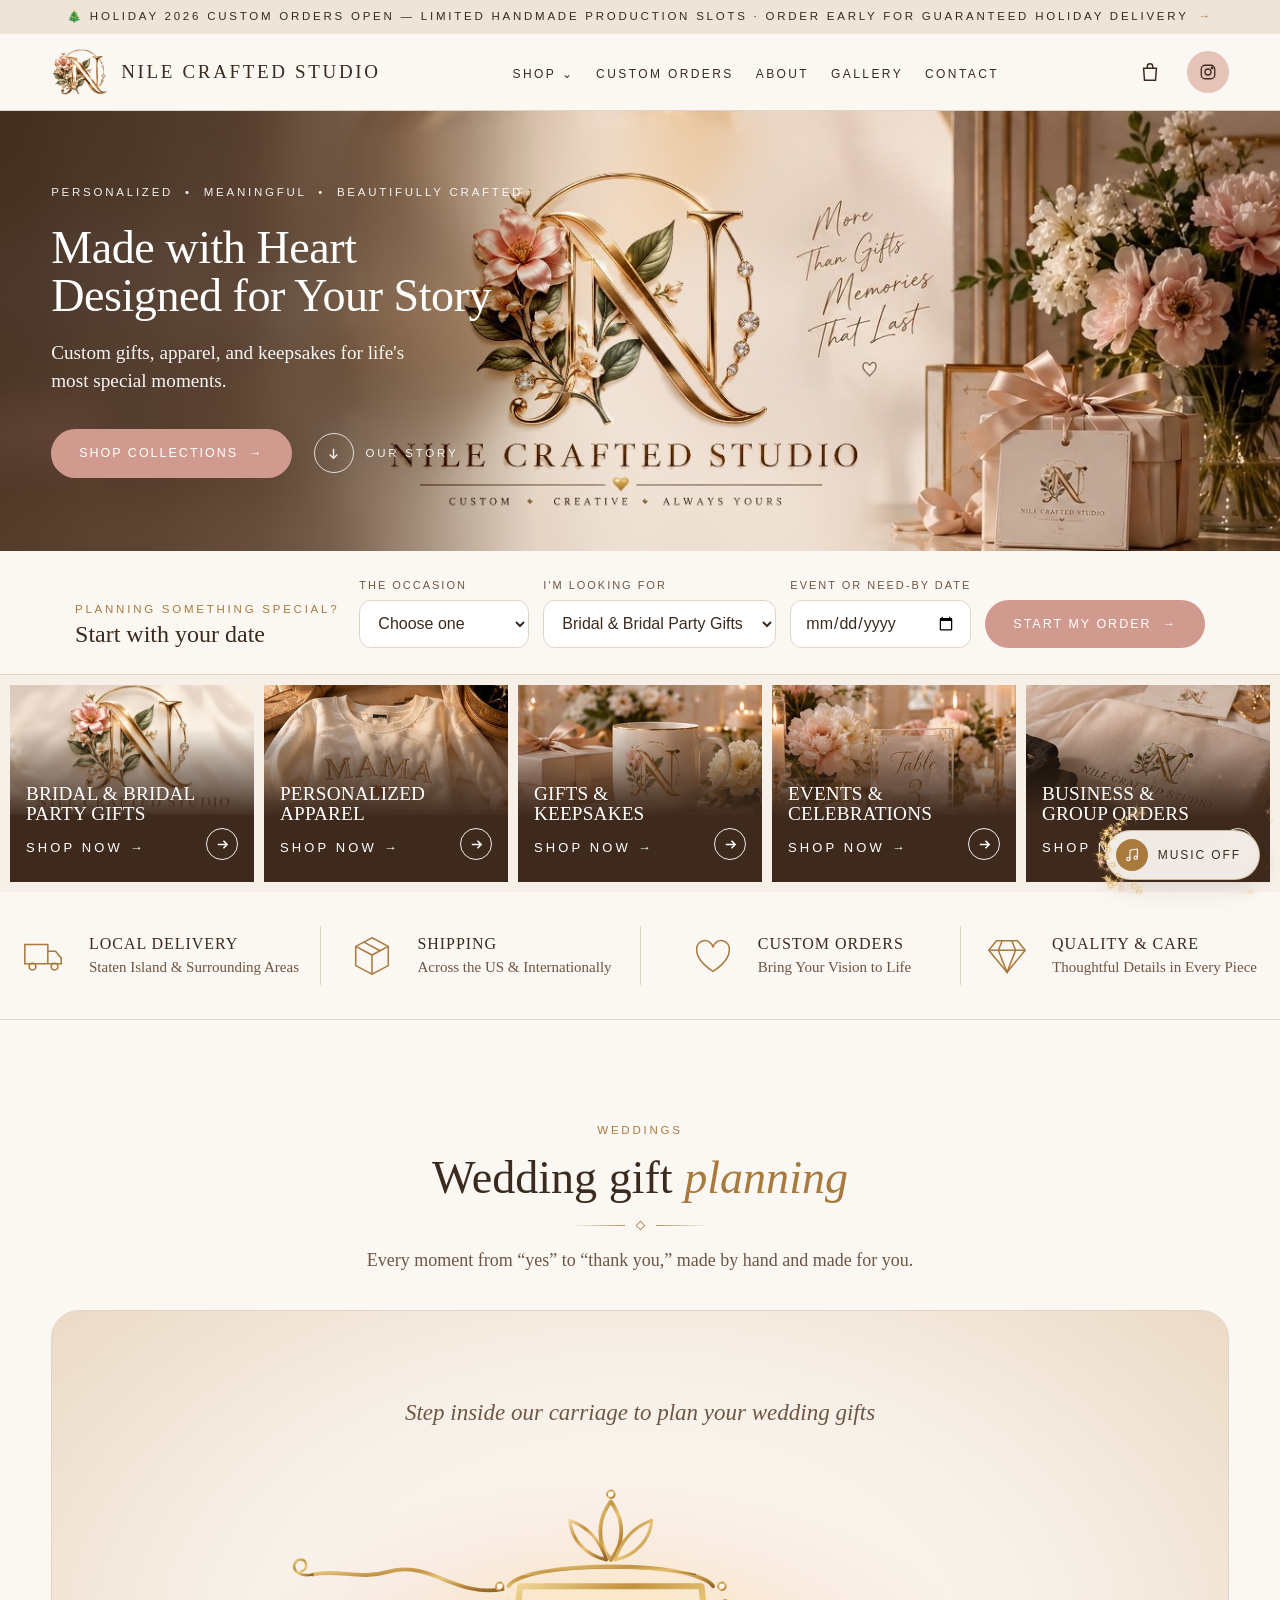
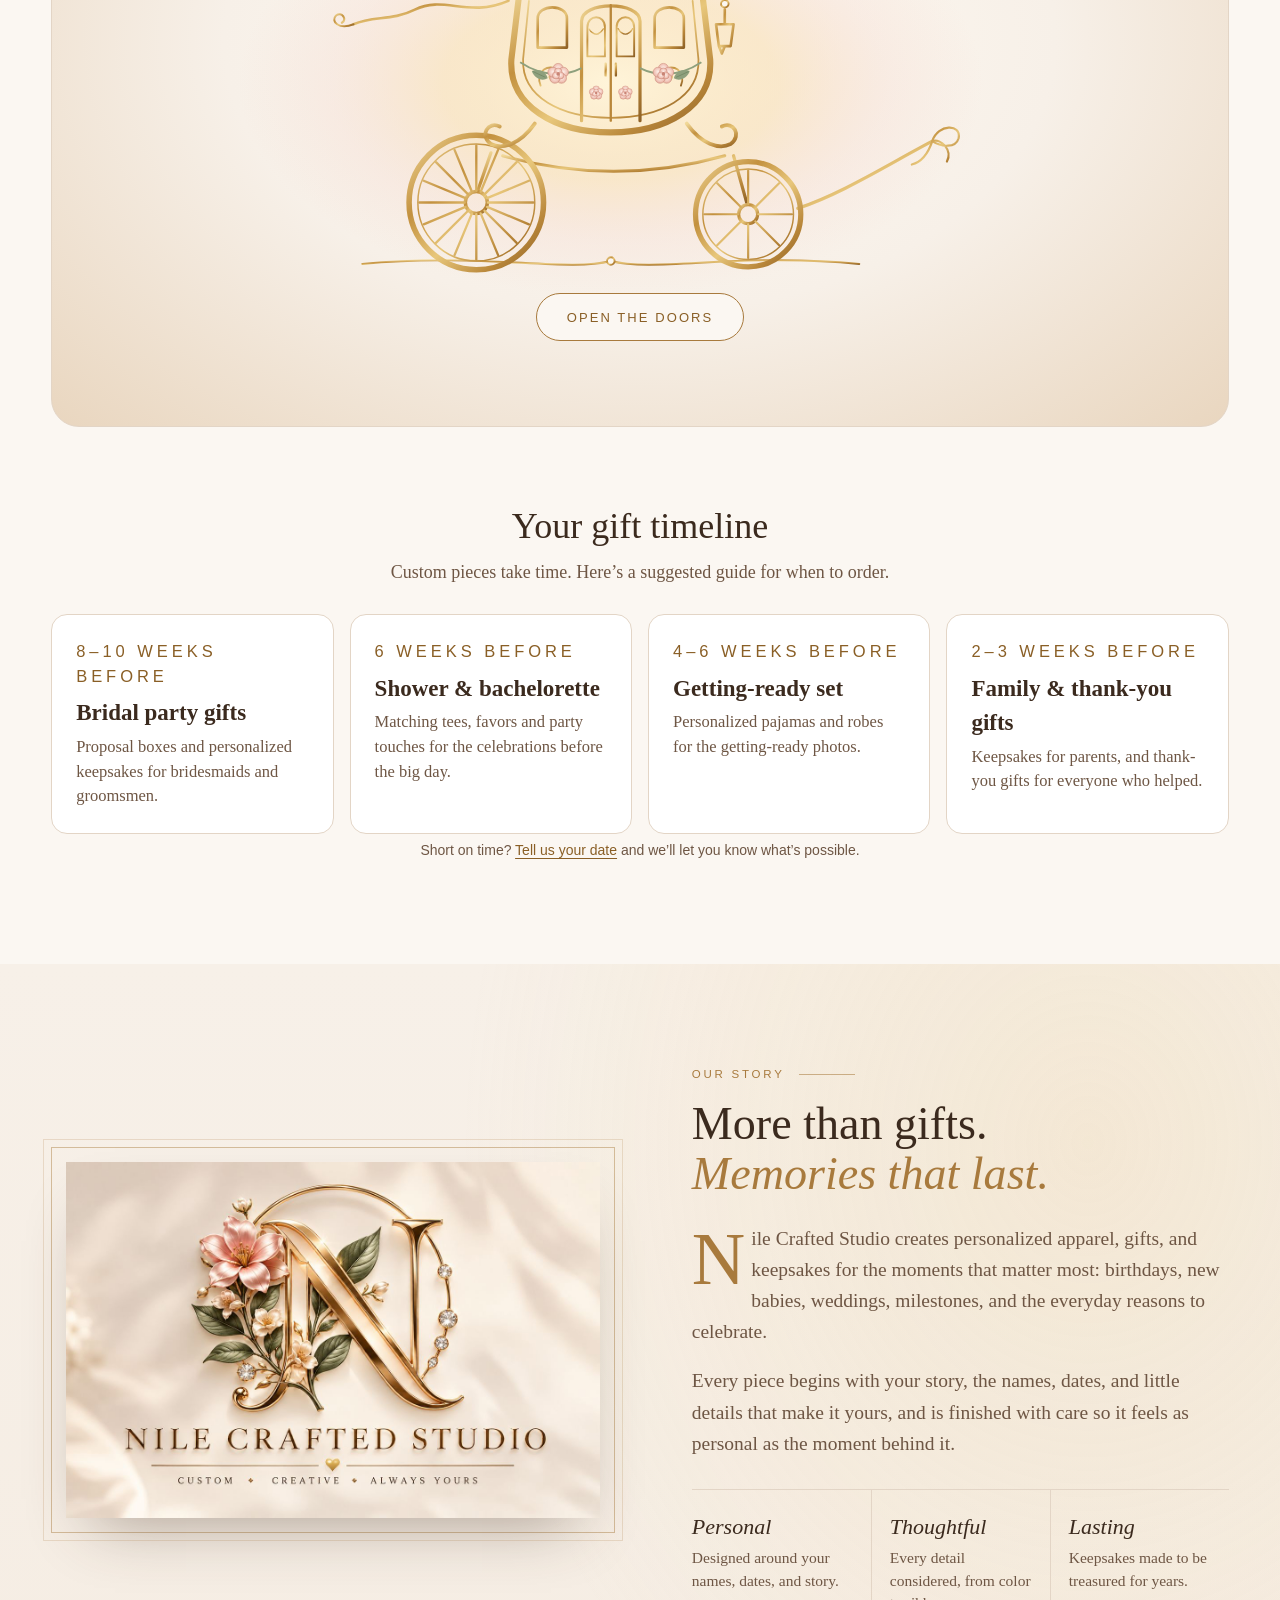
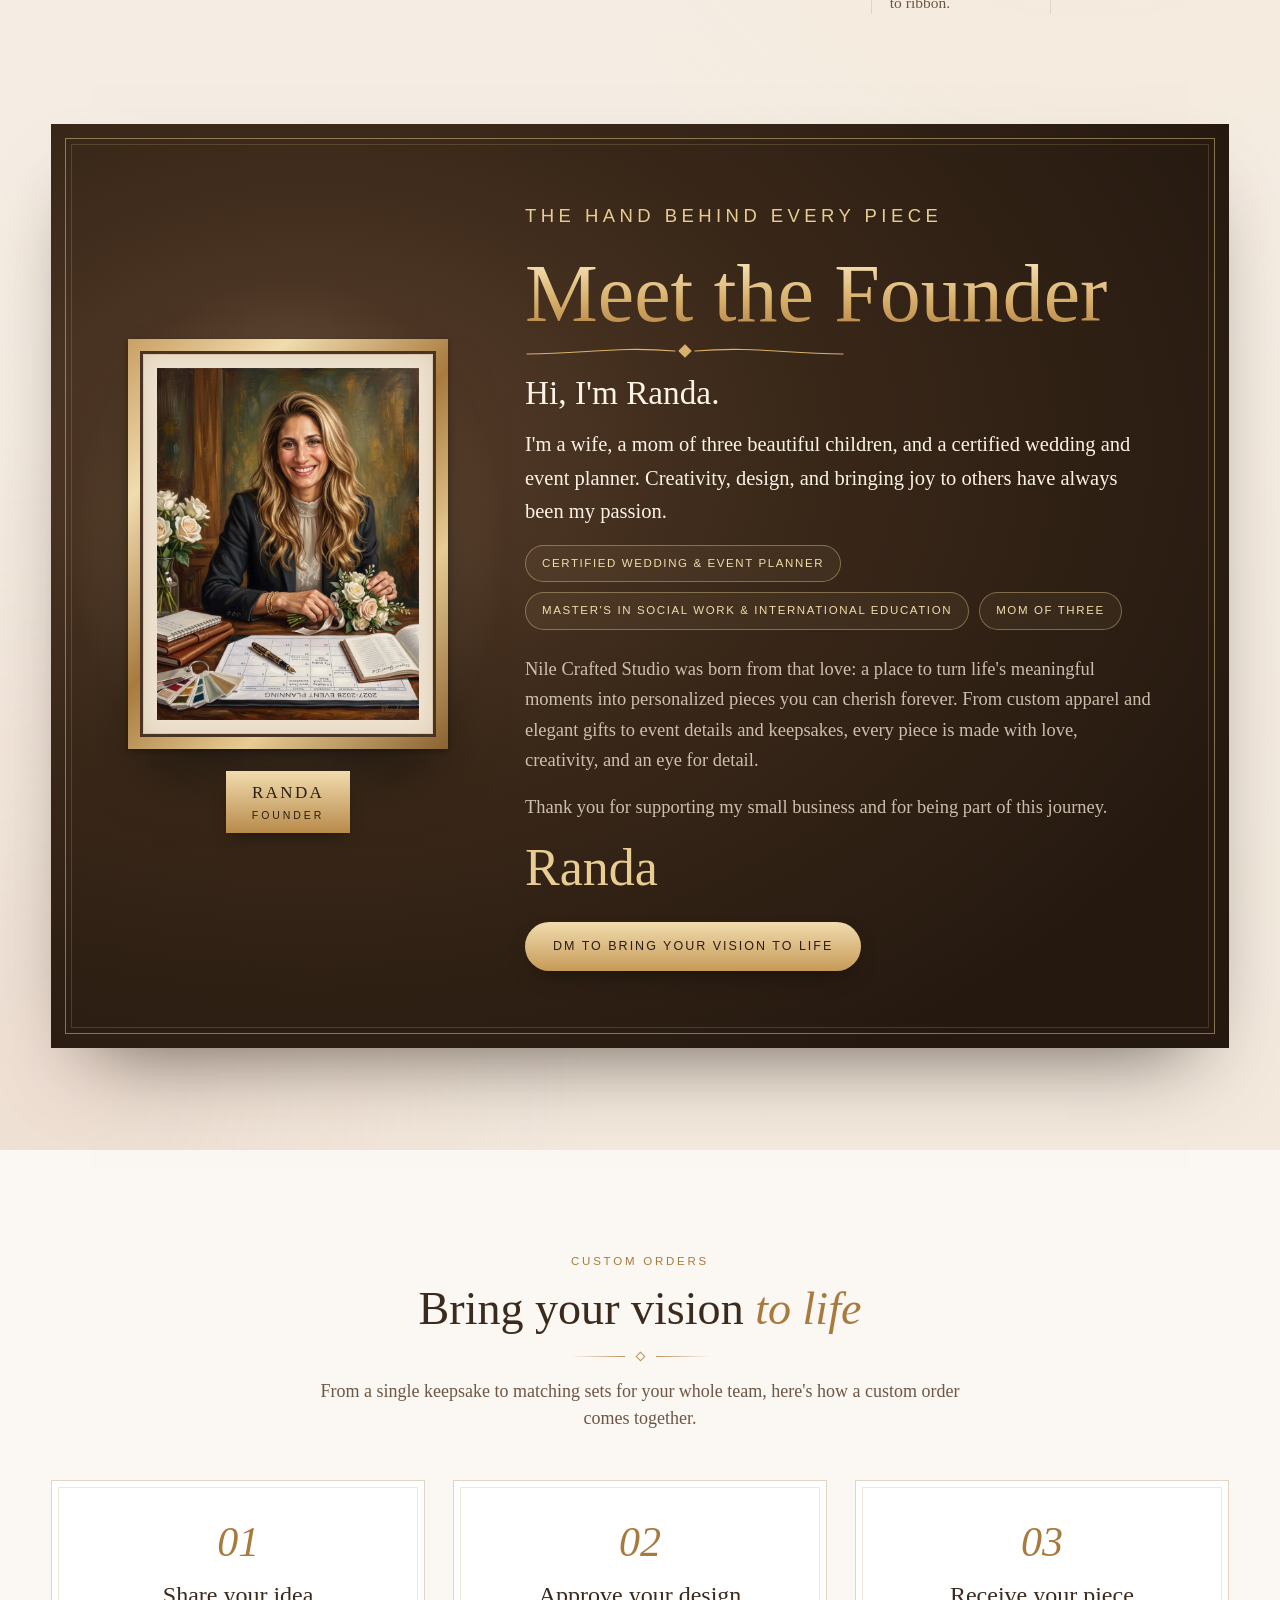
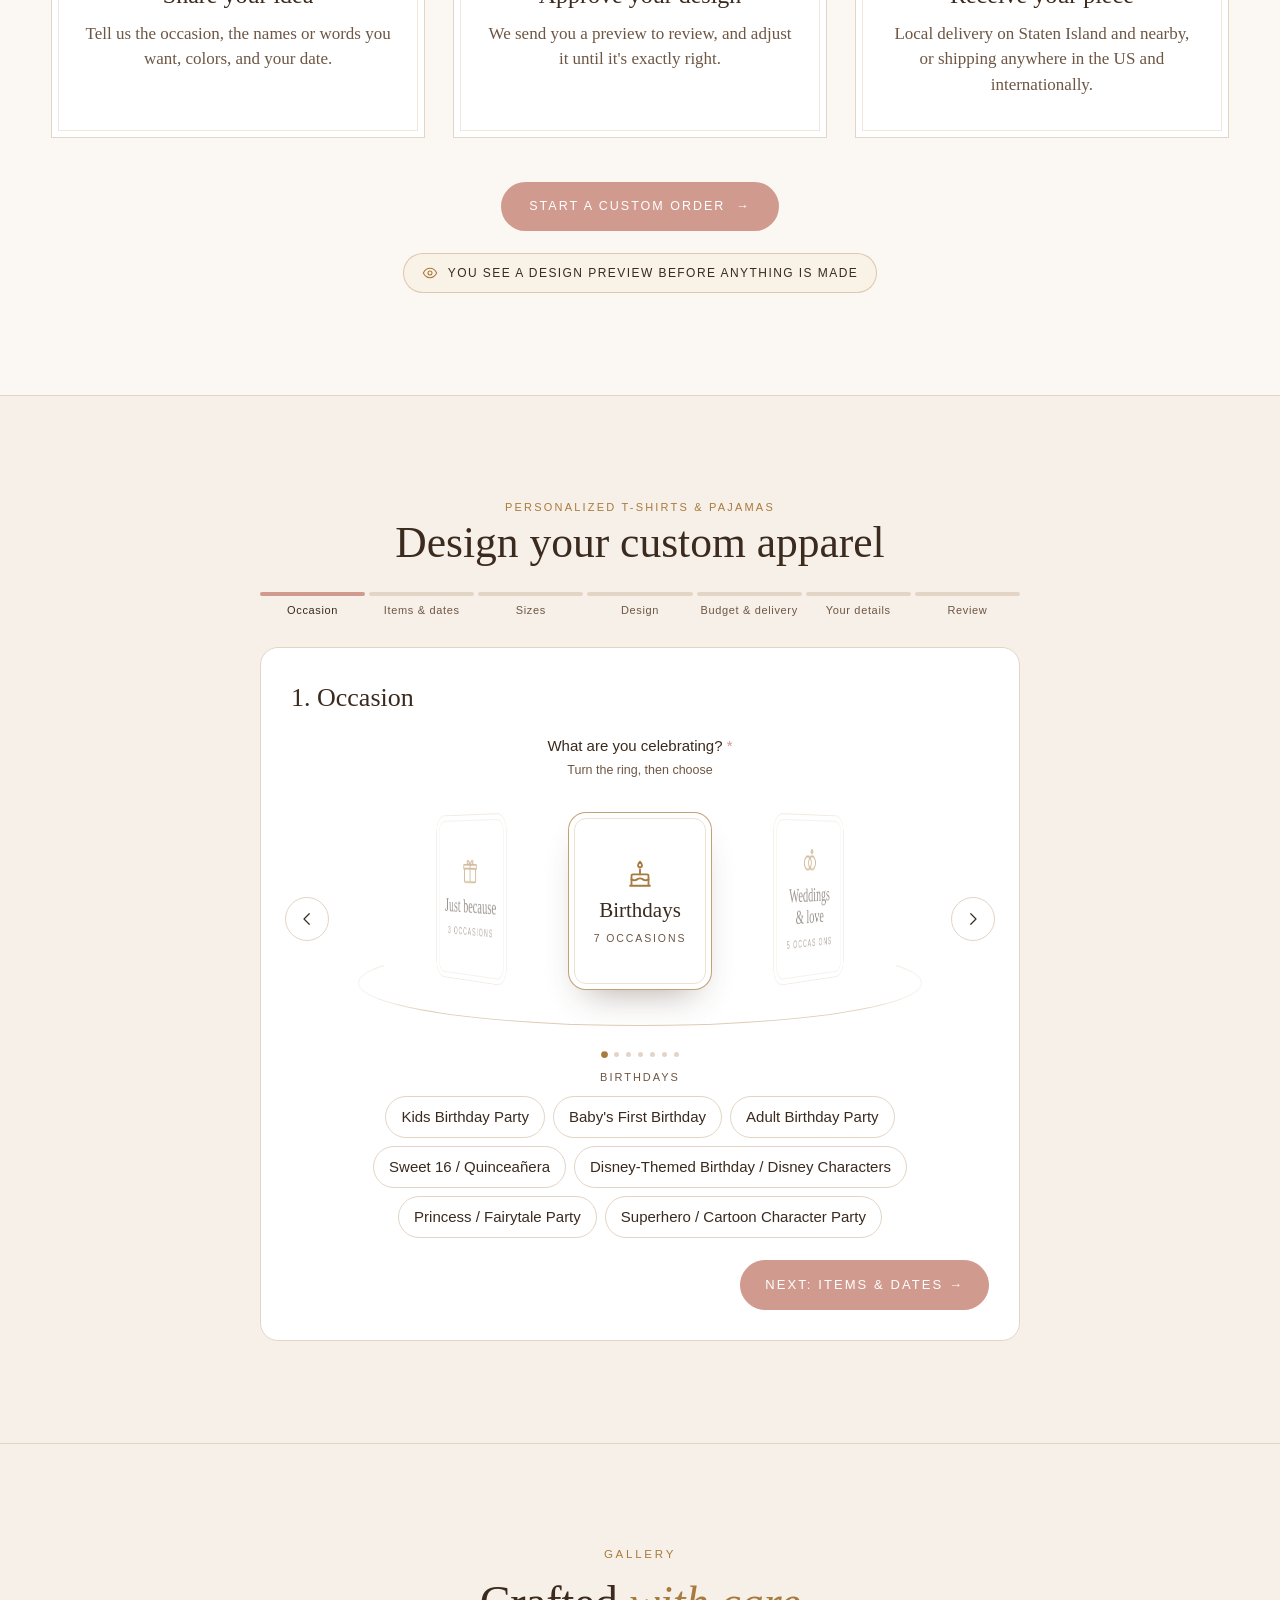
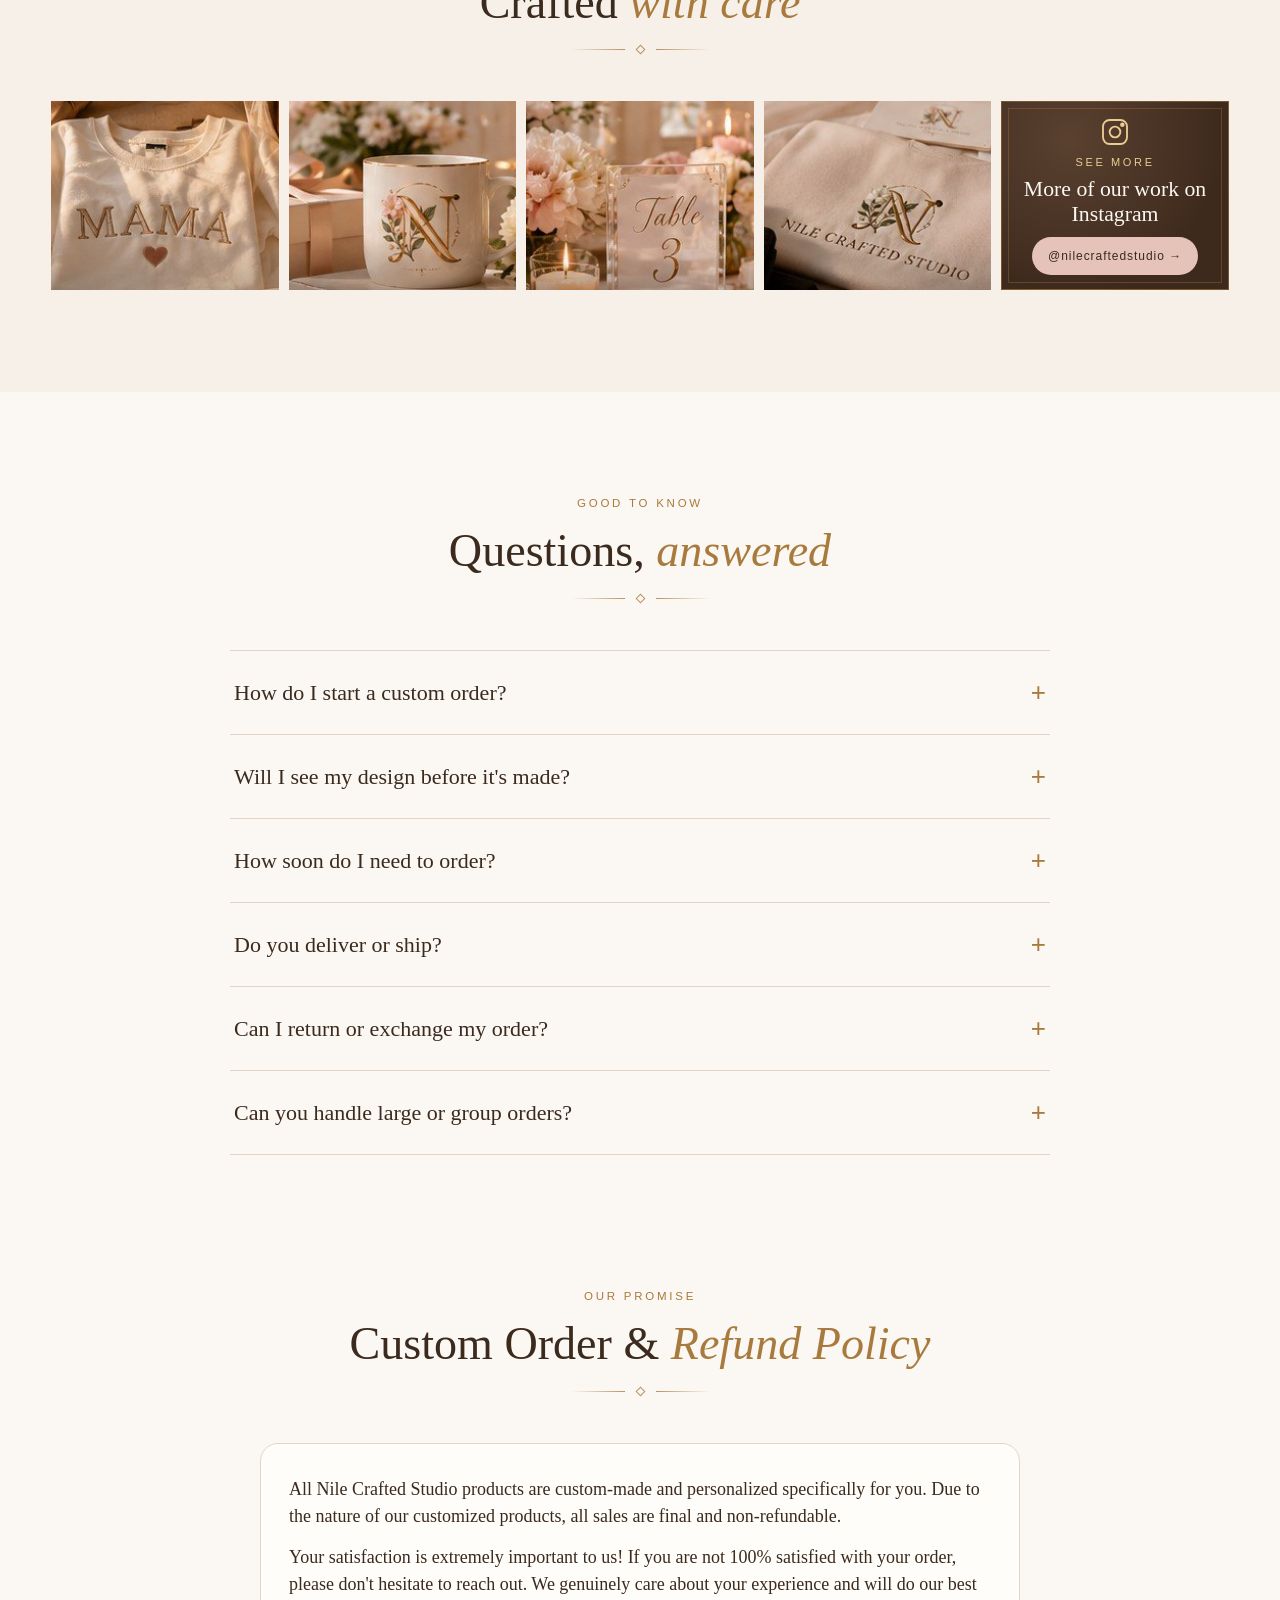
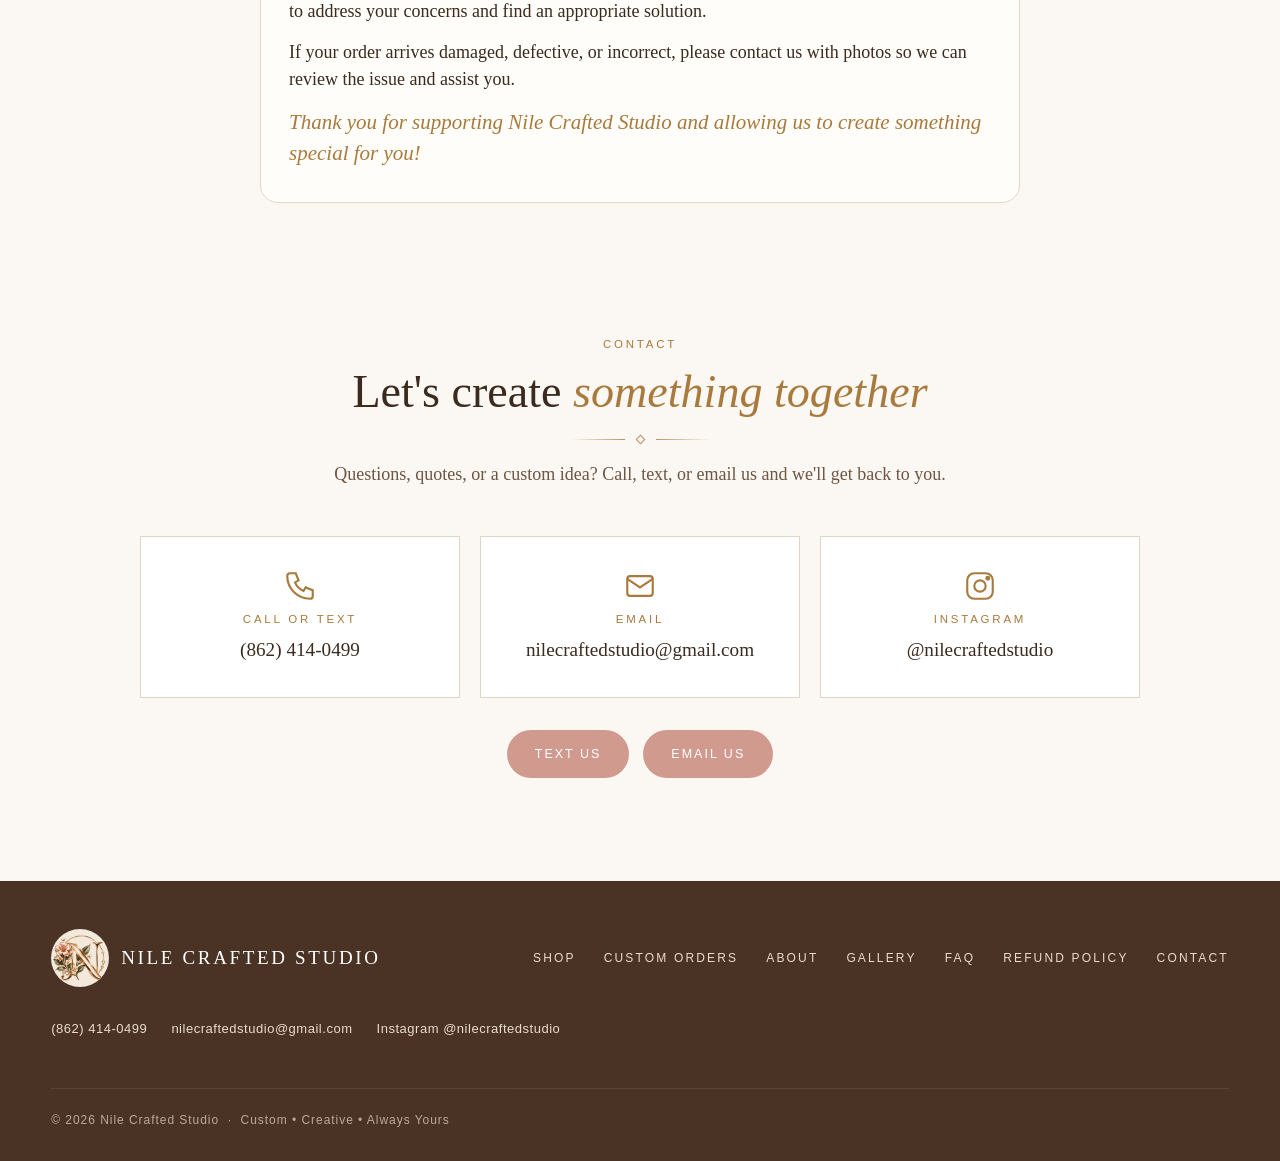
==== index.html @ 2d085817 "Load the updated carriage styles (cache refresh)" ====
<!doctype html>
<html lang="en">
<head>
  <meta charset="utf-8">
  <meta name="viewport" content="width=device-width, initial-scale=1">
  <!-- Security: only this site, Google Fonts and nothing else may load here. If you add Google Analytics later, add https://www.googletagmanager.com to script-src and https://*.google-analytics.com https://*.googletagmanager.com to connect-src and img-src. -->
  <meta http-equiv="Content-Security-Policy" content="default-src 'self'; script-src 'self'; style-src 'self' 'unsafe-inline' https://fonts.googleapis.com; font-src 'self' https://fonts.gstatic.com; img-src 'self' data:; media-src 'self'; connect-src 'self'; object-src 'none'; base-uri 'self'; form-action 'self' mailto:; upgrade-insecure-requests">
  <meta name="referrer" content="strict-origin-when-cross-origin">
  <title>Nile Crafted Studio | Custom Gifts, Apparel &amp; Keepsakes</title>
  <meta name="description" content="Nile Crafted Studio: personalized apparel, gifts, keepsakes, event pieces and business orders. Made with heart, designed for your story. Bridal and bridal party gifts too. Local delivery on Staten Island, shipping across the US and internationally.">
  <meta property="og:title" content="Nile Crafted Studio">
  <meta property="og:description" content="Custom gifts, apparel, bridal party gifts and keepsakes for life's most special moments. Shipping across the US and internationally.">
  <meta property="og:image" content="https://www.nilecraftedstudio.com/logo.jpg">
  <meta property="og:image:width" content="1200">
  <meta property="og:image:height" content="800">
  <meta property="og:image:alt" content="Nile Crafted Studio gold N monogram with pink flowers">
  <meta property="og:url" content="https://www.nilecraftedstudio.com/">
  <meta property="og:type" content="website">
  <meta property="og:site_name" content="Nile Crafted Studio">
  <meta name="twitter:card" content="summary_large_image">
  <link rel="canonical" href="https://www.nilecraftedstudio.com/">
  <script type="application/ld+json">{"@context":"https://schema.org","@type":"LocalBusiness","name":"Nile Crafted Studio","url":"https://www.nilecraftedstudio.com/","logo":"https://www.nilecraftedstudio.com/logo.jpg","image":"https://www.nilecraftedstudio.com/logo.jpg","telephone":"+1-862-414-0499","email":"nilecraftedstudio@gmail.com","founder":{"@type":"Person","name":"Randa"},"areaServed":["Staten Island, NY","United States","Worldwide"],"sameAs":["https://www.instagram.com/nilecraftedstudio/"]}</script>
  <meta name="theme-color" content="#f7f0e8">
  <link rel="icon" type="image/png" href="/favicon.png">
  <link rel="apple-touch-icon" href="/apple-touch-icon.png">
  <link rel="preload" as="image" href="hero.jpg" fetchpriority="high">
  <link rel="preconnect" href="https://fonts.googleapis.com">
  <link rel="preconnect" href="https://fonts.gstatic.com" crossorigin>
  <link href="https://fonts.googleapis.com/css2?family=Cinzel:wght@600;700&family=Cormorant+Garamond:ital,wght@0,400;0,500;0,600;1,400;1,500&family=Jost:wght@300;400;500&family=Pinyon+Script&display=swap" rel="stylesheet">
  <link rel="stylesheet" href="nile-carriage.css?v=20261102">
  <style>
    :root {
      --cream: #f7f0e8;
      --cream-2: #efe4d8;
      --ivory: #fbf7f2;
      --ink: #3b2a1e;
      --ink-soft: #6e5644;
      --brown: #4a3324;
      --rose: #d19a8e;
      --rose-dark: #b97e72;
      --gold: #a87a3d;
      --line: #e3d5c6;
      --serif: "Cormorant Garamond", Georgia, serif;
      --sans: "Jost", "Helvetica Neue", Arial, sans-serif;
    }
    * { box-sizing: border-box; margin: 0; padding: 0; }
    .sr-only { position: absolute !important; width: 1px; height: 1px; overflow: hidden; clip: rect(0 0 0 0); white-space: nowrap; }
    .skip { position: absolute; left: 12px; top: -60px; z-index: 100; background: var(--ink); color: #fff; padding: 10px 16px; border-radius: 6px; font-family: var(--sans); font-size: 14px; }
    .skip:focus { top: 12px; }
    main:focus { outline: none; }
    :focus-visible { outline: 2px solid var(--gold); outline-offset: 3px; }
    html { scroll-behavior: smooth; }
    body { background: var(--ivory); color: var(--ink); font-family: var(--serif); font-size: 18px; line-height: 1.5; -webkit-font-smoothing: antialiased; }
    img { display: block; max-width: 100%; height: auto; }
    a { color: inherit; text-decoration: none; }
    .eyebrow { font-family: var(--sans); font-size: 11.5px; letter-spacing: .24em; text-transform: uppercase; }
    .wrap { max-width: 1440px; margin: 0 auto; padding: 0 clamp(16px, 4vw, 56px); }

    /* Announcement bar */
    .announce { background: var(--cream-2); color: var(--ink); height: 34px; display: flex; align-items: center; justify-content: center; gap: 24px; }
    .announce button { background: none; border: 0; color: var(--ink-soft); cursor: pointer; font-size: 18px; line-height: 1; padding: 4px 10px; }
    .announce p { min-width: 0; text-align: center; transition: opacity .35s; }
    a.announce { text-decoration: none; cursor: pointer; transition: background-color .2s, box-shadow .2s; }
    a.announce:hover, a.announce:focus-visible { box-shadow: inset 0 -1px 0 var(--gold); }
    a.announce:focus-visible { outline: 2px solid var(--gold); outline-offset: -3px; }
    .announce .ann-text { text-underline-offset: 4px; text-decoration-thickness: 1px; }
    a.announce:hover .ann-text, a.announce:focus-visible .ann-text { text-decoration: underline; text-decoration-color: var(--gold); }
    .announce .ann-go { display: inline-block; margin-left: 10px; color: var(--gold); font-weight: 600; transition: transform .2s; }
    a.announce:hover .ann-go, a.announce:focus-visible .ann-go { transform: translateX(4px); }
    .announce .ann-short { display: none; }
    a.announce p { white-space: nowrap; overflow: hidden; text-overflow: ellipsis; padding: 0 12px; }
    @media (max-width: 1080px) { .announce .ann-full { display: none; } .announce .ann-short { display: inline; } }
    #date-widget { scroll-margin-top: 16px; }
    @media (prefers-reduced-motion: reduce) { .announce .ann-go { transition: none; } }

    /* Header */
    header { position: sticky; top: 0; z-index: 50; background: rgba(251, 247, 242, .96); backdrop-filter: blur(8px); border-bottom: 1px solid var(--line); }
    .nav { display: flex; align-items: center; justify-content: space-between; height: 76px; gap: 24px; }
    .brand { display: flex; align-items: center; gap: 12px; flex-shrink: 0; }
    .brand img { width: 58px; height: 58px; }
    .brand span { font-family: var(--serif); font-size: 19px; font-weight: 500; letter-spacing: .14em; text-transform: uppercase; }
    .menu { display: flex; gap: clamp(20px, 3vw, 48px); list-style: none; }
    .menu a { white-space: nowrap; font-family: var(--sans); font-size: 12px; letter-spacing: .2em; text-transform: uppercase; padding: 8px 0; border-bottom: 1px solid transparent; transition: border-color .2s; }
    .menu a:hover { border-color: var(--gold); }
    .menu .has-sub { position: relative; }
    .menu .sub { position: absolute; top: 100%; left: -18px; background: var(--ivory); border: 1px solid var(--line); padding: 10px 0; min-width: 230px; list-style: none; opacity: 0; visibility: hidden; transform: translateY(6px); transition: .2s; box-shadow: 0 12px 30px rgba(74, 51, 36, .08); }
    .menu .has-sub:hover .sub, .menu .has-sub:focus-within .sub { opacity: 1; visibility: visible; transform: none; }
    .menu .sub a { display: block; padding: 9px 18px; border: 0; font-size: 11px; }
    .menu .sub a:hover { background: var(--cream); }
    .actions { display: flex; align-items: center; gap: 18px; }
    .icon-btn { width: 38px; height: 38px; display: grid; place-items: center; position: relative; color: var(--ink); }
    .icon-btn svg { width: 22px; height: 22px; }
    .btn { white-space: nowrap; display: inline-flex; align-items: center; gap: 10px; font-family: var(--sans); font-size: 12.5px; letter-spacing: .16em; text-transform: uppercase; padding: 15px 28px; border-radius: 999px; background: var(--rose); color: #fff; transition: background .2s, transform .2s; border: 0; cursor: pointer; }
    .btn:hover { background: var(--rose-dark); transform: translateY(-1px); }
    .btn-ig { text-transform: none; letter-spacing: .02em; font-size: 14px; padding: 13px 24px; background: #e6c3b8; color: var(--ink); }
    .btn-ig:hover { background: #ddb3a6; }
    .burger { display: none; background: none; border: 0; cursor: pointer; }

    /* Hero */
    .hero { position: relative; width: 100%; aspect-ratio: 1536 / 463; min-height: 440px; background: #6a5240 url("hero.jpg") right center / cover no-repeat; display: flex; align-items: center; overflow: hidden; }
    .hero::before { content: ""; position: absolute; inset: 0; background: linear-gradient(90deg, rgba(60, 40, 28, .72) 0%, rgba(60, 40, 28, .5) 26%, rgba(60, 40, 28, 0) 42%); }
    .hero .wrap { position: relative; width: 100%; }
    .hero-copy { max-width: 600px; color: #fff; }
    .hero h1 br { display: block; }
    .hero-copy .eyebrow { opacity: .92; }
    .hero h1 { font-family: var(--serif); font-weight: 500; font-size: clamp(38px, 3.6vw, 56px); line-height: 1.06; margin: 22px 0 18px; letter-spacing: -.01em; }
    .hero p.lead { font-size: clamp(18px, 1.5vw, 21px); line-height: 1.45; max-width: 380px; opacity: .95; }
    .hero-ctas { display: flex; align-items: center; gap: 22px; margin-top: 34px; flex-wrap: wrap; }
    .play { display: inline-flex; align-items: center; gap: 12px; color: #fff; }
    .play i { width: 40px; height: 40px; border: 1.5px solid rgba(255, 255, 255, .85); border-radius: 50%; display: grid; place-items: center; }
    .play i svg { width: 13px; height: 13px; }

    /* Category tiles */
    .cats { position: relative; display: grid; grid-template-columns: repeat(5, 1fr); gap: 10px; padding: 10px; background: var(--cream); }
    .cat { position: relative; display: block; background: #3e2a1d; overflow: hidden; aspect-ratio: 370 / 300; color: #fff; }
    .cat img { position: absolute; top: 0; left: 0; width: 100%; height: 66%; object-fit: cover; object-position: center top; transition: transform .6s ease; }
    .cat::after { content: ""; position: absolute; inset: 0; background: linear-gradient(180deg, rgba(62, 42, 29, 0) 22%, rgba(62, 42, 29, .55) 46%, rgba(62, 42, 29, .96) 66%, #3e2a1d 100%); }
    .cat:hover img { transform: scale(1.04); }
    .cat-bridal img { object-position: center 30%; }
    .cat-body { position: absolute; left: 24px; right: 24px; bottom: 22px; z-index: 1; display: flex; align-items: flex-end; justify-content: space-between; gap: 12px; }
    .cat h3 { font-family: var(--serif); font-weight: 400; font-size: clamp(22px, 1.9vw, 27px); line-height: 1.05; text-transform: uppercase; letter-spacing: .01em; }
    .cat .eyebrow { display: inline-block; margin-top: 14px; font-size: 13px; }
    .cat .arrow { width: 38px; height: 38px; flex-shrink: 0; border: 1.5px solid rgba(255, 255, 255, .9); border-radius: 50%; display: grid; place-items: center; transition: background .2s; }
    .cat:hover .arrow { background: rgba(255, 255, 255, .15); }
    @media (min-width: 1121px) { .cat-body { left: 16px; right: 16px; gap: 8px; } .cat h3 { font-size: clamp(18px, 1.5vw, 24px); } .cat .arrow { width: 32px; height: 32px; } }
    .arrow svg { width: 15px; height: 15px; }

    /* Features strip */
    .features { background: var(--ivory); border-bottom: 1px solid var(--line); }
    .features ul { list-style: none; display: grid; grid-template-columns: repeat(4, 1fr); padding: 34px 0; }
    .features li { display: flex; align-items: center; justify-content: center; gap: 22px; padding: 6px 18px; }
    .features li + li { border-left: 1px solid var(--line); }
    .features svg { width: 46px; height: 46px; color: var(--gold); flex-shrink: 0; }
    .features h4 { font-family: var(--serif); font-weight: 500; font-size: 16px; letter-spacing: .06em; text-transform: uppercase; }
    .features p { color: var(--ink-soft); font-size: 15px; }

    /* Sections */
    section.block { padding: clamp(64px, 8vw, 110px) 0; }
    .section-head { text-align: center; max-width: 640px; margin: 0 auto 48px; }
    .section-head .eyebrow { color: var(--gold); }
    .section-head h2 { font-weight: 500; font-size: clamp(34px, 3.6vw, 48px); line-height: 1.1; margin: 14px 0 0; }
    .section-head .ornament + p { margin-top: 18px; }
    .section-head p { color: var(--ink-soft); }
    h1 em, h2 em { font-style: italic; font-weight: 400; color: var(--gold); }
    .ornament { display: flex; align-items: center; justify-content: center; gap: 12px; color: var(--gold); margin: 18px auto 0; opacity: .8; }
    .ornament::before, .ornament::after { content: ""; width: 54px; height: 1px; background: linear-gradient(90deg, transparent, currentColor); }
    .ornament::after { transform: scaleX(-1); }
    .ornament i { width: 7px; height: 7px; border: 1px solid currentColor; transform: rotate(45deg); }
    .divider { display: flex; align-items: center; justify-content: center; gap: 12px; color: var(--gold); margin: 6px 0 0; }
    .divider::before, .divider::after { content: ""; width: 60px; height: 1px; background: currentColor; opacity: .5; }

    /* Our Story */
    .about { position: relative; background:
        radial-gradient(70% 60% at 85% 10%, rgba(232, 204, 146, .22), transparent 70%),
        radial-gradient(60% 50% at 5% 95%, rgba(209, 154, 142, .14), transparent 70%),
        linear-gradient(180deg, var(--cream) 0%, #f3e9dd 100%); }
    .about-grid { display: grid; grid-template-columns: 1.05fr 1fr; gap: clamp(36px, 6vw, 96px); align-items: center; }
    .story-art { position: relative; margin: 0; padding: 14px; border: 1px solid rgba(168, 122, 61, .45); }
    .story-art::before { content: ""; position: absolute; inset: -9px; border: 1px solid rgba(168, 122, 61, .2); pointer-events: none; }
    .story-art img { width: 100%; box-shadow: 0 30px 60px -28px rgba(74, 51, 36, .45); }
    .about-grid h2 { font-weight: 500; font-size: clamp(36px, 3.6vw, 52px); line-height: 1.08; margin: 16px 0 24px; }
    .about-grid .eyebrow { color: var(--gold); display: flex; align-items: center; gap: 14px; }
    .about-grid .eyebrow::after { content: ""; width: 56px; height: 1px; background: var(--gold); opacity: .55; }
    .about-grid p.story { color: var(--ink-soft); margin-bottom: 18px; font-size: 19.5px; line-height: 1.6; }
    .about-grid p.dropcap::first-letter { float: left; font-size: 74px; line-height: .82; padding: 6px 6px 0 0; color: var(--gold); font-weight: 500; }
    .pillars { list-style: none; display: grid; grid-template-columns: repeat(3, 1fr); margin-top: 30px; border-top: 1px solid var(--line); }
    .pillars li { padding: 20px 16px 0 0; }
    .pillars li + li { padding-left: 18px; border-left: 1px solid var(--line); }
    .pillars b { display: block; font-family: var(--serif); font-style: italic; font-weight: 500; font-size: 22px; color: var(--ink); margin-bottom: 4px; }
    .pillars span { display: block; font-size: 15.5px; line-height: 1.45; color: var(--ink-soft); }

    /* Meet the Founder: gallery-wall panel */
    .founder { position: relative; isolation: isolate; overflow: hidden; max-width: 1180px; margin: clamp(64px, 9vw, 110px) auto 0; padding: clamp(44px, 6vw, 84px) clamp(26px, 6vw, 80px); color: #f3e6d3;
      background: radial-gradient(90% 80% at 22% 35%, #5a3f2c 0%, #3a2819 45%, #24180f 100%);
      display: flex; flex-wrap: wrap; align-items: center; gap: clamp(44px, 6vw, 84px); box-shadow: 0 40px 80px -40px rgba(36, 24, 15, .7); }
    .founder::before, .founder::after { content: ""; position: absolute; pointer-events: none; z-index: -1; }
    .founder::before { inset: 14px; border: 1px solid rgba(232, 204, 146, .5); }
    .founder::after { inset: 20px; border: 1px solid rgba(232, 204, 146, .18); }
    .founder-portrait { position: relative; flex: 1 1 320px; max-width: 420px; margin: 0 auto; display: flex; flex-direction: column; align-items: center; gap: 22px; }
    .founder-portrait::before { content: ""; position: absolute; z-index: -1; inset: -12% -18% 4%; background: radial-gradient(closest-side, rgba(246, 222, 170, .26), transparent); }
    .founder-frame { width: 100%; padding: 12px; background: linear-gradient(135deg, #c9a063 0%, #f1dcae 22%, #a87a3d 48%, #e8cc92 72%, #8a6230 100%); box-shadow: 0 34px 60px -24px rgba(0, 0, 0, .7), 0 2px 6px rgba(0, 0, 0, .3); }
    .founder-frame > div { padding: 3px; background: #4a3324; }
    .founder-frame > div > div { padding: 14px; background: #efe4d3; box-shadow: inset 0 0 0 1px #d8c4a6, inset 0 0 22px rgba(168, 122, 61, .22); }
    .founder-frame img { display: block; width: 100%; aspect-ratio: 764 / 1024; object-fit: cover; }
    .founder-plaque { display: flex; flex-direction: column; align-items: center; gap: 3px; padding: 9px 26px; background: linear-gradient(180deg, #f1dcae, #b88a4a); color: #2a1d14; box-shadow: 0 8px 18px -8px rgba(0, 0, 0, .6); }
    .founder-plaque b { font-family: var(--serif); font-weight: 500; font-size: 17px; letter-spacing: .14em; text-transform: uppercase; }
    .founder-plaque span { font-family: var(--sans); font-size: 10.5px; letter-spacing: .28em; text-transform: uppercase; }
    .founder-body { flex: 999 1 420px; min-width: 0; }
    .founder .eyebrow { color: #e8cc92; }
    .founder-title { margin: 6px 0 4px; }
    .founder-title h2 { font-family: 'Pinyon Script', cursive; font-weight: 400; font-size: clamp(52px, 6.4vw, 86px); line-height: 1.12; margin: 0; padding-right: .2em; color: #e8cc92;
      background: linear-gradient(180deg, #f8e7bf 10%, #d9b06c 55%, #b58546 90%); -webkit-background-clip: text; background-clip: text; -webkit-text-fill-color: transparent; }
    .flourish { display: block; width: min(320px, 80%); height: 18px; margin: 2px 0 6px; color: #d9b06c; }
    .flourish path { stroke-dasharray: 400; stroke-dashoffset: 0; }
    .founder h3 { font-weight: 500; font-size: clamp(27px, 2.6vw, 35px); line-height: 1.15; margin: 14px 0 16px; color: #fbf3e6; }
    .founder p { color: rgba(243, 230, 211, .8); font-size: 18.5px; line-height: 1.65; margin-bottom: 16px; }
    .founder .founder-lead { font-size: 20.5px; color: #fbf3e6; }
    .creds { list-style: none; display: flex; flex-wrap: wrap; gap: 10px; margin: 6px 0 24px; }
    .creds li { max-width: 100%; font-family: var(--sans); font-size: 11.5px; letter-spacing: .14em; text-transform: uppercase; color: #f1dcae; padding: 9px 16px; border: 1px solid rgba(232, 204, 146, .4); border-radius: 999px; background: rgba(232, 204, 146, .06); }
    .founder .sig { font-family: 'Pinyon Script', cursive; font-size: 52px; line-height: 1; color: #e8cc92; margin: 20px 0 28px; }
    .btn-gold { background: linear-gradient(180deg, #f1dcae, #c69a58); color: #2a1d14; box-shadow: 0 10px 24px -12px rgba(0, 0, 0, .6); }
    .btn-gold:hover { background: linear-gradient(180deg, #f6e5bf, #b88a4a); }
    @keyframes founderInk { from { clip-path: inset(0 100% 0 0); } to { clip-path: inset(0 -10% 0 0); } }
    @keyframes flourishDraw { from { stroke-dashoffset: 400; } to { stroke-dashoffset: 0; } }
    .founder.is-visible .founder-title h2 { animation: founderInk 2.4s cubic-bezier(.45,.1,.3,1) .2s both; }
    .founder.is-visible .flourish path { animation: flourishDraw 1.6s ease-out 1.6s both; }
    .founder.is-visible .sig { animation: founderInk 1.8s ease-out 2.2s both; }
    .founder.will-animate:not(.is-visible) .founder-title h2, .founder.will-animate:not(.is-visible) .sig { clip-path: inset(0 100% 0 0); }
    .founder.will-animate:not(.is-visible) .flourish path { stroke-dashoffset: 400; }
    @media (prefers-reduced-motion: reduce) { .founder.will-animate:not(.is-visible) .founder-title h2, .founder.will-animate:not(.is-visible) .sig { clip-path: none; } .founder.will-animate:not(.is-visible) .flourish path { stroke-dashoffset: 0; } .founder.is-visible .founder-title h2, .founder.is-visible .flourish path, .founder.is-visible .sig { animation: none; } }
    @media (max-width: 1120px) { .story-art { max-width: 640px; margin: 0 auto; } }
    @media (max-width: 600px) {
      .pillars { grid-template-columns: 1fr; }
      .pillars li, .pillars li + li { padding: 16px 0 0; border-left: 0; }
      .pillars li + li { border-top: 1px solid var(--line); margin-top: 16px; }
      .founder::before { inset: 8px; } .founder::after { inset: 12px; }
      .creds li { font-size: 10.5px; letter-spacing: .1em; }
    }

    .steps { display: grid; grid-template-columns: repeat(3, 1fr); gap: 28px; counter-reset: s; }
    .step { background: #fff; border: 1px solid var(--line); outline: 1px solid rgba(168,122,61,.18); outline-offset: -8px; padding: 40px 32px; text-align: center; transition: transform .25s, box-shadow .25s; }
    .step:hover { transform: translateY(-3px); box-shadow: 0 18px 40px -22px rgba(74,51,36,.35); }
    .step::before { counter-increment: s; content: "0" counter(s); display: block; font-family: var(--serif); font-style: italic; font-size: 42px; line-height: 1; color: var(--gold); margin-bottom: 14px; }
    .step h3 { font-weight: 500; font-size: 24px; margin-bottom: 8px; }
    .step p { color: var(--ink-soft); font-size: 17px; }
    .center { text-align: center; margin-top: 44px; }

    .gallery { background: var(--cream); }
    .gallery-grid { display: grid; grid-template-columns: repeat(5, 1fr); gap: 10px; }
    .gallery-grid img { width: 100%; height: 100%; aspect-ratio: 3 / 2; object-fit: cover; }
    .gallery-more { aspect-ratio: 3 / 2; display: flex; flex-direction: column; align-items: center; justify-content: center; gap: 10px; padding: 20px; text-align: center; color: #fbf7f2; background: radial-gradient(circle at 30% 20%, #5a4130 0%, #3e2a1d 70%); border: 1px solid rgba(168, 122, 61, .55); outline: 1px solid rgba(168, 122, 61, .35); outline-offset: -8px; transition: transform .2s; }
    .gallery-more:hover { transform: translateY(-2px); }
    .gallery-more svg { width: 32px; height: 32px; color: #e8cc92; }
    @media (min-width: 1121px) { .gallery-more { gap: 6px; padding: 14px; } .gallery-more strong { font-size: clamp(18px, 1.4vw, 22px); } .gallery-more-btn { padding: 7px 14px; } }
    .gallery-more .eyebrow { color: #e8cc92; font-size: 11px; }
    .gallery-more strong { font-family: var(--serif); font-weight: 500; font-size: clamp(20px, 1.7vw, 25px); line-height: 1.15; }
    .gallery-more-btn { margin-top: 4px; font-family: var(--sans); font-size: 12px; letter-spacing: .08em; padding: 10px 16px; border-radius: 999px; background: #e6c3b8; color: var(--ink); }

    .contact { text-align: center; }
    .contact-cards { display: grid; grid-template-columns: repeat(3, minmax(0, 300px)); justify-content: center; gap: 20px; }
    .contact-card { display: flex; flex-direction: column; align-items: center; gap: 8px; background: #fff; border: 1px solid var(--line); padding: 32px 20px; transition: border-color .2s, transform .2s; }
    .contact-card:hover { border-color: var(--rose); transform: translateY(-2px); }
    .contact-card svg { width: 34px; height: 34px; color: var(--gold); }
    .contact-card .eyebrow { color: var(--gold); }
    .contact-card strong { font-weight: 500; font-size: 22px; overflow-wrap: anywhere; }
    .contact-ctas { display: flex; gap: 14px; justify-content: center; flex-wrap: wrap; margin-top: 32px; }
    .foot-contact { display: flex; gap: 24px; flex-wrap: wrap; font-family: var(--sans); font-size: 13px; letter-spacing: .04em; }
    .foot-contact a:hover { color: #fff; }
    @media (max-width: 960px) { .contact-cards { grid-template-columns: 1fr; } }

    footer { background: var(--brown); color: #eadccd; padding: 48px 0 32px; }
    .foot { display: flex; flex-wrap: wrap; gap: 24px; align-items: center; justify-content: space-between; }
    .foot .brand span { color: #fff; }
    .foot .brand img { background: #f3e8dc; border-radius: 50%; }
    .foot nav { display: flex; gap: 28px; flex-wrap: wrap; }
    .foot nav a { font-family: var(--sans); font-size: 12px; letter-spacing: .18em; text-transform: uppercase; display: inline-block; padding: 8px 0; }
    .foot-contact a { display: inline-block; padding: 8px 0; }
    @media (max-width: 720px) { footer { padding-bottom: 88px; } }
    .foot small { display: block; width: 100%; font-family: var(--sans); font-size: 12px; letter-spacing: .08em; opacity: .7; margin-top: 18px; padding-top: 22px; border-top: 1px solid rgba(255, 255, 255, .12); }

    /* Responsive */
    @media (max-width: 1380px) {
      .btn-ig span { display: none; }
      .btn-ig { padding: 12px; }
      .menu { gap: 22px; }
    }
    @media (max-width: 1120px) {
      .burger { display: grid; place-items: center; width: 40px; height: 40px; }
      .menu { position: absolute; top: 76px; left: 0; right: 0; flex-direction: column; gap: 0; background: var(--ivory); border-bottom: 1px solid var(--line); padding: 8px 20px 18px; display: none; }
      .menu.open { display: flex; }
      .menu a { display: block; padding: 14px 0; border-bottom: 1px solid var(--line); }
      .menu .sub { position: static; opacity: 1; visibility: visible; transform: none; box-shadow: none; border: 0; padding: 0 0 0 14px; background: none; }
      .cats { grid-template-columns: repeat(2, 1fr); }
      .cats .cat-bridal { grid-column: 1 / -1; aspect-ratio: 740 / 300; }
      .cats .cat-bridal img { height: 100%; object-position: center 40%; }
      .features ul { grid-template-columns: repeat(2, 1fr); row-gap: 28px; }
      .features li:nth-child(3) { border-left: 0; }
      .features li { justify-content: flex-start; }
      .about-grid, .steps { grid-template-columns: 1fr; }
      .gallery-grid { grid-template-columns: repeat(2, 1fr); }
      .gallery-more { grid-column: 1 / -1; aspect-ratio: auto; padding: 32px 20px; }
    }
    @media (max-width: 720px) {
      .hero { flex-direction: column; align-items: stretch; min-height: 0; aspect-ratio: auto; background: var(--brown); }
      .hero::before { display: none; }
      .hero .wrap { padding-top: 48px; padding-bottom: 40px; }
      .hero-img { display: block; width: 100%; aspect-ratio: 4 / 3; background: url("hero.jpg") 56% center / cover no-repeat; }
      .announce button { display: none; }
      .announce p { font-size: 10px; letter-spacing: .1em; white-space: nowrap; overflow: hidden; text-overflow: ellipsis; padding: 0 10px; }
      .announce .ann-full { display: none; }
      .announce .ann-short { display: inline; }
      .brand span { font-size: 15px; letter-spacing: .1em; }
      .brand img { width: 46px; height: 46px; }
      .actions { gap: 4px; }
      .actions .hide-sm { display: none; }
      .btn-ig { display: none; }
    }
    @media (min-width: 721px) { .hero-img { display: none; } }
    @media (max-width: 380px) {
      .nav { gap: 10px; }
      .brand { gap: 8px; }
      .brand img { width: 40px; height: 40px; }
      .brand span { font-size: 13px; letter-spacing: .08em; }
      .btn { white-space: normal; text-align: center; justify-content: center; }
    }
    @media (max-width: 520px) {
      .cats { grid-template-columns: 1fr; }
      .cats .cat-bridal { aspect-ratio: 370 / 300; }
      .cats .cat-bridal img { height: 66%; }
      .features ul { grid-template-columns: 1fr; }
      .features li { border-left: 0 !important; }
    }
    /* Reveal on scroll (only when JS is running; off for reduced motion) */
    .js-reveal .reveal { opacity: 0; transform: translateY(18px); transition: opacity .9s ease, transform .9s cubic-bezier(.2,.7,.2,1); }
    .js-reveal .reveal.in { opacity: 1; transform: none; }
    /* Quick start bar */
    .quick { background: var(--ivory); border-bottom: 1px solid var(--line); }
    .quick form { display: flex; align-items: flex-end; justify-content: center; gap: 14px; flex-wrap: wrap; padding-top: 26px; padding-bottom: 26px; }
    .quick .q-intro { margin-right: 6px; }
    .quick .q-intro b { display: block; font-weight: 500; font-size: 24px; line-height: 1.1; }
    .quick .q-intro .eyebrow { color: var(--gold); }
    .quick label { display: flex; flex-direction: column; gap: 6px; font-family: var(--sans); font-size: 11px; letter-spacing: .18em; text-transform: uppercase; color: var(--ink-soft); }
    .quick select, .quick input { min-width: 170px; min-height: 48px; padding: 10px 14px; border: 1px solid var(--line); border-radius: 12px; background: #fff; color: var(--ink); font: 400 16px var(--sans); letter-spacing: 0; text-transform: none; }
    .quick .btn { min-height: 48px; }
    .promise { display: inline-flex; align-items: center; gap: 10px; margin-top: 22px; padding: 10px 18px; border: 1px solid rgba(168,122,61,.35); border-radius: 999px; font-family: var(--sans); font-size: 12px; letter-spacing: .12em; text-transform: uppercase; color: var(--ink); background: rgba(232,204,146,.12); }
    .promise svg { width: 16px; height: 16px; color: var(--gold); }
    @media (max-width: 720px) { .quick .q-intro { width: 100%; text-align: center; margin: 0; } .quick label, .quick select, .quick input, .quick .btn { width: 100%; min-width: 0; } }

    /* FAQ */
    .faq { max-width: 820px; margin: 0 auto; border-top: 1px solid var(--line); }
    .faq details { border-bottom: 1px solid var(--line); }
    .faq summary { list-style: none; cursor: pointer; display: flex; justify-content: space-between; align-items: center; gap: 20px; padding: 22px 4px; font-size: 22px; font-weight: 500; }
    .faq summary::-webkit-details-marker { display: none; }
    .faq summary::after { content: "+"; font-family: var(--sans); font-weight: 300; font-size: 26px; color: var(--gold); transition: transform .25s; }
    .faq details[open] summary::after { transform: rotate(45deg); }
    .faq details p { padding: 0 4px 22px; color: var(--ink-soft); max-width: 680px; }
    .faq details p a { color: var(--ink); border-bottom: 1px solid var(--gold); }
    section.apparel { background: var(--cream); border-top: 1px solid var(--line); border-bottom: 1px solid var(--line); --blush: var(--rose); --paper: #fff; --tint: var(--ivory); }
    section.apparel .nca-head { text-align: center; }
    section.apparel .nca-title { font-size: clamp(32px, 3.4vw, 46px); }
    .policy-card { max-width: 760px; margin: 0 auto; padding: 32px 28px; background: #fffdf9; border: 1px solid var(--line); border-radius: 18px; display: grid; gap: 14px; }
    .policy-card p { margin: 0; color: var(--ink); }
    .policy-sign { font-family: var(--serif); font-style: italic; font-size: 21px; color: var(--gold) !important; }

    /* Phone action bar */
    .mbar { display: none; }
    @media (max-width: 720px) {
      .mbar { display: grid; grid-template-columns: 1fr 1fr 1.3fr; gap: 8px; position: fixed; left: 0; right: 0; bottom: 0; z-index: 55; padding: 10px 12px calc(10px + env(safe-area-inset-bottom)); background: rgba(251,247,242,.97); backdrop-filter: blur(8px); border-top: 1px solid var(--line); }
      .mbar a { display: grid; place-items: center; min-height: 46px; border-radius: 999px; font-family: var(--sans); font-size: 12px; letter-spacing: .14em; text-transform: uppercase; border: 1px solid var(--ink); color: var(--ink); }
      .mbar a.go { background: var(--rose); border-color: var(--rose); color: #fff; }
    }
    /* Music toggle */
    .music-btn { position: fixed; right: 20px; bottom: 20px; z-index: 60; display: inline-flex; align-items: center; gap: 10px; min-height: 48px; padding: 8px 18px 8px 10px; border-radius: 999px; border: 1px solid rgba(169, 120, 47, .45); background: rgba(251, 247, 242, .94); backdrop-filter: blur(8px); color: var(--ink); font-family: var(--sans); font-size: 12px; letter-spacing: .16em; text-transform: uppercase; cursor: pointer; box-shadow: 0 8px 24px rgba(74, 51, 36, .14); transition: background .2s, transform .2s; }
    .music-btn:hover { transform: translateY(-1px); background: #fff; }
    .music-btn:focus-visible { outline: 2px solid var(--gold); outline-offset: 3px; }
    .music-icon { width: 32px; height: 32px; border-radius: 50%; background: var(--gold); color: #fff; display: grid; place-items: center; }
    .music-icon svg { width: 16px; height: 16px; }
    .music-icon .bars { display: none; gap: 2px; align-items: flex-end; height: 14px; }
    .music-icon .bars i { width: 3px; background: #fff; border-radius: 2px; animation: eq 1.1s ease-in-out infinite; }
    .music-icon .bars i:nth-child(2) { animation-delay: .25s; }
    .music-icon .bars i:nth-child(3) { animation-delay: .5s; }
    .music-btn.on .ic-note { display: none; }
    .music-btn.on .bars { display: flex; }
    @keyframes eq { 0%, 100% { height: 4px; } 50% { height: 14px; } }
    @media (max-width: 720px) { .music-label { display: none; } .music-btn { padding: 8px; right: 14px; bottom: calc(80px + env(safe-area-inset-bottom)); } }
    @media (prefers-reduced-motion: reduce) { .music-icon .bars i { animation: none; height: 10px; } }
    /* Lotus Egg music button: the 3D egg floats on the page corner once it has loaded (the gold pill stays as the fallback) */
    .lotus-egg { display: none; }
    .music-btn.egg-ready { width: 128px; height: 166px; padding: 0; border: 0; border-radius: 0; background: transparent; box-shadow: none; backdrop-filter: none; -webkit-backdrop-filter: none; overflow: visible; display: block; right: 14px; bottom: 10px; }
    .music-btn.egg-ready::before { display: none; }
    .music-btn.egg-ready.hint { animation: none; }
    .music-btn.egg-ready .music-icon, .music-btn.egg-ready .music-label { display: none; }
    .music-btn.egg-ready .lotus-egg { display: block; position: absolute; inset: 0; filter: drop-shadow(0 6px 10px rgba(74, 51, 36, .18)); }
    .music-btn.egg-ready .lotus-egg canvas { display: block; width: 100% !important; height: 100% !important; }
    .music-btn.egg-ready:hover { background: transparent; transform: translateY(-3px); }
    .music-btn.egg-ready:focus-visible { outline: 2px solid var(--gold); outline-offset: 2px; border-radius: 18px; }
    .music-btn.egg-ready.egg-shimmer .lotus-egg { animation: egg-shimmer 2.6s ease-in-out; }
    @keyframes egg-shimmer { 50% { filter: drop-shadow(0 6px 10px rgba(74, 51, 36, .18)) drop-shadow(0 0 16px rgba(240, 200, 120, .8)); } }
    .lotus-dust { position: fixed; z-index: 61; pointer-events: none; }
    @media (max-width: 720px) { .music-btn.egg-ready { width: 96px; height: 124px; padding: 0; right: 8px; bottom: calc(74px + env(safe-area-inset-bottom)); } }
    @property --ring { syntax: "<angle>"; inherits: false; initial-value: 0deg; }
    .music-btn::before { content: ""; position: absolute; inset: -5px; border-radius: inherit; padding: 2px; pointer-events: none; opacity: 0; transition: opacity .8s ease;
      background: conic-gradient(from var(--ring), rgba(232, 204, 146, 0) 0deg, rgba(232, 204, 146, 0) 200deg, #e8cc92 290deg, var(--gold) 345deg, rgba(232, 204, 146, 0) 360deg);
      -webkit-mask: linear-gradient(#000 0 0) content-box, linear-gradient(#000 0 0); -webkit-mask-composite: xor; mask: linear-gradient(#000 0 0) content-box exclude, linear-gradient(#000 0 0); }
    .music-btn.hint::before { opacity: 1; animation: music-ring 1.6s linear infinite; }
    .music-btn.hint { animation: music-glow 2.4s ease-in-out 3; }
    @keyframes music-ring { to { --ring: 360deg; } }
    @keyframes music-glow { 0%, 100% { box-shadow: 0 8px 24px rgba(74, 51, 36, .14), 0 0 0 0 rgba(212, 170, 92, 0); } 50% { box-shadow: 0 8px 24px rgba(74, 51, 36, .14), 0 0 22px 4px rgba(212, 170, 92, .45); } }
    @media (prefers-reduced-motion: reduce) { .music-btn.hint::before { animation: none; background: linear-gradient(#e8cc92, var(--gold)); } .music-btn.hint { animation: none; box-shadow: 0 8px 24px rgba(74, 51, 36, .14), 0 0 18px 3px rgba(212, 170, 92, .4); } }
    @media (prefers-reduced-motion: reduce) { * { transition: none !important; scroll-behavior: auto !important; } }

    /* ===== Symmetry & UX pass (Oct 29, 2026): desktop / tablet / phone ===== */
    /* Desktop: equal gallery tiles; no doubled gaps between same-colour sections; tidy email wrap */
    .gallery-grid { grid-template-columns: repeat(5, minmax(0, 1fr)); }
    #policy, #contact { padding-top: clamp(16px, 2.4vw, 32px); }
    @media (min-width: 961px) { .contact-cards { grid-template-columns: repeat(3, minmax(0, 320px)); } }
    .contact-card { padding: 32px 18px; }
    .contact-card strong { font-size: clamp(18px, 1.5vw, 22px); overflow-wrap: break-word; }
    section.apparel .nca-progress button { min-height: 40px; align-content: center; }

    /* Tablet (721-1120px): hero copy no longer sits on the logo; centred, balanced blocks */
    @media (min-width: 721px) and (max-width: 1120px) {
      .hero { flex-direction: column; align-items: stretch; min-height: 0; aspect-ratio: auto; background: var(--brown); }
      .hero::before { display: none; }
      .hero .wrap { padding-top: 56px; padding-bottom: 48px; }
      .hero-img { display: block; width: 100%; aspect-ratio: 16 / 7; background: url("hero.jpg") 60% center / cover no-repeat; }
      .quick form { display: grid; grid-template-columns: repeat(3, minmax(0, 1fr)); gap: 16px; max-width: 860px; }
      .quick .q-intro { grid-column: 1 / -1; text-align: center; margin: 0; }
      .quick label, .quick select, .quick input { width: 100%; min-width: 0; }
      .quick .btn { grid-column: 1 / -1; justify-self: center; min-width: 280px; justify-content: center; }
      .features li { justify-content: center; }
    }
    @media (max-width: 1120px) {
      .hero-copy { max-width: 640px; margin: 0 auto; text-align: center; }
      .hero p.lead { margin: 0 auto; }
      .hero-ctas { justify-content: center; }
    }
    @media (min-width: 861px) and (max-width: 1120px) { .steps { grid-template-columns: repeat(3, 1fr); gap: 18px; } .step { padding: 36px 20px; } }
    @media (max-width: 860px) { .steps { max-width: 560px; margin: 0 auto; } }

    /* Phone (up to 720px) */
    @media (max-width: 720px) {
      .hero-copy .eyebrow { white-space: nowrap; font-size: clamp(9px, 2.6vw, 11.5px); letter-spacing: .12em; }
      .founder { text-align: center; }
      .founder-body p:not(.eyebrow):not(.sig) { text-align: left; }
      .founder .flourish { margin-left: auto; margin-right: auto; }
      .founder-title h2 { padding-right: 0; }
      .creds { justify-content: center; }
      .founder .btn { white-space: normal; max-width: 100%; justify-content: center; text-align: center; line-height: 1.5; padding: 14px 22px; }
      .contact-cards { max-width: 440px; margin: 0 auto; gap: 12px; }
      .contact-card { display: grid; grid-template-columns: 40px 1fr; grid-template-rows: auto auto; column-gap: 16px; row-gap: 2px; align-items: center; text-align: left; padding: 18px 20px; }
      .contact-card svg { grid-row: 1 / 3; width: 30px; height: 30px; justify-self: center; }
      .contact-card strong { font-size: 19px; }
      .foot { flex-direction: column; justify-content: center; text-align: center; gap: 18px; }
      .foot nav { justify-content: center; gap: 0 22px; max-width: 360px; }
      .foot-contact { flex-direction: column; align-items: center; gap: 0; }
      .foot small { text-align: center; }
    }
    /* Small phones: two-up tiles instead of one long column */
    @media (max-width: 520px) {
      .cats { grid-template-columns: repeat(2, minmax(0, 1fr)); gap: 8px; padding: 8px; }
      .cats .cat { aspect-ratio: 1 / 1.12; }
      .cats .cat-bridal { grid-column: 1 / -1; aspect-ratio: 16 / 10; }
      .cats .cat-bridal img { height: 100%; object-position: center 40%; }
      .cats .cat:not(.cat-bridal) .cat-body { left: 14px; right: 14px; bottom: 14px; }
      .cats .cat:not(.cat-bridal) h3 { font-size: clamp(15px, 4.4vw, 19px); }
      .cats .cat:not(.cat-bridal) .eyebrow { margin-top: 8px; font-size: 11px; }
      .cats .cat:not(.cat-bridal) .arrow { display: none; }
      .features ul { grid-template-columns: repeat(2, minmax(0, 1fr)); row-gap: 26px; padding: 28px 0; }
      .features li { flex-direction: column; text-align: center; gap: 10px; padding: 0 8px; }
      .features li:nth-child(even) { border-left: 1px solid var(--line) !important; }
      .features svg { width: 36px; height: 36px; }
      .features h4 { font-size: 14px; }
      .features p { font-size: 14px; line-height: 1.4; }
    }
  </style>
</head>
<body>
  <a class="skip" href="#main">Skip to content</a>

  <!-- Holiday 2026 notice: opens the custom order form with "Holiday" picked (falls back to the date widget without JS) -->
  <a class="announce" href="#date-widget" data-quote data-category="Gifts &amp; Keepsakes" data-occasion="Holiday">
    <p class="eyebrow"><span class="ann-text"><span class="ann-full">&#127876; Holiday 2026 Custom Orders Open &mdash; Limited handmade production slots &middot; Order early for guaranteed holiday delivery</span><span class="ann-short">&#127876; Holiday 2026 Orders Open &middot; Order Early</span></span><span class="ann-go" aria-hidden="true">&rarr;</span></p>
  </a>

  <header id="top">
    <div class="wrap nav">
      <a class="brand" href="#top" aria-label="Nile Crafted Studio home">
        <img src="mark.png" alt="" width="58" height="58">
        <span>Nile Crafted Studio</span>
      </a>

      <ul class="menu" id="menu">
        <li class="has-sub"><a href="#shop">Shop &#8964;</a>
          <ul class="sub">
            <li><a href="#custom-orders" data-quote data-category="Bridal &amp; Bridal Party Gifts" data-occasion="Wedding">Bridal &amp; Bridal Party Gifts</a></li>
            <li><a href="#weddings">Wedding Gift Planning</a></li>
            <li><a href="#apparel">Personalized Apparel</a></li>
            <li><a href="#custom-orders" data-quote data-category="Gifts &amp; Keepsakes">Gifts &amp; Keepsakes</a></li>
            <li><a href="#custom-orders" data-quote data-category="Events &amp; Celebrations">Events &amp; Celebrations</a></li>
            <li><a href="#custom-orders" data-quote data-category="Business &amp; Group Orders">Business &amp; Group Orders</a></li>
          </ul>
        </li>
        <li><a href="#custom-orders">Custom Orders</a></li>
        <li><a href="#about">About</a></li>
        <li><a href="#gallery">Gallery</a></li>
        <li><a href="#contact">Contact</a></li>
      </ul>

      <div class="actions">
        <a class="icon-btn" href="#custom-orders" data-quote aria-label="Start a custom order">
          <svg viewBox="0 0 24 24" fill="none" stroke="currentColor" stroke-width="1.6"><path d="M5 8h14l-1 13H6L5 8Z"/><path d="M9 8V6a3 3 0 0 1 6 0v2"/></svg>
        </a>
        <a class="btn btn-ig" href="https://www.instagram.com/nilecraftedstudio/" target="_blank" rel="noopener noreferrer">
          <svg width="18" height="18" viewBox="0 0 24 24" fill="none" stroke="currentColor" stroke-width="1.7"><rect x="3" y="3" width="18" height="18" rx="5"/><circle cx="12" cy="12" r="4"/><circle cx="17.5" cy="6.5" r="1" fill="currentColor"/></svg>
          <span>Follow on Instagram</span>
        </a>
        <button class="burger" id="burger" aria-label="Open menu" aria-expanded="false" aria-controls="menu">
          <svg width="24" height="24" viewBox="0 0 24 24" fill="none" stroke="currentColor" stroke-width="1.6"><path d="M4 7h16M4 12h16M4 17h16"/></svg>
        </button>
      </div>
    </div>
  </header>

  <main id="main" tabindex="-1">
    <section class="hero" aria-label="Welcome">
      <div class="wrap">
        <div class="hero-copy">
          <p class="eyebrow">Personalized &nbsp;&bull;&nbsp; Meaningful &nbsp;&bull;&nbsp; Beautifully Crafted</p>
          <h1>Made with Heart<br>Designed for Your Story</h1>
          <p class="lead">Custom gifts, apparel, and keepsakes for life's most special moments.</p>
          <div class="hero-ctas">
            <a class="btn" href="#shop">Shop Collections &nbsp;&rarr;</a>
            <a class="play eyebrow" href="#about"><i><svg viewBox="0 0 12 12" fill="none" stroke="currentColor" stroke-width="1.3"><path d="M6 1.5v9M2.5 7 6 10.5 9.5 7"/></svg></i>Our Story</a>
          </div>
        </div>
      </div>
      <div class="hero-img" role="img" aria-label="Nile Crafted Studio monogram with flowers and a wrapped gift"></div>
    </section>


    <section class="quick" id="date-widget" aria-label="Start a custom order">
      <form class="wrap" data-quickstart>
        <div class="q-intro"><span class="eyebrow">Planning something special?</span><b>Start with your date</b></div>
        <label>The occasion
          <select name="qs-occasion">
            <option value="">Choose one</option><option>Wedding</option><option>Engagement</option><option>Bridal Shower</option><option>Baby Shower</option><option>Birthday</option><option>Anniversary</option><option>Graduation</option><option>Holiday</option><option>Corporate Event</option><option>Just Because</option><option>Other</option>
          </select>
        </label>
        <label>I'm looking for
          <select name="qs-cat">
            <option>Bridal &amp; Bridal Party Gifts</option><option>Personalized Apparel</option><option>Gifts &amp; Keepsakes</option><option>Events &amp; Celebrations</option><option>Business &amp; Group Orders</option><option>Something else</option>
          </select>
        </label>
        <label>Event or need-by date<input type="date" name="qs-date"></label>
        <button class="btn" type="submit">Start my order &nbsp;&rarr;</button>
      </form>
    </section>

    <section class="cats" id="shop" aria-labelledby="shop-heading">
      <h2 class="sr-only" id="shop-heading">Shop collections</h2>
      <a class="cat cat-bridal" href="#custom-orders" data-quote data-category="Bridal &amp; Bridal Party Gifts" data-occasion="Wedding">
        <img src="logo.jpg" alt="Nile Crafted Studio gold monogram with blush flowers" loading="lazy">
        <div class="cat-body"><div><h3>Bridal &amp; Bridal<br>Party Gifts</h3><span class="eyebrow">Shop Now &rarr;</span></div>
          <span class="arrow"><svg viewBox="0 0 16 16" fill="none" stroke="currentColor" stroke-width="1.6"><path d="M3 8h10M9 4l4 4-4 4"/></svg></span></div>
      </a>
      <a class="cat" href="#apparel">
        <img src="cat-apparel.jpg" alt="Cream sweatshirt embroidered with MAMA and a heart" loading="lazy">
        <div class="cat-body"><div><h3>Personalized<br>Apparel</h3><span class="eyebrow">Shop Now &rarr;</span></div>
          <span class="arrow"><svg viewBox="0 0 16 16" fill="none" stroke="currentColor" stroke-width="1.6"><path d="M3 8h10M9 4l4 4-4 4"/></svg></span></div>
      </a>
      <a class="cat" href="#custom-orders" data-quote data-category="Gifts &amp; Keepsakes">
        <img src="cat-gifts.jpg" alt="Monogrammed mug beside a ribbon-tied gift box" loading="lazy">
        <div class="cat-body"><div><h3>Gifts &amp;<br>Keepsakes</h3><span class="eyebrow">Shop Now &rarr;</span></div>
          <span class="arrow"><svg viewBox="0 0 16 16" fill="none" stroke="currentColor" stroke-width="1.6"><path d="M3 8h10M9 4l4 4-4 4"/></svg></span></div>
      </a>
      <a class="cat" href="#custom-orders" data-quote data-category="Events &amp; Celebrations">
        <img src="cat-events.jpg" alt="Acrylic table number sign among candles and peonies" loading="lazy">
        <div class="cat-body"><div><h3>Events &amp;<br>Celebrations</h3><span class="eyebrow">Shop Now &rarr;</span></div>
          <span class="arrow"><svg viewBox="0 0 16 16" fill="none" stroke="currentColor" stroke-width="1.6"><path d="M3 8h10M9 4l4 4-4 4"/></svg></span></div>
      </a>
      <a class="cat" href="#custom-orders" data-quote data-category="Business &amp; Group Orders">
        <img src="cat-business.jpg" alt="Folded apparel embroidered with the Nile Crafted Studio logo" loading="lazy">
        <div class="cat-body"><div><h3>Business &amp;<br>Group Orders</h3><span class="eyebrow">Shop Now &rarr;</span></div>
          <span class="arrow"><svg viewBox="0 0 16 16" fill="none" stroke="currentColor" stroke-width="1.6"><path d="M3 8h10M9 4l4 4-4 4"/></svg></span></div>
      </a>
    </section>

    <section class="features" aria-label="Why shop with us">
      <ul class="wrap">
        <li>
          <svg viewBox="0 0 48 48" fill="none" stroke="currentColor" stroke-width="1.6"><path d="M4 12h24v20H4zM28 19h8l6 7v6H28z"/><circle cx="12" cy="35" r="3.5"/><circle cx="35" cy="35" r="3.5"/></svg>
          <div><h4>Local Delivery</h4><p>Staten Island &amp; Surrounding Areas</p></div>
        </li>
        <li>
          <svg viewBox="0 0 48 48" fill="none" stroke="currentColor" stroke-width="1.6"><path d="M24 5 41 14v20L24 43 7 34V14z"/><path d="M7 14l17 9 17-9M24 23v20M15.5 9.5l17 9"/></svg>
          <div><h4>Shipping</h4><p>Across the US &amp; Internationally</p></div>
        </li>
        <li>
          <svg viewBox="0 0 48 48" fill="none" stroke="currentColor" stroke-width="1.6"><path d="M24 40S7 30 7 18a8.5 8.5 0 0 1 17-3 8.5 8.5 0 0 1 17 3c0 12-17 22-17 22Z"/></svg>
          <div><h4>Custom Orders</h4><p>Bring Your Vision to Life</p></div>
        </li>
        <li>
          <svg viewBox="0 0 48 48" fill="none" stroke="currentColor" stroke-width="1.6"><path d="M13 8h22l8 10-19 23L5 18z"/><path d="M5 18h38M19 8l-4 10 9 23 9-23-4-10"/></svg>
          <div><h4>Quality &amp; Care</h4><p>Thoughtful Details in Every Piece</p></div>
        </li>
      </ul>
    </section>

    <section class="block weddings" id="weddings" aria-labelledby="weddings-heading">
      <div class="wrap">
        <div class="section-head reveal">
          <p class="eyebrow">Weddings</p>
          <h2 id="weddings-heading">Wedding gift <em>planning</em></h2>
          <div class="ornament" aria-hidden="true"><i></i></div>
          <p>Every moment from &ldquo;yes&rdquo; to &ldquo;thank you,&rdquo; made by hand and made for you.</p>
        </div>

        <div class="wc-stage" id="wcStage">
          <div class="wc-s1">
            <p class="wc-lead wc-fade">Step inside our carriage to plan your wedding gifts</p>
            <button type="button" class="wc-cbtn" data-wc-open aria-label="Open the carriage doors to plan your wedding gifts"><svg class="wc-cimg" viewBox="80 0 520 300" aria-hidden="true"><defs>
<linearGradient id="ncg" x1="0" y1="0" x2="1" y2="1"><stop offset="0" stop-color="#f1d898"></stop><stop offset=".3" stop-color="#c3913f"></stop><stop offset=".55" stop-color="#e8c77b"></stop><stop offset=".8" stop-color="#b9873a"></stop><stop offset="1" stop-color="#8f6227"></stop></linearGradient>
<radialGradient id="ncpk" cx=".5" cy=".45" r=".6"><stop offset="0" stop-color="#fdeee8"></stop><stop offset=".7" stop-color="#efbfb2"></stop><stop offset="1" stop-color="#d0907f"></stop></radialGradient>
<radialGradient id="ncglow" cx=".5" cy=".5" r=".5"><stop offset="0" stop-color="#fff4d8" stop-opacity=".95"></stop><stop offset=".45" stop-color="#f7dcae" stop-opacity=".55"></stop><stop offset=".75" stop-color="#f3cfc4" stop-opacity=".22"></stop><stop offset="1" stop-color="#f3cfc4" stop-opacity="0"></stop></radialGradient>
<g id="ncpeony"><g fill="url(#ncpk)" stroke="#cf8f80" stroke-width=".5"><circle cx="0" cy="-5" r="4.6"></circle><circle cx="4.8" cy="-1.5" r="4.6"></circle><circle cx="3" cy="4" r="4.6"></circle><circle cx="-3" cy="4" r="4.6"></circle><circle cx="-4.8" cy="-1.5" r="4.6"></circle><circle cx="0" cy="-2" r="3.4"></circle><circle cx="2" cy="1.4" r="3.2"></circle><circle cx="-2" cy="1.4" r="3.2"></circle></g><circle r="1.6" fill="#c98576"></circle></g>
<g id="ncleaf"><path d="M0,0 C4,-4.5 11,-4.5 14,0 C11,4.5 4,4.5 0,0Z" fill="#8ea07d"></path><path d="M1,0 H12" stroke="#6f8360" stroke-width=".5"></path></g>
<g id="ncbead"><circle r="2.6" fill="#fbf7f2" stroke="url(#ncg)" stroke-width="1.3"></circle></g>
<path id="ncstar" d="M0,-11 C1.4,-2.2 2.2,-1.4 11,0 C2.2,1.4 1.4,2.2 0,11 C-1.4,2.2 -2.2,1.4 -11,0 C-2.2,-1.4 -1.4,-2.2 0,-11Z"></path>
</defs><ellipse class="aura" cx="320" cy="165" rx="255" ry="145" fill="url(#ncglow)"></ellipse><g fill="none" stroke="url(#ncg)" stroke-linecap="round" stroke-linejoin="round">
<path d="M150,288 C230,280 290,294 320,286 C350,294 410,280 490,288" stroke-width="1.4"></path>
<path d="M246,214 C296,228 348,228 398,214" stroke-width="2"></path><path d="M238,212 L229,238 M404,214 L413,246" stroke-width="2.2"></path>
<path d="M448,250 C478,240 506,222 540,204" stroke-width="2.2"></path>
<path d="M540,204 c4,-12 20,-12 18,-2 c-2,7 -12,6 -18,2 c6,-2 14,6 10,14 m-10,-14 c-2,6 -6,14 -14,16" stroke-width="1.5"></path>
<g transform="translate(228,246)"><circle r="46" stroke-width="3.8"></circle><circle r="40" stroke-width="1"></circle>
<g class="spin spin-r"><circle r="7.5" stroke-width="2.4"></circle><path stroke-width="1.6" d="M0,-39V-8M0,8V39M-39,0H-8M8,0H39M-27.6,-27.6L-5.6,-5.6M5.6,5.6L27.6,27.6M27.6,-27.6L5.6,-5.6M-5.6,5.6L-27.6,27.6M-14.9,-36L-3,-7.4M3,7.4L14.9,36M14.9,-36L3,-7.4M-3,7.4L-14.9,36M-36,-14.9L-7.4,-3M7.4,3L36,14.9M36,-14.9L7.4,-3M-7.4,3L-36,14.9"></path></g></g>
<g transform="translate(414,254)"><circle r="36" stroke-width="3.6"></circle><circle r="31" stroke-width="1"></circle>
<g class="spin spin-f"><circle r="6.5" stroke-width="2.2"></circle><path stroke-width="1.5" d="M0,-30V-7M0,7V30M-30,0H-7M7,0H30M-21.2,-21.2L-5,-5M5,5L21.2,21.2M21.2,-21.2L5,-5M-5,5L-21.2,21.2"></path></g></g>
</g>
<use href="#ncbead" x="320" y="286"></use><g class="bob">
<g fill="none" stroke="url(#ncg)" stroke-linecap="round" stroke-linejoin="round">
<g class="rib rib1"><path d="M246,100 C214,106 196,80 168,88 C148,94 134,86 116,90" stroke-width="2.6"></path><path d="M116,90 C104,92 100,84 106,80 C112,78 114,86 108,88" stroke-width="1.8"></path></g>
<g class="rib rib2"><path d="M250,108 C222,120 206,104 186,114 C170,122 158,118 144,124" stroke-width="1.8"></path><path d="M144,124 C134,128 128,122 132,118 C136,115 140,121 136,123" stroke-width="1.4"></path></g>
<path d="M268,192 C258,206 246,210 238,206 C230,200 236,190 244,194" stroke-width="2.6"></path>
<path d="M372,192 C382,206 394,210 402,206 C410,200 404,190 396,194" stroke-width="2.6"></path>
<path d="M258,98 L252,148 C250,180 282,198 320,198 C358,198 390,180 388,148 L382,98Z" stroke-width="4.2"></path>
<path d="M264,108 L260,148 C259,174 286,188 320,188 C354,188 381,174 380,148 L376,108" stroke-width="1.2"></path>
<path d="M244,98 H396" stroke-width="3.4"></path>
<path d="M250,98 C262,80 378,80 390,98" stroke-width="2.6"></path>
<path d="M262,90 C290,84 350,84 378,90" stroke-width="1"></path>
<path d="M320,80 C310,68 311,52 320,40 C329,52 330,68 320,80Z" stroke-width="2.6"></path>
<path d="M317,80 C303,77 293,66 292,53 C304,57 313,67 317,80Z" stroke-width="2.2"></path>
<path d="M323,80 C337,77 347,66 348,53 C336,57 327,67 323,80Z" stroke-width="2.2"></path>
<path d="M300,190 V122 C300,108 340,108 340,122 V190" stroke-width="2.2"></path>
<path d="M320,111 V190" stroke="#b9873a" stroke-width="1.6"></path>
<path d="M304,146 V126 C304,117 316,117 316,126 V146Z M324,146 V126 C324,117 336,117 336,126 V146Z" stroke-width="1.3"></path>
<path d="M305,127 C308,132 312,132 315,127 M325,127 C328,132 332,132 335,127" stroke-width=".9"></path>
<path d="M316.5,151 V159 M323.5,151 V159" stroke-width="1.6"></path>
<path d="M270,140 V120 C270,110 290,110 290,120 V140Z" stroke-width="1.8"></path>
<path d="M350,140 V120 C350,110 370,110 370,120 V140Z" stroke-width="1.8"></path>
<path d="M272,166 C268,156 278,150 284,156 C288,162 280,166 278,160" stroke-width="1.3"></path>
<path d="M368,166 C372,156 362,150 356,156 C352,162 360,166 362,160" stroke-width="1.3"></path>
<path d="M398,124 v-10 m-6,10 h12 l-2,15 h-8z m2,15 l2,5 l2,-5" stroke-width="1.8"></path>
</g>
<use href="#ncbead" x="320" y="35"></use><use href="#ncbead" x="244" y="98"></use><use href="#ncbead" x="396" y="98"></use><use href="#ncbead" x="398" y="110"></use>
<path d="M258,150 C276,162 292,158 300,154 M340,154 C348,158 364,162 382,150" fill="none" stroke="#8ea07d" stroke-width="1.3"></path>
<use href="#ncleaf" transform="translate(266,156) rotate(25) scale(.85)"></use>
<use href="#ncleaf" transform="translate(374,156) rotate(155) scale(.85)"></use>
<use href="#ncpeony" transform="translate(284,158) scale(.75)"></use>
<use href="#ncpeony" transform="translate(356,158) scale(.75)"></use>
<use href="#ncpeony" transform="translate(310,171) scale(.5)"></use>
<use href="#ncpeony" transform="translate(330,171) scale(.5)"></use>
</g><path class="heart h1" d="M124,96 c-2.5,-3.5 -8,0 -4.5,4.5 l4.5,3.5 l4.5,-3.5 c3.5,-4.5 -2,-8 -4.5,-4.5z" fill="#e3ad9f"></path><path class="heart h2" d="M150,122 c-2.5,-3.5 -8,0 -4.5,4.5 l4.5,3.5 l4.5,-3.5 c3.5,-4.5 -2,-8 -4.5,-4.5z" fill="#e8bcb0"></path><path class="heart h3" d="M112,82 c-2.5,-3.5 -8,0 -4.5,4.5 l4.5,3.5 l4.5,-3.5 c3.5,-4.5 -2,-8 -4.5,-4.5z" fill="#e3ad9f"></path><g transform="translate(272,48) scale(1)"><use class="spark k0" href="#ncstar" fill="#f6dfa0" stroke="#d9b56a" stroke-width=".6"></use></g><g transform="translate(374,44) scale(0.8)"><use class="spark k1" href="#ncstar" fill="#f6dfa0" stroke="#d9b56a" stroke-width=".6"></use></g><g transform="translate(436,118) scale(0.9)"><use class="spark k2" href="#ncstar" fill="#f6dfa0" stroke="#d9b56a" stroke-width=".6"></use></g><g transform="translate(214,142) scale(0.7)"><use class="spark k3" href="#ncstar" fill="#f6dfa0" stroke="#d9b56a" stroke-width=".6"></use></g><g transform="translate(478,196) scale(0.8)"><use class="spark k4" href="#ncstar" fill="#f6dfa0" stroke="#d9b56a" stroke-width=".6"></use></g><g transform="translate(176,62) scale(0.7)"><use class="spark k0" href="#ncstar" fill="#f6dfa0" stroke="#d9b56a" stroke-width=".6"></use></g><g transform="translate(150,152) scale(0.6)"><use class="spark k1" href="#ncstar" fill="#f6dfa0" stroke="#d9b56a" stroke-width=".6"></use></g><g transform="translate(508,140) scale(0.9)"><use class="spark k2" href="#ncstar" fill="#f6dfa0" stroke="#d9b56a" stroke-width=".6"></use></g><g transform="translate(300,22) scale(0.6)"><use class="spark k3" href="#ncstar" fill="#f6dfa0" stroke="#d9b56a" stroke-width=".6"></use></g><g transform="translate(560,180) scale(0.6)"><use class="spark k4" href="#ncstar" fill="#f6dfa0" stroke="#d9b56a" stroke-width=".6"></use></g><g transform="translate(110,120) scale(0.6)"><use class="spark k0" href="#ncstar" fill="#f6dfa0" stroke="#d9b56a" stroke-width=".6"></use></g><g transform="translate(452,70) scale(0.7)"><use class="spark k1" href="#ncstar" fill="#f6dfa0" stroke="#d9b56a" stroke-width=".6"></use></g></svg></button>
            <div class="wc-fade"><button type="button" class="wc-hint" data-wc-open>Open the doors</button></div>
          </div>

          <div class="wc-s2">
            <div class="wc-interior">
              <div class="wc-frame">
                <div class="wc-card" role="group" aria-labelledby="wcInsideTitle">
                  <button type="button" class="wc-close" data-wc-close aria-label="Close the carriage doors"><svg aria-hidden="true" width="18" height="18" viewBox="0 0 24 24" fill="none" stroke="currentColor" stroke-width="1.8" stroke-linecap="round"><path d="M6 6l12 12M18 6L6 18"/></svg></button>
                  <div class="wc-head">
                    <svg aria-hidden="true" width="46" height="34" viewBox="286 34 68 50" fill="none" stroke="#b8893f" stroke-width="2.4" stroke-linejoin="round"><path d="M320,80 C310,68 311,52 320,40 C329,52 330,68 320,80Z"/><path d="M317,80 C303,77 293,66 292,53 C304,57 313,67 317,80Z"/><path d="M323,80 C337,77 347,66 348,53 C336,57 327,67 323,80Z"/></svg>
                    <p class="eyebrow">Step inside</p>
                    <h3 id="wcInsideTitle" tabindex="-1">Plan your wedding gifts</h3>
                    <p>Choose where you&rsquo;d like to begin.</p>
                  </div>
                  <div class="wc-opts">
                    <a class="wc-opt" href="#wedding-timeline" data-wc-leave><span class="wc-ic"><svg aria-hidden="true" viewBox="0 0 24 24" fill="none" stroke="#a87a3d" stroke-width="1.5" stroke-linecap="round" stroke-linejoin="round"><rect x="4" y="5" width="16" height="15" rx="2"/><path d="M4 10h16M9 3v4M15 3v4"/></svg></span><span class="wc-ot"><b>Gift Timeline</b><span>What to order, and when</span></span></a>
                    <a class="wc-opt" href="#custom-orders" data-quote data-category="Bridal &amp; Bridal Party Gifts" data-occasion="Wedding"><span class="wc-ic"><svg aria-hidden="true" viewBox="0 0 24 24" fill="none" stroke="#a87a3d" stroke-width="1.5" stroke-linecap="round" stroke-linejoin="round"><rect x="4" y="9" width="16" height="11" rx="1"/><path d="M12 9v11M4 13h16M12 9c-2-4-6-3-5 0M12 9c2-4 6-3 5 0"/></svg></span><span class="wc-ot"><b>Bridal Party</b><span>Proposal boxes &amp; keepsakes</span></span></a>
                    <a class="wc-opt" href="#custom-orders" data-quote data-category="Events &amp; Celebrations" data-occasion="Bridal Shower"><span class="wc-ic"><svg aria-hidden="true" viewBox="0 0 24 24" fill="none" stroke="#a87a3d" stroke-width="1.5" stroke-linecap="round" stroke-linejoin="round"><path d="M7 3h10l-5 8zM12 11v8M8 21h8"/></svg></span><span class="wc-ot"><b>Shower &amp; Bachelorette</b><span>Tees, favors &amp; party touches</span></span></a>
                    <a class="wc-opt" href="#custom-orders" data-quote data-category="Personalized Apparel" data-occasion="Wedding"><span class="wc-ic"><svg aria-hidden="true" viewBox="0 0 24 24" fill="none" stroke="#a87a3d" stroke-width="1.5" stroke-linecap="round" stroke-linejoin="round"><path d="M8 3h8l3 4-3 2v12H8V9L5 7z"/></svg></span><span class="wc-ot"><b>Getting Ready</b><span>Pajamas &amp; robes for photos</span></span></a>
                    <a class="wc-opt" href="#custom-orders" data-quote data-category="Gifts &amp; Keepsakes" data-occasion="Wedding"><span class="wc-ic"><svg aria-hidden="true" viewBox="0 0 24 24" fill="none" stroke="#a87a3d" stroke-width="1.5" stroke-linecap="round" stroke-linejoin="round"><path d="M12 20s-7-4.5-7-10a4 4 0 0 1 7-2 4 4 0 0 1 7 2c0 5.5-7 10-7 10z"/></svg></span><span class="wc-ot"><b>Big Day &amp; Thank-Yous</b><span>Gifts for family &amp; helpers</span></span></a>
                    <a class="wc-opt main" href="#custom-orders" data-quote data-category="Bridal &amp; Bridal Party Gifts" data-occasion="Wedding"><span class="wc-ic"><svg aria-hidden="true" viewBox="0 0 24 24" fill="none" stroke="#f3dc9e" stroke-width="1.5" stroke-linecap="round" stroke-linejoin="round"><path d="M4 20l4-1 11-11-3-3L5 16z"/><path d="M14 6l3 3"/></svg></span><span class="wc-ot"><b>Plan My Order</b><span>Tell Randa about your day</span></span></a>
                  </div>
                </div>
              </div>
            </div>
            <div class="wc-wall" aria-hidden="true">
              <div class="wc-wallzoom">
                <div class="wc-doorway">
                  <div class="wc-light"></div>
                  <svg class="wc-crown" aria-hidden="true" viewBox="0 0 300 110">
<g fill="none" stroke="#b8893f" stroke-linejoin="round" stroke-linecap="round">
<path d="M150,62 C138,48 139,28 150,12 C161,28 162,48 150,62Z" stroke-width="2.6"></path>
<path d="M147,62 C131,59 119,46 118,31 C132,35 143,47 147,62Z" stroke-width="2.2"></path>
<path d="M153,62 C169,59 181,46 182,31 C168,35 157,47 153,62Z" stroke-width="2.2"></path>
<path d="M150,68 C120,66 92,72 70,84 M150,68 C180,66 208,72 230,84" stroke-width="1.6"></path>
</g>
<circle cx="150" cy="7" r="3.4" fill="#fffaf3" stroke="#b8893f" stroke-width="1.4"></circle>
<path d="M30,96 C70,120 110,82 150,92 C190,82 230,120 270,96" fill="none" stroke="#8ea07d" stroke-width="2"></path>
<g fill="#8ea07d"><path d="M58,104 c6,-7 15,-7 19,0 c-5,6 -13,6 -19,0z"></path><path d="M222,104 c6,-7 15,-7 19,0 c-5,6 -13,6 -19,0z"></path><path d="M120,92 c6,-7 15,-7 19,0 c-5,6 -13,6 -19,0z"></path><path d="M162,92 c6,-7 15,-7 19,0 c-5,6 -13,6 -19,0z"></path></g>
<g fill="#efbfb2" stroke="#cf8f80" stroke-width=".7"><circle cx="90" cy="103" r="9"></circle><circle cx="150" cy="93" r="11"></circle><circle cx="210" cy="103" r="9"></circle><circle cx="40" cy="98" r="7"></circle><circle cx="260" cy="98" r="7"></circle></g>
<g fill="#f8dcd3"><circle cx="90" cy="102" r="5"></circle><circle cx="150" cy="92" r="6.2"></circle><circle cx="210" cy="102" r="5"></circle><circle cx="40" cy="97" r="3.8"></circle><circle cx="260" cy="97" r="3.8"></circle></g>
<g fill="#c98576"><circle cx="90" cy="102" r="1.8"></circle><circle cx="150" cy="92" r="2.2"></circle><circle cx="210" cy="102" r="1.8"></circle></g>
</svg>
                  <svg class="wc-lamp l" viewBox="0 0 32 70" fill="none" stroke="#b8893f" stroke-width="2" stroke-linejoin="round"><path d="M16,2 v10 M6,12 h20 l-3,32 h-14z M12,44 l4,10 l4,-10"/><ellipse cx="16" cy="28" rx="5" ry="8" fill="#fbe7b8" stroke="none" opacity=".9"/></svg>
                  <svg class="wc-lamp r" viewBox="0 0 32 70" fill="none" stroke="#b8893f" stroke-width="2" stroke-linejoin="round"><path d="M16,2 v10 M6,12 h20 l-3,32 h-14z M12,44 l4,10 l4,-10"/><ellipse cx="16" cy="28" rx="5" ry="8" fill="#fbe7b8" stroke="none" opacity=".9"/></svg>
                  <div class="wc-door l"><div class="wc-pane"></div><div class="wc-panel"><svg aria-hidden="true" width="34" height="34" viewBox="-12 -12 24 24"><g fill="#efbfb2" stroke="#cf8f80" stroke-width=".5"><circle cx="0" cy="-5" r="4.6"></circle><circle cx="4.8" cy="-1.5" r="4.6"></circle><circle cx="3" cy="4" r="4.6"></circle><circle cx="-3" cy="4" r="4.6"></circle><circle cx="-4.8" cy="-1.5" r="4.6"></circle><circle cx="0" cy="0" r="3.2" fill="#f6d6cc"></circle></g><circle r="1.6" fill="#c98576"></circle></svg></div><div class="wc-handle"></div></div>
                  <div class="wc-door r"><div class="wc-pane"></div><div class="wc-panel"><svg aria-hidden="true" width="34" height="34" viewBox="-12 -12 24 24"><g fill="#efbfb2" stroke="#cf8f80" stroke-width=".5"><circle cx="0" cy="-5" r="4.6"></circle><circle cx="4.8" cy="-1.5" r="4.6"></circle><circle cx="3" cy="4" r="4.6"></circle><circle cx="-3" cy="4" r="4.6"></circle><circle cx="-4.8" cy="-1.5" r="4.6"></circle><circle cx="0" cy="0" r="3.2" fill="#f6d6cc"></circle></g><circle r="1.6" fill="#c98576"></circle></svg></div><div class="wc-handle"></div></div>
                  <div class="wc-step"></div>
                </div>
              </div>
            </div>
          </div>
        </div>

        <div class="wc-timeline reveal" id="wedding-timeline">
          <h3>Your gift timeline</h3>
          <p>Custom pieces take time. Here&rsquo;s a suggested guide for when to order.</p>
          <ol class="wc-tl">
            <li><p class="eyebrow">8&ndash;10 weeks before</p><h4>Bridal party gifts</h4><p>Proposal boxes and personalized keepsakes for bridesmaids and groomsmen.</p></li>
            <li><p class="eyebrow">6 weeks before</p><h4>Shower &amp; bachelorette</h4><p>Matching tees, favors and party touches for the celebrations before the big day.</p></li>
            <li><p class="eyebrow">4&ndash;6 weeks before</p><h4>Getting-ready set</h4><p>Personalized pajamas and robes for the getting-ready photos.</p></li>
            <li><p class="eyebrow">2&ndash;3 weeks before</p><h4>Family &amp; thank-you gifts</h4><p>Keepsakes for parents, and thank-you gifts for everyone who helped.</p></li>
          </ol>
          <p class="wc-note">Short on time? <a href="#custom-orders" data-quote data-category="Bridal &amp; Bridal Party Gifts" data-occasion="Wedding">Tell us your date</a> and we&rsquo;ll let you know what&rsquo;s possible.</p>
        </div>
      </div>
    </section>

    <section class="block about" id="about">
      <div class="wrap about-grid">
        <figure class="story-art reveal">
          <img src="logo.jpg" alt="Nile Crafted Studio logo: a gold N monogram with pink flowers" width="1200" height="800" loading="lazy">
        </figure>
        <div>
          <p class="eyebrow">Our Story</p>
          <h2>More than gifts.<br><em>Memories that last.</em></h2>
          <p class="story dropcap">Nile Crafted Studio creates personalized apparel, gifts, and keepsakes for the moments that matter most: birthdays, new babies, weddings, milestones, and the everyday reasons to celebrate.</p>
          <p class="story">Every piece begins with your story, the names, dates, and little details that make it yours, and is finished with care so it feels as personal as the moment behind it.</p>
          <ul class="pillars">
            <li><b>Personal</b><span>Designed around your names, dates, and story.</span></li>
            <li><b>Thoughtful</b><span>Every detail considered, from color to ribbon.</span></li>
            <li><b>Lasting</b><span>Keepsakes made to be treasured for years.</span></li>
          </ul>
        </div>
      </div>
      <div class="wrap">
        <article class="founder" id="founder" aria-labelledby="founder-heading">
          <figure class="founder-portrait">
            <div class="founder-frame"><div><div><img src="randa-portrait.jpg" alt="Oil portrait of Randa, founder of Nile Crafted Studio, at her planning desk with white roses and a fountain pen" loading="lazy" width="764" height="1024"></div></div></div>
            <figcaption class="founder-plaque"><b>Randa</b><span>Founder</span></figcaption>
          </figure>
          <div class="founder-body">
            <p class="eyebrow">The hand behind every piece</p>
            <div class="founder-title">
              <h2 id="founder-heading">Meet the Founder</h2>
              <svg class="flourish" viewBox="0 0 320 18" aria-hidden="true" fill="none" stroke="currentColor" stroke-width="1.1" stroke-linecap="round"><path d="M2 12 C 60 12, 90 4, 150 9"/><path d="M318 12 C 260 12, 230 4, 170 9"/><path d="M160 3 L166 9 L160 15 L154 9 Z" fill="currentColor"/></svg>
            </div>
            <h3>Hi, I'm Randa.</h3>
            <p class="founder-lead">I'm a wife, a mom of three beautiful children, and a certified wedding and event planner. Creativity, design, and bringing joy to others have always been my passion.</p>
            <ul class="creds" aria-label="About Randa">
              <li>Certified Wedding &amp; Event Planner</li>
              <li>Master's in Social Work &amp; International Education</li>
              <li>Mom of Three</li>
            </ul>
            <p>Nile Crafted Studio was born from that love: a place to turn life's meaningful moments into personalized pieces you can cherish forever. From custom apparel and elegant gifts to event details and keepsakes, every piece is made with love, creativity, and an eye for detail.</p>
            <p>Thank you for supporting my small business and for being part of this journey.</p>
            <p class="sig">Randa</p>
            <a class="btn btn-gold" href="https://www.instagram.com/nilecraftedstudio/" target="_blank" rel="noopener noreferrer">DM to bring your vision to life</a>
          </div>
        </article>
      </div>
    </section>

    <section class="block" id="custom-orders">
      <div class="wrap">
        <div class="section-head reveal">
          <p class="eyebrow">Custom Orders</p>
          <h2>Bring your vision <em>to life</em></h2>
          <div class="ornament" aria-hidden="true"><i></i></div>
          <p>From a single keepsake to matching sets for your whole team, here's how a custom order comes together.</p>
        </div>
        <div class="steps reveal">
          <div class="step"><h3>Share your idea</h3><p>Tell us the occasion, the names or words you want, colors, and your date.</p></div>
          <div class="step"><h3>Approve your design</h3><p>We send you a preview to review, and adjust it until it's exactly right.</p></div>
          <div class="step"><h3>Receive your piece</h3><p>Local delivery on Staten Island and nearby, or shipping anywhere in the US and internationally.</p></div>
        </div>
        <div class="center"><a class="btn" href="#contact" data-quote>Start a Custom Order &nbsp;&rarr;</a><br>
          <span class="promise"><svg viewBox="0 0 24 24" fill="none" stroke="currentColor" stroke-width="1.6" aria-hidden="true"><path d="M2 12s3.5-7 10-7 10 7 10 7-3.5 7-10 7S2 12 2 12Z"/><circle cx="12" cy="12" r="3"/></svg>You see a design preview before anything is made</span></div>
      </div>
    </section>

    <section class="block apparel" id="apparel" aria-label="Custom apparel order">
      <div class="wrap">
        <div data-apparel-order></div>
      </div>
    </section>

    <section class="block gallery" id="gallery">
      <div class="wrap">
        <div class="section-head reveal">
          <p class="eyebrow">Gallery</p>
          <h2>Crafted <em>with care</em></h2>
          <div class="ornament" aria-hidden="true"><i></i></div>
        </div>
        <div class="gallery-grid reveal">
          <img src="cat-apparel.jpg" alt="Personalized MAMA sweatshirt" loading="lazy">
          <img src="cat-gifts.jpg" alt="Monogrammed mug and gift box" loading="lazy">
          <img src="cat-events.jpg" alt="Table number sign for an event" loading="lazy">
          <img src="cat-business.jpg" alt="Embroidered business apparel" loading="lazy">
          <a class="gallery-more" href="https://www.instagram.com/nilecraftedstudio/" target="_blank" rel="noopener noreferrer">
            <svg viewBox="0 0 24 24" fill="none" stroke="currentColor" stroke-width="1.4" aria-hidden="true"><rect x="3" y="3" width="18" height="18" rx="5"/><circle cx="12" cy="12" r="4"/><circle cx="17.5" cy="6.5" r="1" fill="currentColor"/></svg>
            <span class="eyebrow">See more</span>
            <strong>More of our work on Instagram</strong>
            <span class="gallery-more-btn">@nilecraftedstudio &rarr;</span>
          </a>
        </div>
      </div>
    </section>

    <section class="block" id="faq">
      <div class="wrap">
        <div class="section-head reveal">
          <p class="eyebrow">Good to know</p>
          <h2>Questions, <em>answered</em></h2>
          <div class="ornament" aria-hidden="true"><i></i></div>
        </div>
        <div class="faq reveal">
          <details><summary>How do I start a custom order?</summary><p>Tap <a href="#quote" data-quote>Start a Custom Order</a> and tell us the occasion, the names or words you'd like, your colors and your date. It opens your email or messages app with everything filled in, so you just press send. You can also call, text or DM us on Instagram.</p></details>
          <details><summary>Will I see my design before it's made?</summary><p>Yes. We send you a design preview first and adjust it until it's exactly right. Nothing is made until you approve it.</p></details>
          <details><summary>How soon do I need to order?</summary><p>It depends on the piece and the quantity, so share your date as early as you can and we'll tell you what's possible for your timeline.</p></details>
          <details><summary>Do you deliver or ship?</summary><p>We offer local delivery on Staten Island and surrounding areas, and we ship anywhere in the United States. We also ship internationally. Tell us where your order is headed and we'll confirm shipping cost and timing with your design preview.</p></details>
          <details><summary>Can I return or exchange my order?</summary><p>Every piece is made just for you, so all sales are final. If your order arrives damaged, defective or incorrect, send us photos and we'll make it right. <a href="#policy">Read our full policy</a>.</p></details>
          <details><summary>Can you handle large or group orders?</summary><p>Yes. From matching sets for a bridal party to branded apparel for your team, choose Business &amp; Group Orders and tell us how many pieces you need.</p></details>
        </div>
      </div>
    </section>

    <section class="block policy" id="policy">
      <div class="wrap">
        <div class="section-head reveal">
          <p class="eyebrow">Our promise</p>
          <h2>Custom Order &amp; <em>Refund Policy</em></h2>
          <div class="ornament" aria-hidden="true"><i></i></div>
        </div>
        <div class="policy-card reveal">
          <p>All Nile Crafted Studio products are custom-made and personalized specifically for you. Due to the nature of our customized products, all sales are final and non-refundable.</p>
          <p>Your satisfaction is extremely important to us! If you are not 100% satisfied with your order, please don't hesitate to reach out. We genuinely care about your experience and will do our best to address your concerns and find an appropriate solution.</p>
          <p>If your order arrives damaged, defective, or incorrect, please contact us with photos so we can review the issue and assist you.</p>
          <p class="policy-sign">Thank you for supporting Nile Crafted Studio and allowing us to create something special for you!</p>
        </div>
      </div>
    </section>

    <section class="block contact" id="contact">
      <div class="wrap">
        <div class="section-head reveal">
          <p class="eyebrow">Contact</p>
          <h2>Let's create <em>something together</em></h2>
          <div class="ornament" aria-hidden="true"><i></i></div>
          <p>Questions, quotes, or a custom idea? Call, text, or email us and we'll get back to you.</p>
        </div>
        <div class="contact-cards reveal">
          <a class="contact-card" href="tel:+18624140499">
            <svg viewBox="0 0 24 24" fill="none" stroke="currentColor" stroke-width="1.5"><path d="M5 3h4l2 5-2.5 1.5a11 11 0 0 0 6 6L16 13l5 2v4a2 2 0 0 1-2 2A16 16 0 0 1 3 5a2 2 0 0 1 2-2Z"/></svg>
            <span class="eyebrow">Call or Text</span>
            <strong>(862) 414-0499</strong>
          </a>
          <a class="contact-card" href="mailto:nilecraftedstudio@gmail.com">
            <svg viewBox="0 0 24 24" fill="none" stroke="currentColor" stroke-width="1.5"><rect x="3" y="5" width="18" height="14" rx="2"/><path d="m3 7 9 6 9-6"/></svg>
            <span class="eyebrow">Email</span>
            <strong>nilecraftedstudio<wbr>@gmail.com</strong>
          </a>
          <a class="contact-card" href="https://www.instagram.com/nilecraftedstudio/" target="_blank" rel="noopener noreferrer">
            <svg viewBox="0 0 24 24" fill="none" stroke="currentColor" stroke-width="1.5"><rect x="3" y="3" width="18" height="18" rx="5"/><circle cx="12" cy="12" r="4"/><circle cx="17.5" cy="6.5" r="1" fill="currentColor"/></svg>
            <span class="eyebrow">Instagram</span>
            <strong>@nilecraftedstudio</strong>
          </a>
        </div>
        <div class="contact-ctas">
          <a class="btn" href="sms:+18624140499">Text Us</a>
          <a class="btn" href="mailto:nilecraftedstudio@gmail.com?subject=Custom%20Order%20Inquiry">Email Us</a>
        </div>
      </div>
    </section>
  </main>

  <footer>
    <div class="wrap foot">
      <a class="brand" href="#top"><img src="mark.png" alt="" width="46" height="46"><span>Nile Crafted Studio</span></a>
      <nav aria-label="Footer">
        <a href="#shop">Shop</a><a href="#custom-orders">Custom Orders</a><a href="#about">About</a><a href="#gallery">Gallery</a><a href="#faq">FAQ</a><a href="#policy">Refund Policy</a><a href="#contact">Contact</a>
      </nav>
      <div class="foot-contact"><a href="tel:+18624140499">(862) 414-0499</a><a href="mailto:nilecraftedstudio@gmail.com">nilecraftedstudio@gmail.com</a><a href="https://www.instagram.com/nilecraftedstudio/" target="_blank" rel="noopener noreferrer">Instagram @nilecraftedstudio</a></div>
      <small>&copy; <span id="yr">2026</span> Nile Crafted Studio &nbsp;&middot;&nbsp; Custom &bull; Creative &bull; Always Yours</small>
    </div>
  </footer>

  <nav class="mbar" aria-label="Quick contact">
    <a href="sms:+18624140499">Text</a>
    <a href="mailto:nilecraftedstudio@gmail.com?subject=Custom%20Order%20Inquiry">Email</a>
    <a class="go" href="#quote" data-quote>Start order</a>
  </nav>

  <!-- Background music: Pachelbel Canon in D (public domain) as a music box, played live by nile-musicbox.js; visitor can turn it on/off.
       Once loaded, the button becomes the Lotus Egg (nile-lotus-egg.js): it opens while the music plays and closes when it stops. -->
  <button type="button" class="music-btn" id="musicBtn" aria-pressed="false" aria-label="Play background music">
    <span class="music-icon" aria-hidden="true">
      <svg class="ic-note" viewBox="0 0 24 24" fill="none" stroke="currentColor" stroke-width="1.6" stroke-linecap="round" stroke-linejoin="round"><path d="M9 18V5l11-2v13"/><circle cx="6.5" cy="18" r="2.5"/><circle cx="17.5" cy="16" r="2.5"/></svg>
      <span class="bars"><i></i><i></i><i></i></span>
    </span>
    <span class="music-label" id="musicLabel">Music off</span>
    <span class="lotus-egg" id="lotusEggStage" aria-hidden="true"></span>
  </button>

  <script src="site.js?v=20261024b" defer></script>
  <script src="nile-quote.js?v=20261024b" defer></script>
  <script src="nile-apparel.js?v=20261024b" defer></script>
  <script src="nile-musicbox.js?v=20261102b" defer></script>
  <script src="nile-carriage.js?v=20261031" defer></script>
  <script src="nile-lotus-egg.js?v=20261102b" defer></script>
</body>
</html>
---- nile-carriage.css ----
/* Nile Crafted Studio - Weddings section: the golden carriage whose doors open onto wedding gift planning. */
.weddings .section-head { margin-bottom: 36px; }
.wc-stage { position: relative; height: clamp(580px, 56vw, 780px); border-radius: 28px; overflow: hidden; border: 1px solid var(--line); background: radial-gradient(ellipse at 50% 46%, #fffaf2 0%, #f7f0e8 50%, #e9d6bf 100%); font-family: var(--sans); color: var(--ink); isolation: isolate; }
.wc-s1 { position: absolute; inset: 0; display: flex; flex-direction: column; align-items: center; justify-content: center; gap: 12px; padding: 24px; text-align: center; transition: opacity .5s ease 1.9s; }
.wc-open .wc-s1 { opacity: 0; pointer-events: none; transition: opacity .4s ease .65s; }
.wc-fade { transition: opacity .3s ease 2.2s; }
.wc-open .wc-fade { opacity: 0; transition: opacity .25s ease 0s; }
.wc-lead { font-family: var(--serif); font-style: italic; font-size: clamp(19px, 2vw, 23px); color: var(--ink-soft); }
.wc-cbtn { background: none; border: 0; padding: 0; margin: 0; cursor: pointer; width: min(760px, 100%); border-radius: 24px; }
.wc-cimg { width: 100%; height: auto; display: block; overflow: visible; transform-origin: 46.15% 50.5%; transition: transform 1s cubic-bezier(.5, 0, .25, 1) 1.85s; }
.wc-open .wc-cimg { transform: scale(7); transition: transform 1.1s cubic-bezier(.6, 0, .35, 1) 0s; }
.wc-cimg .spin { transform-box: fill-box; transform-origin: center; animation: wc-spin 7s linear infinite; }
.wc-cimg .spin-f { animation-duration: 5.5s; }
@keyframes wc-spin { to { transform: rotate(360deg); } }
.wc-cimg .bob { animation: wc-bob 2.2s ease-in-out infinite; }
@keyframes wc-bob { 0%, 100% { transform: translateY(0); } 50% { transform: translateY(-1.8px); } }
.wc-cimg .rib { transform-box: fill-box; animation: wc-sway 3.6s ease-in-out infinite; }
.wc-cimg .rib1 { transform-origin: 100% 75%; }
.wc-cimg .rib2 { transform-origin: 100% 20%; animation-duration: 3.1s; animation-delay: -1.2s; }
@keyframes wc-sway { 0%, 100% { transform: rotate(-2.5deg) scaleY(1.25); } 50% { transform: rotate(3deg) scaleY(.8); } }
.wc-cimg .heart { transform-box: fill-box; transform-origin: center; opacity: 0; animation: wc-drift 5.4s ease-out infinite; }
.wc-cimg .h2 { animation-delay: -1.8s; }
.wc-cimg .h3 { animation-delay: -3.6s; }
@keyframes wc-drift { 0% { opacity: 0; transform: translate(0, 0) scale(.6); } 15% { opacity: 1; } 100% { opacity: 0; transform: translate(-18px, -34px) scale(1.1); } }
.wc-cimg .aura { transform-box: fill-box; transform-origin: center; animation: wc-aura 4.2s ease-in-out infinite; }
@keyframes wc-aura { 0%, 100% { opacity: .55; transform: scale(.96); } 50% { opacity: 1; transform: scale(1.04); } }
.wc-cimg .spark { transform-box: fill-box; transform-origin: center; opacity: 0; animation: wc-twinkle 3.2s ease-in-out infinite; }
.wc-cimg .k1 { animation-delay: -.65s; } .wc-cimg .k2 { animation-delay: -1.3s; } .wc-cimg .k3 { animation-delay: -1.95s; } .wc-cimg .k4 { animation-delay: -2.6s; }
@keyframes wc-twinkle { 0%, 100% { opacity: 0; transform: scale(.2) rotate(0deg); } 50% { opacity: 1; transform: scale(1) rotate(45deg); } }
.wc-cbtn:hover .aura { animation-duration: 2s; }
.wc-hint { font: 500 13px/1 var(--sans); letter-spacing: .16em; text-transform: uppercase; padding: 16px 30px; min-height: 48px; border-radius: 999px; border: 1.5px solid var(--gold); background: var(--ivory); color: #8a5f26; cursor: pointer; animation: wc-glow 2.6s ease-in-out infinite; }
.wc-hint:hover { background: #fff; }
@keyframes wc-glow { 0%, 100% { box-shadow: 0 0 0 0 rgba(201, 164, 99, .45); } 50% { box-shadow: 0 0 0 10px rgba(201, 164, 99, 0); } }
.wc-paused, .wc-paused * { animation-play-state: paused !important; }

.wc-s2 { position: absolute; inset: 0; opacity: 0; pointer-events: none; transition: opacity .35s ease 1.85s; }
.wc-open .wc-s2 { opacity: 1; pointer-events: auto; transition: opacity .35s ease .5s; }
.wc-interior { position: absolute; inset: 0; overflow-y: auto; display: flex; padding: 28px 16px; background-color: #c98f82; background-image: radial-gradient(ellipse at 50% 45%, rgba(255, 236, 226, .25) 0%, rgba(90, 35, 25, .32) 100%), url(velvet.svg); background-size: 100% 100%, 56px 56px; transform: scale(1.12); transition: transform .9s ease .2s; }
.wc-open .wc-interior { transform: scale(1); transition: transform 1s cubic-bezier(.3, 0, .2, 1) 2s; }
.wc-wall { position: absolute; inset: 0; transform-origin: 50% 56%; transition: transform .7s ease .25s, opacity .45s ease .25s; pointer-events: none; }
.wc-open .wc-wall { transform: scale(2.8); opacity: 0; transition: transform 1s cubic-bezier(.5, 0, .3, 1) 2s, opacity .6s ease 2.35s; }
.wc-wallzoom { position: absolute; inset: 0; display: flex; align-items: flex-end; justify-content: center; transform: scale(.45); transform-origin: 50% 56%; transition: transform .35s ease 1.7s; }
.wc-open .wc-wallzoom { transform: scale(1); transition: transform .8s cubic-bezier(.2, .7, .3, 1) .45s; }
.wc-doorway { position: relative; width: clamp(160px, 36%, 320px); height: 72%; margin-bottom: 5%; display: flex; perspective: 1500px; border: 7px solid #b8893f; border-bottom: 0; border-radius: 50% 50% 0 0 / 22% 22% 0 0; box-shadow: 0 0 0 3000px #f2e5d2, inset 0 0 0 2px #ecd49c; }
.wc-doorway::before { content: ""; position: absolute; inset: -22px -22px 0 -22px; border: 2px solid #c9a463; border-bottom: 0; border-radius: 50% 50% 0 0 / 22% 22% 0 0; }
.wc-doorway::after { content: ""; position: absolute; inset: -32px -32px 0 -32px; border: 5px dotted #fffaf3; border-bottom: 0; border-radius: 50% 50% 0 0 / 22% 22% 0 0; filter: drop-shadow(0 1px 1px rgba(150, 110, 60, .45)); }
.wc-light { position: absolute; inset: 0; border-radius: 50% 50% 0 0 / 22% 22% 0 0; background: radial-gradient(ellipse at 50% 55%, rgba(255, 247, 225, .95) 0%, rgba(255, 232, 190, .55) 40%, rgba(255, 232, 190, 0) 75%); opacity: 0; transition: opacity .4s ease 0s; }
.wc-open .wc-light { opacity: 1; transition: opacity .9s ease 1.35s; }
.wc-crown { position: absolute; left: 50%; bottom: 100%; width: 150%; transform: translate(-50%, 6%); }
.wc-lamp { position: absolute; bottom: 42%; width: 32px; }
.wc-lamp.l { right: calc(100% + 46px); }
.wc-lamp.r { left: calc(100% + 46px); }
.wc-step { position: absolute; left: -18%; right: -18%; bottom: -16px; height: 16px; border-radius: 4px; background: linear-gradient(#e2c486, #a87a3d); }
.wc-door { flex: 1; height: 100%; position: relative; z-index: 1; display: flex; flex-direction: column; align-items: center; gap: 7%; padding-top: 24%; background: linear-gradient(180deg, #fdfaf4 0%, #f3e9da 100%); border: 2px solid #c9a463; transition: transform .8s cubic-bezier(.5, 0, .3, 1) .95s; }
.wc-door.l { transform-origin: 0 50%; border-radius: 100% 0 0 0 / 22% 0 0 0; }
.wc-door.r { transform-origin: 100% 50%; border-radius: 0 100% 0 0 / 0 22% 0 0; }
.wc-open .wc-door.l { transform: rotateY(-112deg); transition: transform 1.1s cubic-bezier(.45, 0, .25, 1) 1.25s; }
.wc-open .wc-door.r { transform: rotateY(112deg); transition: transform 1.1s cubic-bezier(.45, 0, .25, 1) 1.25s; }
.wc-pane { width: 62%; height: 30%; border: 2.5px solid #b8893f; border-radius: 999px 999px 6px 6px; background: radial-gradient(ellipse at 50% 0%, #f6d8cf 0 38%, rgba(0, 0, 0, 0) 39%) 0 -14px / 100% 60% no-repeat, repeating-linear-gradient(90deg, rgba(255, 255, 255, .18) 0 6px, rgba(0, 0, 0, 0) 6px 13px), linear-gradient(180deg, #f2cdc2, #dc9f91); }
.wc-panel { width: 62%; height: 28%; border: 1.5px solid #c9a463; border-radius: 8px; box-shadow: inset 0 0 0 5px #fbf7f2, inset 0 0 0 6px #e3cd9a; display: flex; align-items: center; justify-content: center; }
.wc-handle { position: absolute; top: 54%; width: 7px; height: 34px; border-radius: 4px; background: linear-gradient(90deg, #f1d898, #a87a3d); }
.wc-door.l .wc-handle { right: 9px; }
.wc-door.r .wc-handle { left: 9px; }

.wc-frame { margin: auto; width: 100%; max-width: 900px; position: relative; z-index: 1; padding: 12px; border-radius: clamp(90px, 16vw, 170px) clamp(90px, 16vw, 170px) 22px 22px; background: linear-gradient(135deg, #f1d898, #b8893f 35%, #e8c77b 60%, #9c6d2e); box-shadow: 0 22px 60px rgba(60, 25, 15, .35); opacity: 0; transform: translateY(18px) scale(.97); transition: opacity .3s ease 0s, transform .3s ease 0s; }
.wc-frame::before { content: ""; position: absolute; inset: 4px; border: 4px dotted #fffaf3; border-radius: inherit; pointer-events: none; opacity: .9; }
.wc-open .wc-frame { opacity: 1; transform: none; transition: opacity .7s ease 2.6s, transform .7s cubic-bezier(.2, .7, .3, 1) 2.6s; }
.wc-card { position: relative; background: var(--ivory); border-radius: clamp(80px, 15vw, 160px) clamp(80px, 15vw, 160px) 14px 14px; box-shadow: inset 0 0 0 10px var(--ivory), inset 0 0 0 11px #d9b877; padding: clamp(36px, 6vw, 64px) clamp(18px, 4vw, 44px) clamp(22px, 4vw, 40px); display: flex; flex-direction: column; gap: 22px; }
.wc-close { position: absolute; top: clamp(56px, 7vw, 72px); right: clamp(18px, 3vw, 30px); width: 44px; height: 44px; border-radius: 50%; border: 1px solid var(--line); background: #fff; color: var(--ink-soft); cursor: pointer; display: flex; align-items: center; justify-content: center; padding: 0; }
.wc-head { text-align: center; display: flex; flex-direction: column; align-items: center; gap: 6px; padding: 0 44px; }
.wc-head .eyebrow { color: #8a5f26; }
.wc-head h3 { font-family: var(--serif); font-weight: 500; font-size: clamp(30px, 3.6vw, 42px); line-height: 1.1; }
.wc-head h3:focus { outline: none; }
.wc-head p { font-family: var(--serif); font-style: italic; font-size: 19px; color: var(--ink-soft); }
.wc-head p.eyebrow { font-family: var(--sans); font-style: normal; font-size: 11.5px; color: #8a5f26; }
.wc-opts { display: grid; grid-template-columns: repeat(auto-fit, minmax(min(100%, 230px), 1fr)); gap: 12px; }
.wc-opt { display: flex; align-items: center; gap: 14px; padding: 14px 16px; min-height: 44px; border: 1px solid #e6d7c4; border-radius: 14px; background: #fff; color: var(--ink); text-align: left; transition: border-color .2s, transform .2s, box-shadow .2s; }
.wc-opt:hover { border-color: var(--gold); transform: translateY(-2px); box-shadow: 0 8px 20px rgba(138, 95, 38, .14); }
.wc-ic { flex: 0 0 auto; width: 44px; height: 44px; border-radius: 50%; border: 1px solid #d9b877; background: #fbf3e6; display: flex; align-items: center; justify-content: center; }
.wc-ic svg { width: 22px; height: 22px; }
.wc-opt.main { background: #8a5f26; border-color: #8a5f26; color: var(--ivory); }
.wc-opt.main:hover { background: #76511f; }
.wc-opt.main .wc-ic { background: #9d6d2d; }
.wc-ot { display: flex; flex-direction: column; gap: 2px; }
.wc-ot b { font-family: var(--serif); font-weight: 600; font-size: 21px; line-height: 1.15; }
.wc-ot span { font-family: var(--sans); font-size: 14px; line-height: 1.35; color: var(--ink-soft); }
.wc-opt.main .wc-ot span { color: #f3e6d3; }

/* Gift timeline under the carriage */
.wc-timeline { margin-top: clamp(48px, 6vw, 72px); scroll-margin-top: 24px; }
.wc-timeline > h3 { text-align: center; font-family: var(--serif); font-weight: 500; font-size: clamp(28px, 3vw, 36px); }
.wc-timeline > p { text-align: center; color: var(--ink-soft); margin-top: 6px; }
.wc-tl { list-style: none; display: grid; grid-template-columns: repeat(auto-fit, minmax(min(100%, 220px), 1fr)); gap: 16px; margin-top: 28px; }
.wc-tl li { background: #fff; border: 1px solid var(--line); border-radius: 16px; padding: 24px; }
.wc-tl .eyebrow { color: #8a5f26; }
.wc-tl h4 { font-family: var(--serif); font-weight: 600; font-size: 23px; margin: 8px 0 4px; }
.wc-tl p { font-size: 16.5px; color: var(--ink-soft); }
.wc-note { text-align: center; font-family: var(--sans); font-size: 14px; color: var(--ink-soft); margin-top: 18px; }
.wc-note a { color: #8a5f26; text-decoration: underline; text-underline-offset: 3px; }

/* ---------------------------------------------------------------------------------------------
   Door opening, choreographed (Nov 2026). One continuous move:
   0.0s zoom into the carriage -> 0.35s a warm glow hides the hand-off to the doorway ->
   0.75s the handles turn, a line of gold light shows at the seam -> 0.95s the doors unlatch with a
   small nudge, then swing wide with shading and a soft settle while light rays and golden dust spill
   out -> 1.95s we step through the doorway as the room comes into focus -> 2.6s the menu floats in.
   --------------------------------------------------------------------------------------------- */
.wc-stage::after { content: ""; position: absolute; inset: 0; z-index: 5; pointer-events: none; opacity: 0;
  background: radial-gradient(ellipse at 50% 50%, rgba(255, 251, 240, .95) 0%, rgba(255, 238, 205, .7) 45%, rgba(250, 226, 190, 0) 80%); }
.wc-stage.wc-open::after { animation: wc-bloom 1s ease-in-out .3s both; }
@keyframes wc-bloom { 0% { opacity: 0; } 40% { opacity: .85; } 100% { opacity: 0; } }

.wc-door { backface-visibility: visible; transform-style: preserve-3d; }
.wc-door::after { content: ""; position: absolute; inset: -2px; border-radius: inherit; pointer-events: none; opacity: 0; }
.wc-door.l::after { background: linear-gradient(90deg, rgba(70, 40, 18, .55) 0%, rgba(70, 40, 18, .15) 100%); }
.wc-door.r::after { background: linear-gradient(270deg, rgba(70, 40, 18, .55) 0%, rgba(70, 40, 18, .15) 100%); }
.wc-open .wc-door.l { transition: none; animation: wc-door-l 1.35s cubic-bezier(.45, 0, .2, 1) .95s both; }
.wc-open .wc-door.r { transition: none; animation: wc-door-r 1.35s cubic-bezier(.45, 0, .2, 1) .95s both; }
@keyframes wc-door-l { 0% { transform: rotateY(0); } 10% { transform: rotateY(-7deg); } 18% { transform: rotateY(-4deg); } 80% { transform: rotateY(-118deg); } 90% { transform: rotateY(-109deg); } 100% { transform: rotateY(-112deg); } }
@keyframes wc-door-r { 0% { transform: rotateY(0); } 10% { transform: rotateY(7deg); } 18% { transform: rotateY(4deg); } 80% { transform: rotateY(118deg); } 90% { transform: rotateY(109deg); } 100% { transform: rotateY(112deg); } }
.wc-open .wc-door::after { animation: wc-door-shade 1.35s ease-in-out .95s both; }
@keyframes wc-door-shade { 0%, 15% { opacity: 0; } 55% { opacity: .9; } 100% { opacity: .45; } }

.wc-open .wc-handle { animation: wc-handle .45s ease-in-out .7s both; }
@keyframes wc-handle { 0% { transform: none; } 45% { transform: translateY(5px) scaleY(.72); } 100% { transform: none; } }

/* a thread of gold light at the seam just before the doors part */
.wc-door.r::before { content: ""; position: absolute; left: -3px; top: 6%; bottom: 0; width: 6px; z-index: 2; pointer-events: none; opacity: 0;
  background: linear-gradient(180deg, rgba(255, 245, 215, 0), rgba(255, 238, 190, 1) 25%, rgba(255, 246, 220, 1) 75%, rgba(255, 238, 190, 0));
  box-shadow: 0 0 14px 5px rgba(255, 220, 150, .85); }
.wc-open .wc-door.r::before { animation: wc-seam 1s ease-in-out .7s both; }
@keyframes wc-seam { 0% { opacity: 0; } 30%, 45% { opacity: 1; } 100% { opacity: 0; } }

/* light pours out from the seam and fills the doorway */
.wc-light { transform-origin: 50% 60%; }
.wc-open .wc-light { transition: none; animation: wc-pour 1.4s cubic-bezier(.3, 0, .2, 1) .95s both; }
@keyframes wc-pour { 0% { opacity: 0; transform: scaleX(.04); } 25% { opacity: 1; transform: scaleX(.22); } 100% { opacity: 1; transform: none; } }
.wc-light::before { content: ""; position: absolute; left: 50%; top: 58%; width: 300%; aspect-ratio: 1; transform: translate(-50%, -50%); pointer-events: none; opacity: 0;
  background: repeating-conic-gradient(from 0deg, rgba(255, 238, 196, .55) 0deg 3.5deg, rgba(255, 238, 196, 0) 3.5deg 15deg);
  -webkit-mask: radial-gradient(circle, #000 0 14%, rgba(0, 0, 0, .55) 30%, transparent 58%); mask: radial-gradient(circle, #000 0 14%, rgba(0, 0, 0, .55) 30%, transparent 58%); }
.wc-open .wc-light::before { animation: wc-rays 2.2s ease-out 1.1s both; }
@keyframes wc-rays { 0% { opacity: 0; transform: translate(-50%, -50%) rotate(-12deg) scale(.6); } 30% { opacity: 1; } 100% { opacity: .7; transform: translate(-50%, -50%) rotate(10deg) scale(1.05); } }
/* golden dust drifting out through the doorway */
.wc-light::after { content: ""; position: absolute; inset: -30% -60% 10%; pointer-events: none; opacity: 0;
  background:
    radial-gradient(circle, rgba(255, 246, 215, 1) 0 1.6px, rgba(240, 196, 110, .8) 2.4px, transparent 4px) 10% 80% / 60px 70px,
    radial-gradient(circle, rgba(255, 250, 230, 1) 0 1.2px, rgba(232, 184, 96, .75) 2px, transparent 3.4px) 40% 30% / 46px 54px,
    radial-gradient(circle, rgba(255, 244, 210, .95) 0 2px, rgba(214, 160, 70, .6) 3px, transparent 5px) 70% 60% / 88px 96px; }
.wc-open .wc-light::after { animation: wc-dust 2.4s ease-out 1.15s both; }
@keyframes wc-dust { 0% { opacity: 0; background-position: 10% 100%, 40% 70%, 70% 100%; } 25% { opacity: 1; } 100% { opacity: 0; background-position: 14% -10%, 36% -40%, 74% -20%; } }

/* step through the doorway: the room comes into focus as the wall rushes past */
.wc-open .wc-wall { transition: transform 1.05s cubic-bezier(.55, 0, .25, 1) 1.95s, opacity .55s ease 2.4s; }
.wc-open .wc-interior { animation: wc-focus 1.1s cubic-bezier(.25, 0, .2, 1) 1.95s both; }
@keyframes wc-focus { 0% { filter: blur(8px) brightness(1.35); } 100% { filter: none; } }

/* the menu floats in: frame, heading, then each option */
.wc-open .wc-frame { transition: opacity .7s ease 2.55s, transform .8s cubic-bezier(.2, .8, .25, 1) 2.55s; }
.wc-open .wc-head > *, .wc-open .wc-opt { animation: wc-rise .55s cubic-bezier(.2, .8, .25, 1) both; }
.wc-open .wc-head > * { animation-delay: 2.75s; }
.wc-open .wc-opt:nth-child(1) { animation-delay: 2.9s; }
.wc-open .wc-opt:nth-child(2) { animation-delay: 2.97s; }
.wc-open .wc-opt:nth-child(3) { animation-delay: 3.04s; }
.wc-open .wc-opt:nth-child(4) { animation-delay: 3.11s; }
.wc-open .wc-opt:nth-child(5) { animation-delay: 3.18s; }
.wc-open .wc-opt:nth-child(6) { animation-delay: 3.25s; }
@keyframes wc-rise { 0% { opacity: 0; transform: translateY(14px); } 100% { opacity: 1; transform: none; } }

@media (max-width: 560px) {
  .wc-stage { border-radius: 20px; margin: 0 -4px; }
  .wc-lamp { display: none; }
  .wc-cbtn { width: 126%; margin: 0 -13%; }
}
@media (prefers-reduced-motion: reduce) {
  .wc-stage *, .wc-stage *::before, .wc-stage *::after { transition-delay: 0s !important; transition-duration: .25s !important; animation: none !important; }
  .wc-open .wc-cimg, .wc-open .wc-wall { transform: none; }
  .wc-cimg .spark, .wc-cimg .heart { opacity: .8; }
}
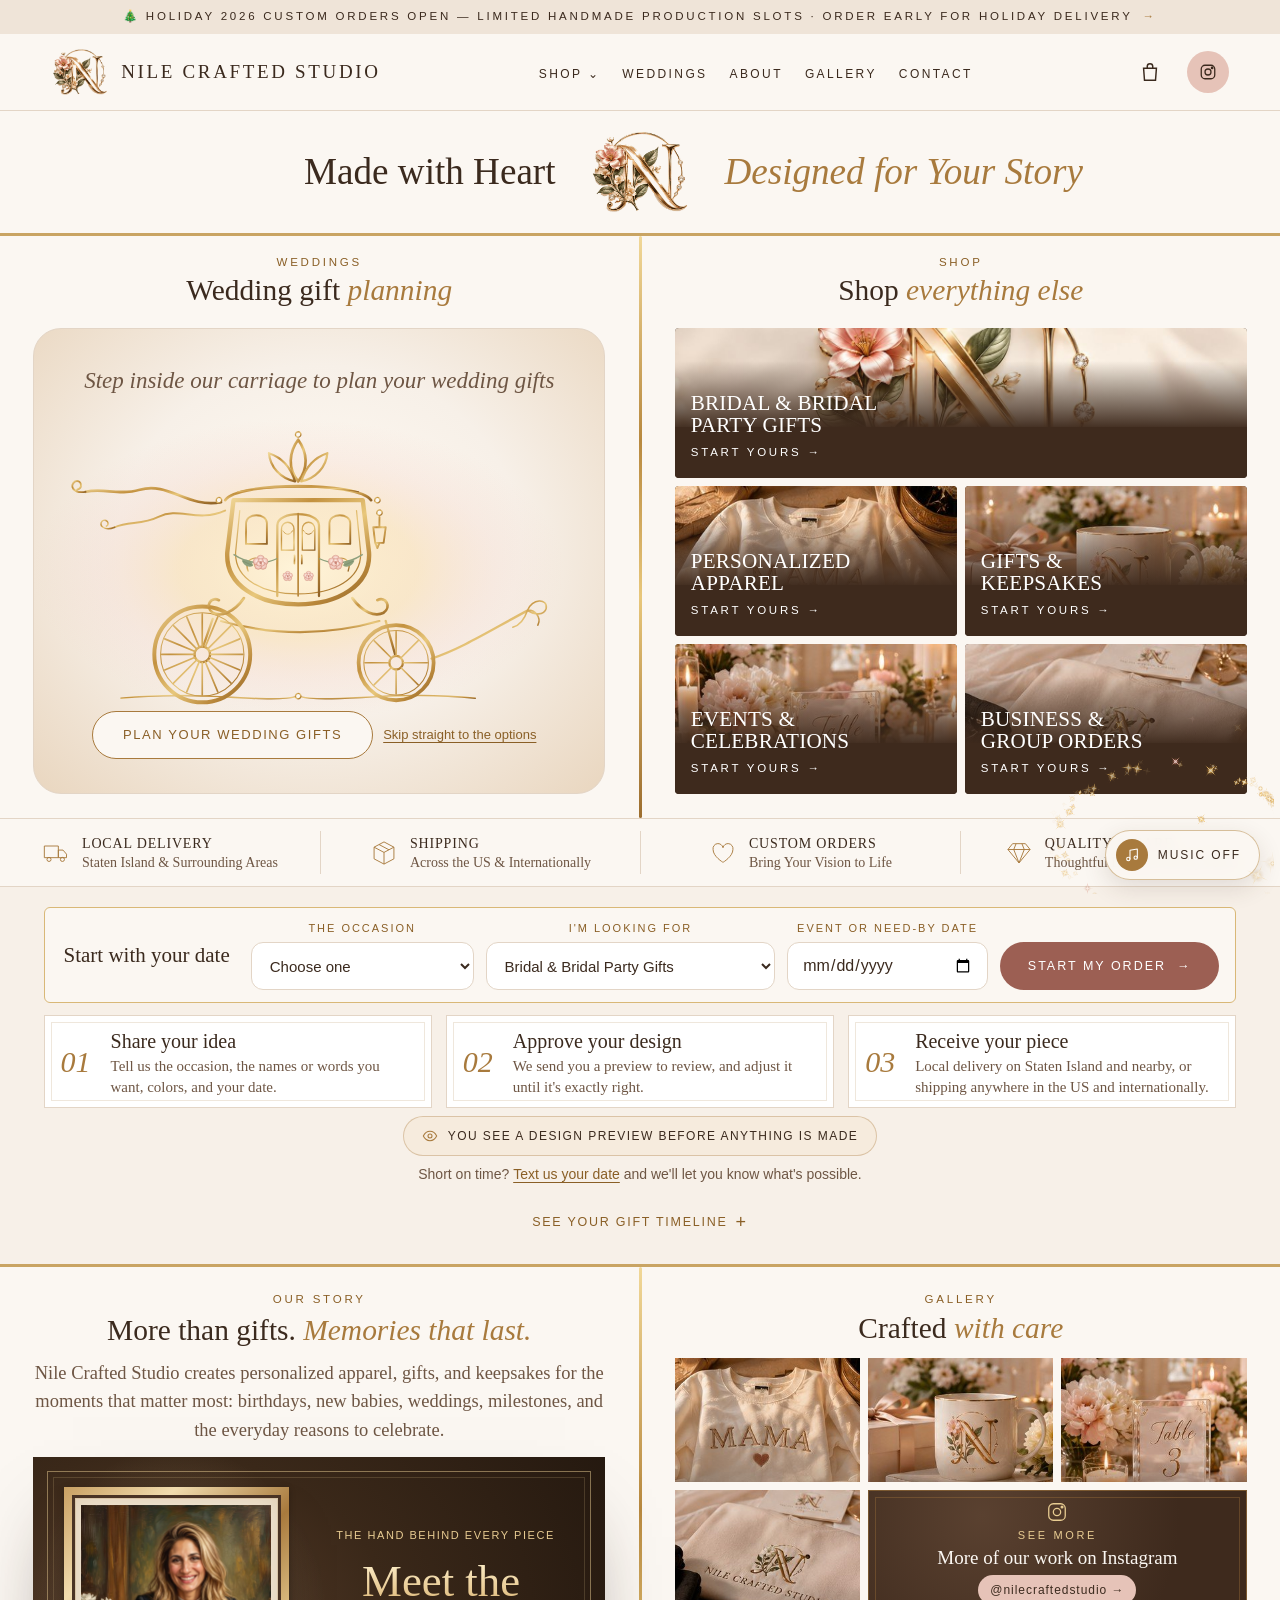
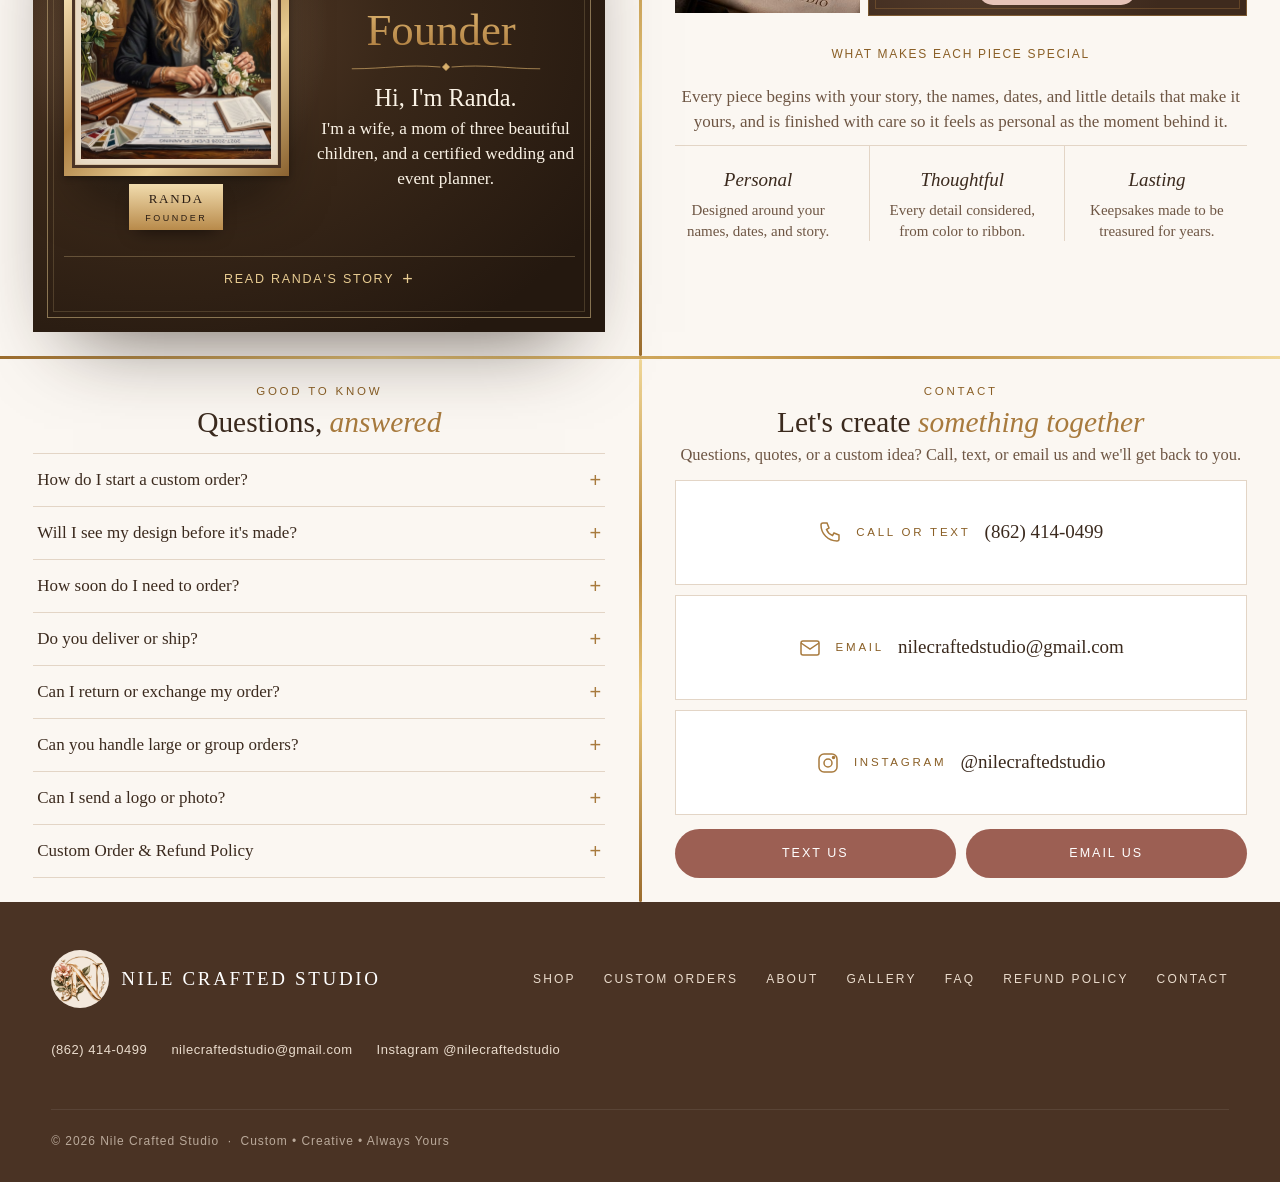
==== commit 9a72d1f8: "Homepage redesign: logo on the gold line, carriage and shop side by side, condensed sections" ====
--- a/index.html
+++ b/index.html
@@ -23,7 +23,6 @@
   <meta name="theme-color" content="#f7f0e8">
   <link rel="icon" type="image/png" href="/favicon.png">
   <link rel="apple-touch-icon" href="/apple-touch-icon.png">
-  <link rel="preload" as="image" href="hero.jpg" fetchpriority="high">
   <link rel="preconnect" href="https://fonts.googleapis.com">
   <link rel="preconnect" href="https://fonts.gstatic.com" crossorigin>
   <link href="https://fonts.googleapis.com/css2?family=Cinzel:wght@600;700&family=Cormorant+Garamond:ital,wght@0,400;0,500;0,600;1,400;1,500&family=Jost:wght@300;400;500&family=Pinyon+Script&display=swap" rel="stylesheet">
@@ -454,13 +453,14 @@
       .features p { font-size: 14px; line-height: 1.4; }
     }
   </style>
+  <link rel="stylesheet" href="golden.css?v=20261105">
 </head>
-<body>
+<body data-layout="c">
   <a class="skip" href="#main">Skip to content</a>
 
   <!-- Holiday 2026 notice: opens the custom order form with "Holiday" picked (falls back to the date widget without JS) -->
   <a class="announce" href="#date-widget" data-quote data-category="Gifts &amp; Keepsakes" data-occasion="Holiday">
-    <p class="eyebrow"><span class="ann-text"><span class="ann-full">&#127876; Holiday 2026 Custom Orders Open &mdash; Limited handmade production slots &middot; Order early for guaranteed holiday delivery</span><span class="ann-short">&#127876; Holiday 2026 Orders Open &middot; Order Early</span></span><span class="ann-go" aria-hidden="true">&rarr;</span></p>
+    <p class="eyebrow"><span class="ann-text"><span class="ann-full">&#127876; Holiday 2026 Custom Orders Open &mdash; Limited handmade production slots &middot; Order early for holiday delivery</span><span class="ann-short">&#127876; Holiday 2026 Orders Open &middot; Order Early</span></span><span class="ann-go" aria-hidden="true">&rarr;</span></p>
   </a>
 
   <header id="top">
@@ -481,7 +481,7 @@
             <li><a href="#custom-orders" data-quote data-category="Business &amp; Group Orders">Business &amp; Group Orders</a></li>
           </ul>
         </li>
-        <li><a href="#custom-orders">Custom Orders</a></li>
+        <li><a href="#weddings">Weddings</a></li>
         <li><a href="#about">About</a></li>
         <li><a href="#gallery">Gallery</a></li>
         <li><a href="#contact">Contact</a></li>
@@ -503,70 +503,13 @@
   </header>
 
   <main id="main" tabindex="-1">
-    <section class="hero" aria-label="Welcome">
-      <div class="wrap">
-        <div class="hero-copy">
-          <p class="eyebrow">Personalized &nbsp;&bull;&nbsp; Meaningful &nbsp;&bull;&nbsp; Beautifully Crafted</p>
-          <h1>Made with Heart<br>Designed for Your Story</h1>
-          <p class="lead">Custom gifts, apparel, and keepsakes for life's most special moments.</p>
-          <div class="hero-ctas">
-            <a class="btn" href="#shop">Shop Collections &nbsp;&rarr;</a>
-            <a class="play eyebrow" href="#about"><i><svg viewBox="0 0 12 12" fill="none" stroke="currentColor" stroke-width="1.3"><path d="M6 1.5v9M2.5 7 6 10.5 9.5 7"/></svg></i>Our Story</a>
-          </div>
-        </div>
-      </div>
-      <div class="hero-img" role="img" aria-label="Nile Crafted Studio monogram with flowers and a wrapped gift"></div>
-    </section>
-
-
-    <section class="quick" id="date-widget" aria-label="Start a custom order">
-      <form class="wrap" data-quickstart>
-        <div class="q-intro"><span class="eyebrow">Planning something special?</span><b>Start with your date</b></div>
-        <label>The occasion
-          <select name="qs-occasion">
-            <option value="">Choose one</option><option>Wedding</option><option>Engagement</option><option>Bridal Shower</option><option>Baby Shower</option><option>Birthday</option><option>Anniversary</option><option>Graduation</option><option>Holiday</option><option>Corporate Event</option><option>Just Because</option><option>Other</option>
-          </select>
-        </label>
-        <label>I'm looking for
-          <select name="qs-cat">
-            <option>Bridal &amp; Bridal Party Gifts</option><option>Personalized Apparel</option><option>Gifts &amp; Keepsakes</option><option>Events &amp; Celebrations</option><option>Business &amp; Group Orders</option><option>Something else</option>
-          </select>
-        </label>
-        <label>Event or need-by date<input type="date" name="qs-date"></label>
-        <button class="btn" type="submit">Start my order &nbsp;&rarr;</button>
-      </form>
-    </section>
-
-    <section class="cats" id="shop" aria-labelledby="shop-heading">
-      <h2 class="sr-only" id="shop-heading">Shop collections</h2>
-      <a class="cat cat-bridal" href="#custom-orders" data-quote data-category="Bridal &amp; Bridal Party Gifts" data-occasion="Wedding">
-        <img src="logo.jpg" alt="Nile Crafted Studio gold monogram with blush flowers" loading="lazy">
-        <div class="cat-body"><div><h3>Bridal &amp; Bridal<br>Party Gifts</h3><span class="eyebrow">Shop Now &rarr;</span></div>
-          <span class="arrow"><svg viewBox="0 0 16 16" fill="none" stroke="currentColor" stroke-width="1.6"><path d="M3 8h10M9 4l4 4-4 4"/></svg></span></div>
-      </a>
-      <a class="cat" href="#apparel">
-        <img src="cat-apparel.jpg" alt="Cream sweatshirt embroidered with MAMA and a heart" loading="lazy">
-        <div class="cat-body"><div><h3>Personalized<br>Apparel</h3><span class="eyebrow">Shop Now &rarr;</span></div>
-          <span class="arrow"><svg viewBox="0 0 16 16" fill="none" stroke="currentColor" stroke-width="1.6"><path d="M3 8h10M9 4l4 4-4 4"/></svg></span></div>
-      </a>
-      <a class="cat" href="#custom-orders" data-quote data-category="Gifts &amp; Keepsakes">
-        <img src="cat-gifts.jpg" alt="Monogrammed mug beside a ribbon-tied gift box" loading="lazy">
-        <div class="cat-body"><div><h3>Gifts &amp;<br>Keepsakes</h3><span class="eyebrow">Shop Now &rarr;</span></div>
-          <span class="arrow"><svg viewBox="0 0 16 16" fill="none" stroke="currentColor" stroke-width="1.6"><path d="M3 8h10M9 4l4 4-4 4"/></svg></span></div>
-      </a>
-      <a class="cat" href="#custom-orders" data-quote data-category="Events &amp; Celebrations">
-        <img src="cat-events.jpg" alt="Acrylic table number sign among candles and peonies" loading="lazy">
-        <div class="cat-body"><div><h3>Events &amp;<br>Celebrations</h3><span class="eyebrow">Shop Now &rarr;</span></div>
-          <span class="arrow"><svg viewBox="0 0 16 16" fill="none" stroke="currentColor" stroke-width="1.6"><path d="M3 8h10M9 4l4 4-4 4"/></svg></span></div>
-      </a>
-      <a class="cat" href="#custom-orders" data-quote data-category="Business &amp; Group Orders">
-        <img src="cat-business.jpg" alt="Folded apparel embroidered with the Nile Crafted Studio logo" loading="lazy">
-        <div class="cat-body"><div><h3>Business &amp;<br>Group Orders</h3><span class="eyebrow">Shop Now &rarr;</span></div>
-          <span class="arrow"><svg viewBox="0 0 16 16" fill="none" stroke="currentColor" stroke-width="1.6"><path d="M3 8h10M9 4l4 4-4 4"/></svg></span></div>
-      </a>
-    </section>
-
-    <section class="features" aria-label="Why shop with us">
+
+<div class="gl-crest">
+  <h1 class="gl-crest-l">Made with Heart</h1>
+  <a class="gl-crest-logo" href="#top" aria-label="Nile Crafted Studio home"><img src="mark.png" alt="" width="192" height="192"></a>
+  <p class="gl-crest-r gl-crest-h"><em>Designed for Your Story</em></p>
+</div>
+<div id="glFeatTop"><section class="features" aria-label="Why shop with us">
       <ul class="wrap">
         <li>
           <svg viewBox="0 0 48 48" fill="none" stroke="currentColor" stroke-width="1.6"><path d="M4 12h24v20H4zM28 19h8l6 7v6H28z"/><circle cx="12" cy="35" r="3.5"/><circle cx="35" cy="35" r="3.5"/></svg>
@@ -585,18 +528,162 @@
           <div><h4>Quality &amp; Care</h4><p>Thoughtful Details in Every Piece</p></div>
         </li>
       </ul>
-    </section>
-
-    <section class="block weddings" id="weddings" aria-labelledby="weddings-heading">
-      <div class="wrap">
-        <div class="section-head reveal">
-          <p class="eyebrow">Weddings</p>
-          <h2 id="weddings-heading">Wedding gift <em>planning</em></h2>
-          <div class="ornament" aria-hidden="true"><i></i></div>
-          <p>Every moment from &ldquo;yes&rdquo; to &ldquo;thank you,&rdquo; made by hand and made for you.</p>
+    </section></div>
+<div class="gl-medal" aria-hidden="true"><img src="mark.png" alt="" width="72" height="72"></div>
+<nav class="gl-quicklinks" aria-label="Shop collections">
+  <a href="#custom-orders" data-quote data-category="Bridal &amp; Bridal Party Gifts" data-occasion="Wedding">Bridal</a>
+  <a href="#apparel">Apparel</a>
+  <a href="#custom-orders" data-quote data-category="Gifts &amp; Keepsakes">Gifts</a>
+  <a href="#custom-orders" data-quote data-category="Events &amp; Celebrations">Events</a>
+  <a href="#custom-orders" data-quote data-category="Business &amp; Group Orders">Business</a>
+</nav>
+<div class="gl-tabs" role="tablist" aria-label="Choose a side">
+  <button type="button" role="tab" id="glTabL" aria-selected="true"></button><i></i>
+  <button type="button" role="tab" id="glTabR" aria-selected="false"></button>
+</div>
+<div class="gl-split gl-first" id="glFirst">
+  <div class="gl-col" id="L"></div><div class="gl-line"></div><div class="gl-col" id="R"></div>
+</div>
+<section id="apparel" class="gl-panel" hidden aria-label="Custom apparel order">
+  <button type="button" class="gl-panel-x" id="glApparelClose">Close form</button>
+  <div class="wrap"><div data-apparel-order></div></div>
+</section>
+<div id="glFeatC"></div>
+<div id="Mid" class="gl-mid"></div>
+<div class="gl-split gl-second" id="glSecond">
+  <div class="gl-col" id="L2"></div><div class="gl-line"></div><div class="gl-col" id="R2"></div>
+</div>
+<div class="gl-rule"></div>
+<div class="gl-split gl-close">
+  <div class="gl-col" id="faq">
+    <div class="gl-head"><p class="eyebrow">Good to know</p><h2>Questions, <em>answered</em></h2></div>
+    <div class="faq"><details><summary>How do I start a custom order?</summary><p>Tap <a href="#quote" data-quote>Start a Custom Order</a> and tell us the occasion, the names or words you'd like, your colors and your date. It opens your email or messages app with everything filled in, so you just press send. You can also call, text or DM us on Instagram.</p></details><details><summary>Will I see my design before it's made?</summary><p>Yes. We send you a design preview first and adjust it until it's exactly right. Nothing is made until you approve it.</p></details><details><summary>How soon do I need to order?</summary><p>It depends on the piece and the quantity, so share your date as early as you can and we'll tell you what's possible for your timeline.</p></details><details><summary>Do you deliver or ship?</summary><p>We offer local delivery on Staten Island and surrounding areas, and we ship anywhere in the United States. We also ship internationally. Tell us where your order is headed and we'll confirm shipping cost and timing with your design preview.</p></details><details><summary>Can I return or exchange my order?</summary><p>Every piece is made just for you, so all sales are final. If your order arrives damaged, defective or incorrect, send us photos and we'll make it right. <a href="#policy">Read our full policy</a>.</p></details><details><summary>Can you handle large or group orders?</summary><p>Yes. From matching sets for a bridal party to branded apparel for your team, choose Business &amp; Group Orders and tell us how many pieces you need.</p></details>
+      <details><summary>Can I send a logo or photo?</summary><p>Yes. Send your request first, then reply with your logo or photos by email or text. We'll include them in your design preview.</p></details><details id="policy"><summary>Custom Order &amp; Refund Policy</summary><div class="gl-policy"><p>All Nile Crafted Studio products are custom-made and personalized specifically for you. Due to the nature of our customized products, all sales are final and non-refundable.</p><p>Your satisfaction is extremely important to us! If you are not 100% satisfied with your order, please don't hesitate to reach out. We genuinely care about your experience and will do our best to address your concerns and find an appropriate solution.</p><p>If your order arrives damaged, defective, or incorrect, please contact us with photos so we can review the issue and assist you.</p><p class="policy-sign">Thank you for supporting Nile Crafted Studio and allowing us to create something special for you!</p></div></details>
+    </div>
+  </div>
+  <div class="gl-line"></div>
+  <div class="gl-col" id="contact">
+    <div class="gl-head"><p class="eyebrow">Contact</p><h2>Let's create <em>something together</em></h2><p class="gl-sub">Questions, quotes, or a custom idea? Call, text, or email us and we'll get back to you.</p></div>
+    <div class="contact-cards">
+          <a class="contact-card" href="tel:+18624140499">
+            <svg viewBox="0 0 24 24" fill="none" stroke="currentColor" stroke-width="1.5"><path d="M5 3h4l2 5-2.5 1.5a11 11 0 0 0 6 6L16 13l5 2v4a2 2 0 0 1-2 2A16 16 0 0 1 3 5a2 2 0 0 1 2-2Z"/></svg>
+            <span class="eyebrow">Call or Text</span>
+            <strong>(862) 414-0499</strong>
+          </a>
+          <a class="contact-card" href="mailto:nilecraftedstudio@gmail.com">
+            <svg viewBox="0 0 24 24" fill="none" stroke="currentColor" stroke-width="1.5"><rect x="3" y="5" width="18" height="14" rx="2"/><path d="m3 7 9 6 9-6"/></svg>
+            <span class="eyebrow">Email</span>
+            <strong>nilecraftedstudio<wbr>@gmail.com</strong>
+          </a>
+          <a class="contact-card" href="https://www.instagram.com/nilecraftedstudio/" target="_blank" rel="noopener noreferrer">
+            <svg viewBox="0 0 24 24" fill="none" stroke="currentColor" stroke-width="1.5"><rect x="3" y="3" width="18" height="18" rx="5"/><circle cx="12" cy="12" r="4"/><circle cx="17.5" cy="6.5" r="1" fill="currentColor"/></svg>
+            <span class="eyebrow">Instagram</span>
+            <strong>@nilecraftedstudio</strong>
+          </a>
         </div>
-
-        <div class="wc-stage" id="wcStage">
+    <div class="contact-ctas">
+          <a class="btn" href="sms:+18624140499">Text Us</a>
+          <a class="btn" href="mailto:nilecraftedstudio@gmail.com?subject=Custom%20Order%20Inquiry">Email Us</a>
+        </div>
+  </div>
+</div>
+
+<div id="glBlocks">
+  <div class="gl-block" data-b="shop" id="shop">
+    <div class="gl-head"><p class="eyebrow" data-a="Shop" data-c="Shop" data-bb="Every Occasion"></p><h2 data-a="Shop <em>collections</em>" data-c="Shop <em>everything else</em>" data-bb="For <em>every occasion</em>"></h2></div>
+    <div class="cats gl-cats" id="glCats"><a class="cat cat-bridal" href="#custom-orders" data-quote data-category="Bridal &amp; Bridal Party Gifts" data-occasion="Wedding">
+        <img src="logo.jpg" alt="Nile Crafted Studio gold monogram with blush flowers" loading="lazy">
+        <div class="cat-body"><div><h3>Bridal &amp; Bridal<br>Party Gifts</h3><span class="eyebrow">Start Yours &rarr;</span></div>
+          <span class="arrow"><svg viewBox="0 0 16 16" fill="none" stroke="currentColor" stroke-width="1.6"><path d="M3 8h10M9 4l4 4-4 4"/></svg></span></div>
+      </a><a class="cat" href="#apparel">
+        <img src="cat-apparel.jpg" alt="Cream sweatshirt embroidered with MAMA and a heart" loading="lazy">
+        <div class="cat-body"><div><h3>Personalized<br>Apparel</h3><span class="eyebrow">Start Yours &rarr;</span></div>
+          <span class="arrow"><svg viewBox="0 0 16 16" fill="none" stroke="currentColor" stroke-width="1.6"><path d="M3 8h10M9 4l4 4-4 4"/></svg></span></div>
+      </a><a class="cat" href="#custom-orders" data-quote data-category="Gifts &amp; Keepsakes">
+        <img src="cat-gifts.jpg" alt="Monogrammed mug beside a ribbon-tied gift box" loading="lazy">
+        <div class="cat-body"><div><h3>Gifts &amp;<br>Keepsakes</h3><span class="eyebrow">Start Yours &rarr;</span></div>
+          <span class="arrow"><svg viewBox="0 0 16 16" fill="none" stroke="currentColor" stroke-width="1.6"><path d="M3 8h10M9 4l4 4-4 4"/></svg></span></div>
+      </a><a class="cat" href="#custom-orders" data-quote data-category="Events &amp; Celebrations">
+        <img src="cat-events.jpg" alt="Acrylic table number sign among candles and peonies" loading="lazy">
+        <div class="cat-body"><div><h3>Events &amp;<br>Celebrations</h3><span class="eyebrow">Start Yours &rarr;</span></div>
+          <span class="arrow"><svg viewBox="0 0 16 16" fill="none" stroke="currentColor" stroke-width="1.6"><path d="M3 8h10M9 4l4 4-4 4"/></svg></span></div>
+      </a><a class="cat" href="#custom-orders" data-quote data-category="Business &amp; Group Orders">
+        <img src="cat-business.jpg" alt="Folded apparel embroidered with the Nile Crafted Studio logo" loading="lazy">
+        <div class="cat-body"><div><h3>Business &amp;<br>Group Orders</h3><span class="eyebrow">Start Yours &rarr;</span></div>
+          <span class="arrow"><svg viewBox="0 0 16 16" fill="none" stroke="currentColor" stroke-width="1.6"><path d="M3 8h10M9 4l4 4-4 4"/></svg></span></div>
+      </a></div>
+  </div>
+  <div class="gl-block" data-b="steps" id="custom-orders">
+    <div class="gl-head gl-head-s"><p class="eyebrow">Custom Orders</p><h3>How a custom order <em>comes together</em></h3></div>
+    <div class="steps">
+          <div class="step"><h3>Share your idea</h3><p>Tell us the occasion, the names or words you want, colors, and your date.</p></div>
+          <div class="step"><h3>Approve your design</h3><p>We send you a preview to review, and adjust it until it's exactly right.</p></div>
+          <div class="step"><h3>Receive your piece</h3><p>Local delivery on Staten Island and nearby, or shipping anywhere in the US and internationally.</p></div>
+        </div>
+    <div class="center"><a class="btn" href="#contact" data-quote>Start a Custom Order &nbsp;&rarr;</a><br>
+          <span class="promise"><svg viewBox="0 0 24 24" fill="none" stroke="currentColor" stroke-width="1.6" aria-hidden="true"><path d="M2 12s3.5-7 10-7 10 7 10 7-3.5 7-10 7S2 12 2 12Z"/><circle cx="12" cy="12" r="3"/></svg>You see a design preview before anything is made</span><p class="gl-rush">Short on time? <a href="sms:+18624140499">Text us your date</a> and we'll let you know what's possible.</p></div>
+  </div>
+  <div class="gl-block" data-b="quick"><section class="quick" id="date-widget" aria-label="Start a custom order">
+      <form class="wrap" data-quickstart>
+        <div class="q-intro"><span class="eyebrow">Planning something special?</span><b>Start with your date</b></div>
+        <label>The occasion
+          <select name="qs-occasion">
+            <option value="">Choose one</option><option>Wedding</option><option>Engagement</option><option>Bridal Shower</option><option>Baby Shower</option><option>Birthday</option><option>Anniversary</option><option>Graduation</option><option>Holiday</option><option>Corporate Event</option><option>Just Because</option><option>Other</option>
+          </select>
+        </label>
+        <label>I'm looking for
+          <select name="qs-cat">
+            <option>Bridal &amp; Bridal Party Gifts</option><option>Personalized Apparel</option><option>Gifts &amp; Keepsakes</option><option>Events &amp; Celebrations</option><option>Business &amp; Group Orders</option><option>Something else</option>
+          </select>
+        </label>
+        <label>Event or need-by date<input type="date" name="qs-date"></label>
+        <button class="btn" type="submit">Start my order &nbsp;&rarr;</button>
+      </form>
+    </section></div>
+  <div class="gl-block" data-b="story" id="about">
+    <div class="gl-head"><p class="eyebrow">Our Story</p><h2>More than gifts. <em>Memories that last.</em></h2></div>
+    <p class="story dropcap">Nile Crafted Studio creates personalized apparel, gifts, and keepsakes for the moments that matter most: birthdays, new babies, weddings, milestones, and the everyday reasons to celebrate.</p>
+    <article class="founder" id="founder" aria-labelledby="founder-heading">
+      <figure class="founder-portrait">
+            <div class="founder-frame"><div><div><img src="randa-portrait.jpg" alt="Oil portrait of Randa, founder of Nile Crafted Studio, at her planning desk with white roses and a fountain pen" loading="lazy" width="764" height="1024"></div></div></div>
+            <figcaption class="founder-plaque"><b>Randa</b><span>Founder</span></figcaption>
+          </figure>
+      <div class="founder-body">
+        <p class="eyebrow">The hand behind every piece</p>
+        <div class="founder-title">
+              <h2 id="founder-heading">Meet the Founder</h2>
+              <svg class="flourish" viewBox="0 0 320 18" aria-hidden="true" fill="none" stroke="currentColor" stroke-width="1.1" stroke-linecap="round"><path d="M2 12 C 60 12, 90 4, 150 9"/><path d="M318 12 C 260 12, 230 4, 170 9"/><path d="M160 3 L166 9 L160 15 L154 9 Z" fill="currentColor"/></svg>
+            </div>
+        <h3>Hi, I'm Randa.</h3>
+        <p class="founder-lead">I'm a wife, a mom of three beautiful children, and a certified wedding and event planner.</p>
+        
+      </div>
+        <details class="gl-more"><summary>Read Randa's story</summary>
+          <p>Creativity, design, and bringing joy to others have always been my passion.</p>
+          <ul class="creds" aria-label="About Randa">
+              <li>Certified Wedding &amp; Event Planner</li>
+              <li>Master's in Social Work &amp; International Education</li>
+              <li>Mom of Three</li>
+            </ul>
+          <p>Nile Crafted Studio was born from that love: a place to turn life's meaningful moments into personalized pieces you can cherish forever. From custom apparel and elegant gifts to event details and keepsakes, every piece is made with love, creativity, and an eye for detail.</p>
+            <p>Thank you for supporting my small business and for being part of this journey.</p>
+            <p class="sig">Randa</p>
+            <a class="btn btn-gold" href="https://www.instagram.com/nilecraftedstudio/" target="_blank" rel="noopener noreferrer">DM to bring your vision to life</a>
+        </details>
+    </article>
+    <details class="gl-more gl-more-light" id="glPillars"><summary>What makes each piece special</summary>
+      <p class="story">Every piece begins with your story, the names, dates, and little details that make it yours, and is finished with care so it feels as personal as the moment behind it.</p>
+      <ul class="pillars">
+            <li><b>Personal</b><span>Designed around your names, dates, and story.</span></li>
+            <li><b>Thoughtful</b><span>Every detail considered, from color to ribbon.</span></li>
+            <li><b>Lasting</b><span>Keepsakes made to be treasured for years.</span></li>
+          </ul>
+    </details>
+  </div>
+  <div class="gl-block" data-b="weddings" id="weddings">
+    <div class="gl-head"><p class="eyebrow">Weddings</p><h2 id="weddings-heading">Wedding gift <em>planning</em></h2><p class="gl-sub">Every moment from &ldquo;yes&rdquo; to &ldquo;thank you,&rdquo; made by hand and made for you.</p></div>
+    <div id="glBridalSlot" class="gl-cats-one"></div>
+    <div class="wc-stage" id="wcStage">
           <div class="wc-s1">
             <p class="wc-lead wc-fade">Step inside our carriage to plan your wedding gifts</p>
             <button type="button" class="wc-cbtn" data-wc-open aria-label="Open the carriage doors to plan your wedding gifts"><svg class="wc-cimg" viewBox="80 0 520 300" aria-hidden="true"><defs>
@@ -651,7 +738,7 @@
 <use href="#ncpeony" transform="translate(310,171) scale(.5)"></use>
 <use href="#ncpeony" transform="translate(330,171) scale(.5)"></use>
 </g><path class="heart h1" d="M124,96 c-2.5,-3.5 -8,0 -4.5,4.5 l4.5,3.5 l4.5,-3.5 c3.5,-4.5 -2,-8 -4.5,-4.5z" fill="#e3ad9f"></path><path class="heart h2" d="M150,122 c-2.5,-3.5 -8,0 -4.5,4.5 l4.5,3.5 l4.5,-3.5 c3.5,-4.5 -2,-8 -4.5,-4.5z" fill="#e8bcb0"></path><path class="heart h3" d="M112,82 c-2.5,-3.5 -8,0 -4.5,4.5 l4.5,3.5 l4.5,-3.5 c3.5,-4.5 -2,-8 -4.5,-4.5z" fill="#e3ad9f"></path><g transform="translate(272,48) scale(1)"><use class="spark k0" href="#ncstar" fill="#f6dfa0" stroke="#d9b56a" stroke-width=".6"></use></g><g transform="translate(374,44) scale(0.8)"><use class="spark k1" href="#ncstar" fill="#f6dfa0" stroke="#d9b56a" stroke-width=".6"></use></g><g transform="translate(436,118) scale(0.9)"><use class="spark k2" href="#ncstar" fill="#f6dfa0" stroke="#d9b56a" stroke-width=".6"></use></g><g transform="translate(214,142) scale(0.7)"><use class="spark k3" href="#ncstar" fill="#f6dfa0" stroke="#d9b56a" stroke-width=".6"></use></g><g transform="translate(478,196) scale(0.8)"><use class="spark k4" href="#ncstar" fill="#f6dfa0" stroke="#d9b56a" stroke-width=".6"></use></g><g transform="translate(176,62) scale(0.7)"><use class="spark k0" href="#ncstar" fill="#f6dfa0" stroke="#d9b56a" stroke-width=".6"></use></g><g transform="translate(150,152) scale(0.6)"><use class="spark k1" href="#ncstar" fill="#f6dfa0" stroke="#d9b56a" stroke-width=".6"></use></g><g transform="translate(508,140) scale(0.9)"><use class="spark k2" href="#ncstar" fill="#f6dfa0" stroke="#d9b56a" stroke-width=".6"></use></g><g transform="translate(300,22) scale(0.6)"><use class="spark k3" href="#ncstar" fill="#f6dfa0" stroke="#d9b56a" stroke-width=".6"></use></g><g transform="translate(560,180) scale(0.6)"><use class="spark k4" href="#ncstar" fill="#f6dfa0" stroke="#d9b56a" stroke-width=".6"></use></g><g transform="translate(110,120) scale(0.6)"><use class="spark k0" href="#ncstar" fill="#f6dfa0" stroke="#d9b56a" stroke-width=".6"></use></g><g transform="translate(452,70) scale(0.7)"><use class="spark k1" href="#ncstar" fill="#f6dfa0" stroke="#d9b56a" stroke-width=".6"></use></g></svg></button>
-            <div class="wc-fade"><button type="button" class="wc-hint" data-wc-open>Open the doors</button></div>
+            <div class="wc-fade"><button type="button" class="wc-hint" data-wc-open>Plan your wedding gifts</button><button type="button" class="gl-skip" data-wc-open data-gl-fast>Skip straight to the options</button></div>
           </div>
 
           <div class="wc-s2">
@@ -667,7 +754,7 @@
                   </div>
                   <div class="wc-opts">
                     <a class="wc-opt" href="#wedding-timeline" data-wc-leave><span class="wc-ic"><svg aria-hidden="true" viewBox="0 0 24 24" fill="none" stroke="#a87a3d" stroke-width="1.5" stroke-linecap="round" stroke-linejoin="round"><rect x="4" y="5" width="16" height="15" rx="2"/><path d="M4 10h16M9 3v4M15 3v4"/></svg></span><span class="wc-ot"><b>Gift Timeline</b><span>What to order, and when</span></span></a>
-                    <a class="wc-opt" href="#custom-orders" data-quote data-category="Bridal &amp; Bridal Party Gifts" data-occasion="Wedding"><span class="wc-ic"><svg aria-hidden="true" viewBox="0 0 24 24" fill="none" stroke="#a87a3d" stroke-width="1.5" stroke-linecap="round" stroke-linejoin="round"><rect x="4" y="9" width="16" height="11" rx="1"/><path d="M12 9v11M4 13h16M12 9c-2-4-6-3-5 0M12 9c2-4 6-3 5 0"/></svg></span><span class="wc-ot"><b>Bridal Party</b><span>Proposal boxes &amp; keepsakes</span></span></a>
+                    <a class="wc-opt" href="#custom-orders" data-quote data-category="Bridal &amp; Bridal Party Gifts" data-occasion="Wedding"><span class="wc-ic"><svg aria-hidden="true" viewBox="0 0 24 24" fill="none" stroke="#a87a3d" stroke-width="1.5" stroke-linecap="round" stroke-linejoin="round"><rect x="4" y="9" width="16" height="11" rx="1"/><path d="M12 9v11M4 13h16M12 9c-2-4-6-3-5 0M12 9c2-4 6-3 5 0"/></svg></span><span class="wc-ot"><b>Bridal Party</b><span>For bridesmaids &amp; groomsmen</span></span></a>
                     <a class="wc-opt" href="#custom-orders" data-quote data-category="Events &amp; Celebrations" data-occasion="Bridal Shower"><span class="wc-ic"><svg aria-hidden="true" viewBox="0 0 24 24" fill="none" stroke="#a87a3d" stroke-width="1.5" stroke-linecap="round" stroke-linejoin="round"><path d="M7 3h10l-5 8zM12 11v8M8 21h8"/></svg></span><span class="wc-ot"><b>Shower &amp; Bachelorette</b><span>Tees, favors &amp; party touches</span></span></a>
                     <a class="wc-opt" href="#custom-orders" data-quote data-category="Personalized Apparel" data-occasion="Wedding"><span class="wc-ic"><svg aria-hidden="true" viewBox="0 0 24 24" fill="none" stroke="#a87a3d" stroke-width="1.5" stroke-linecap="round" stroke-linejoin="round"><path d="M8 3h8l3 4-3 2v12H8V9L5 7z"/></svg></span><span class="wc-ot"><b>Getting Ready</b><span>Pajamas &amp; robes for photos</span></span></a>
                     <a class="wc-opt" href="#custom-orders" data-quote data-category="Gifts &amp; Keepsakes" data-occasion="Wedding"><span class="wc-ic"><svg aria-hidden="true" viewBox="0 0 24 24" fill="none" stroke="#a87a3d" stroke-width="1.5" stroke-linecap="round" stroke-linejoin="round"><path d="M12 20s-7-4.5-7-10a4 4 0 0 1 7-2 4 4 0 0 1 7 2c0 5.5-7 10-7 10z"/></svg></span><span class="wc-ot"><b>Big Day &amp; Thank-Yous</b><span>Gifts for family &amp; helpers</span></span></a>
@@ -704,9 +791,9 @@
             </div>
           </div>
         </div>
-
-        <div class="wc-timeline reveal" id="wedding-timeline">
-          <h3>Your gift timeline</h3>
+    <details class="gl-more gl-more-light" id="glTimeline"><summary>See your gift timeline</summary>
+      <div class="wc-timeline" id="wedding-timeline">
+          
           <p>Custom pieces take time. Here&rsquo;s a suggested guide for when to order.</p>
           <ol class="wc-tl">
             <li><p class="eyebrow">8&ndash;10 weeks before</p><h4>Bridal party gifts</h4><p>Proposal boxes and personalized keepsakes for bridesmaids and groomsmen.</p></li>
@@ -716,86 +803,11 @@
           </ol>
           <p class="wc-note">Short on time? <a href="#custom-orders" data-quote data-category="Bridal &amp; Bridal Party Gifts" data-occasion="Wedding">Tell us your date</a> and we&rsquo;ll let you know what&rsquo;s possible.</p>
         </div>
-      </div>
-    </section>
-
-    <section class="block about" id="about">
-      <div class="wrap about-grid">
-        <figure class="story-art reveal">
-          <img src="logo.jpg" alt="Nile Crafted Studio logo: a gold N monogram with pink flowers" width="1200" height="800" loading="lazy">
-        </figure>
-        <div>
-          <p class="eyebrow">Our Story</p>
-          <h2>More than gifts.<br><em>Memories that last.</em></h2>
-          <p class="story dropcap">Nile Crafted Studio creates personalized apparel, gifts, and keepsakes for the moments that matter most: birthdays, new babies, weddings, milestones, and the everyday reasons to celebrate.</p>
-          <p class="story">Every piece begins with your story, the names, dates, and little details that make it yours, and is finished with care so it feels as personal as the moment behind it.</p>
-          <ul class="pillars">
-            <li><b>Personal</b><span>Designed around your names, dates, and story.</span></li>
-            <li><b>Thoughtful</b><span>Every detail considered, from color to ribbon.</span></li>
-            <li><b>Lasting</b><span>Keepsakes made to be treasured for years.</span></li>
-          </ul>
-        </div>
-      </div>
-      <div class="wrap">
-        <article class="founder" id="founder" aria-labelledby="founder-heading">
-          <figure class="founder-portrait">
-            <div class="founder-frame"><div><div><img src="randa-portrait.jpg" alt="Oil portrait of Randa, founder of Nile Crafted Studio, at her planning desk with white roses and a fountain pen" loading="lazy" width="764" height="1024"></div></div></div>
-            <figcaption class="founder-plaque"><b>Randa</b><span>Founder</span></figcaption>
-          </figure>
-          <div class="founder-body">
-            <p class="eyebrow">The hand behind every piece</p>
-            <div class="founder-title">
-              <h2 id="founder-heading">Meet the Founder</h2>
-              <svg class="flourish" viewBox="0 0 320 18" aria-hidden="true" fill="none" stroke="currentColor" stroke-width="1.1" stroke-linecap="round"><path d="M2 12 C 60 12, 90 4, 150 9"/><path d="M318 12 C 260 12, 230 4, 170 9"/><path d="M160 3 L166 9 L160 15 L154 9 Z" fill="currentColor"/></svg>
-            </div>
-            <h3>Hi, I'm Randa.</h3>
-            <p class="founder-lead">I'm a wife, a mom of three beautiful children, and a certified wedding and event planner. Creativity, design, and bringing joy to others have always been my passion.</p>
-            <ul class="creds" aria-label="About Randa">
-              <li>Certified Wedding &amp; Event Planner</li>
-              <li>Master's in Social Work &amp; International Education</li>
-              <li>Mom of Three</li>
-            </ul>
-            <p>Nile Crafted Studio was born from that love: a place to turn life's meaningful moments into personalized pieces you can cherish forever. From custom apparel and elegant gifts to event details and keepsakes, every piece is made with love, creativity, and an eye for detail.</p>
-            <p>Thank you for supporting my small business and for being part of this journey.</p>
-            <p class="sig">Randa</p>
-            <a class="btn btn-gold" href="https://www.instagram.com/nilecraftedstudio/" target="_blank" rel="noopener noreferrer">DM to bring your vision to life</a>
-          </div>
-        </article>
-      </div>
-    </section>
-
-    <section class="block" id="custom-orders">
-      <div class="wrap">
-        <div class="section-head reveal">
-          <p class="eyebrow">Custom Orders</p>
-          <h2>Bring your vision <em>to life</em></h2>
-          <div class="ornament" aria-hidden="true"><i></i></div>
-          <p>From a single keepsake to matching sets for your whole team, here's how a custom order comes together.</p>
-        </div>
-        <div class="steps reveal">
-          <div class="step"><h3>Share your idea</h3><p>Tell us the occasion, the names or words you want, colors, and your date.</p></div>
-          <div class="step"><h3>Approve your design</h3><p>We send you a preview to review, and adjust it until it's exactly right.</p></div>
-          <div class="step"><h3>Receive your piece</h3><p>Local delivery on Staten Island and nearby, or shipping anywhere in the US and internationally.</p></div>
-        </div>
-        <div class="center"><a class="btn" href="#contact" data-quote>Start a Custom Order &nbsp;&rarr;</a><br>
-          <span class="promise"><svg viewBox="0 0 24 24" fill="none" stroke="currentColor" stroke-width="1.6" aria-hidden="true"><path d="M2 12s3.5-7 10-7 10 7 10 7-3.5 7-10 7S2 12 2 12Z"/><circle cx="12" cy="12" r="3"/></svg>You see a design preview before anything is made</span></div>
-      </div>
-    </section>
-
-    <section class="block apparel" id="apparel" aria-label="Custom apparel order">
-      <div class="wrap">
-        <div data-apparel-order></div>
-      </div>
-    </section>
-
-    <section class="block gallery" id="gallery">
-      <div class="wrap">
-        <div class="section-head reveal">
-          <p class="eyebrow">Gallery</p>
-          <h2>Crafted <em>with care</em></h2>
-          <div class="ornament" aria-hidden="true"><i></i></div>
-        </div>
-        <div class="gallery-grid reveal">
+    </details>
+  </div>
+  <div class="gl-block" data-b="gallery" id="gallery">
+    <div class="gl-head gl-head-s"><p class="eyebrow">Gallery</p><h3>Crafted <em>with care</em></h3></div>
+    <div class="gallery-grid">
           <img src="cat-apparel.jpg" alt="Personalized MAMA sweatshirt" loading="lazy">
           <img src="cat-gifts.jpg" alt="Monogrammed mug and gift box" loading="lazy">
           <img src="cat-events.jpg" alt="Table number sign for an event" loading="lazy">
@@ -806,76 +818,10 @@
             <strong>More of our work on Instagram</strong>
             <span class="gallery-more-btn">@nilecraftedstudio &rarr;</span>
           </a>
-        </div>
-      </div>
-    </section>
-
-    <section class="block" id="faq">
-      <div class="wrap">
-        <div class="section-head reveal">
-          <p class="eyebrow">Good to know</p>
-          <h2>Questions, <em>answered</em></h2>
-          <div class="ornament" aria-hidden="true"><i></i></div>
-        </div>
-        <div class="faq reveal">
-          <details><summary>How do I start a custom order?</summary><p>Tap <a href="#quote" data-quote>Start a Custom Order</a> and tell us the occasion, the names or words you'd like, your colors and your date. It opens your email or messages app with everything filled in, so you just press send. You can also call, text or DM us on Instagram.</p></details>
-          <details><summary>Will I see my design before it's made?</summary><p>Yes. We send you a design preview first and adjust it until it's exactly right. Nothing is made until you approve it.</p></details>
-          <details><summary>How soon do I need to order?</summary><p>It depends on the piece and the quantity, so share your date as early as you can and we'll tell you what's possible for your timeline.</p></details>
-          <details><summary>Do you deliver or ship?</summary><p>We offer local delivery on Staten Island and surrounding areas, and we ship anywhere in the United States. We also ship internationally. Tell us where your order is headed and we'll confirm shipping cost and timing with your design preview.</p></details>
-          <details><summary>Can I return or exchange my order?</summary><p>Every piece is made just for you, so all sales are final. If your order arrives damaged, defective or incorrect, send us photos and we'll make it right. <a href="#policy">Read our full policy</a>.</p></details>
-          <details><summary>Can you handle large or group orders?</summary><p>Yes. From matching sets for a bridal party to branded apparel for your team, choose Business &amp; Group Orders and tell us how many pieces you need.</p></details>
-        </div>
-      </div>
-    </section>
-
-    <section class="block policy" id="policy">
-      <div class="wrap">
-        <div class="section-head reveal">
-          <p class="eyebrow">Our promise</p>
-          <h2>Custom Order &amp; <em>Refund Policy</em></h2>
-          <div class="ornament" aria-hidden="true"><i></i></div>
-        </div>
-        <div class="policy-card reveal">
-          <p>All Nile Crafted Studio products are custom-made and personalized specifically for you. Due to the nature of our customized products, all sales are final and non-refundable.</p>
-          <p>Your satisfaction is extremely important to us! If you are not 100% satisfied with your order, please don't hesitate to reach out. We genuinely care about your experience and will do our best to address your concerns and find an appropriate solution.</p>
-          <p>If your order arrives damaged, defective, or incorrect, please contact us with photos so we can review the issue and assist you.</p>
-          <p class="policy-sign">Thank you for supporting Nile Crafted Studio and allowing us to create something special for you!</p>
-        </div>
-      </div>
-    </section>
-
-    <section class="block contact" id="contact">
-      <div class="wrap">
-        <div class="section-head reveal">
-          <p class="eyebrow">Contact</p>
-          <h2>Let's create <em>something together</em></h2>
-          <div class="ornament" aria-hidden="true"><i></i></div>
-          <p>Questions, quotes, or a custom idea? Call, text, or email us and we'll get back to you.</p>
-        </div>
-        <div class="contact-cards reveal">
-          <a class="contact-card" href="tel:+18624140499">
-            <svg viewBox="0 0 24 24" fill="none" stroke="currentColor" stroke-width="1.5"><path d="M5 3h4l2 5-2.5 1.5a11 11 0 0 0 6 6L16 13l5 2v4a2 2 0 0 1-2 2A16 16 0 0 1 3 5a2 2 0 0 1 2-2Z"/></svg>
-            <span class="eyebrow">Call or Text</span>
-            <strong>(862) 414-0499</strong>
-          </a>
-          <a class="contact-card" href="mailto:nilecraftedstudio@gmail.com">
-            <svg viewBox="0 0 24 24" fill="none" stroke="currentColor" stroke-width="1.5"><rect x="3" y="5" width="18" height="14" rx="2"/><path d="m3 7 9 6 9-6"/></svg>
-            <span class="eyebrow">Email</span>
-            <strong>nilecraftedstudio<wbr>@gmail.com</strong>
-          </a>
-          <a class="contact-card" href="https://www.instagram.com/nilecraftedstudio/" target="_blank" rel="noopener noreferrer">
-            <svg viewBox="0 0 24 24" fill="none" stroke="currentColor" stroke-width="1.5"><rect x="3" y="3" width="18" height="18" rx="5"/><circle cx="12" cy="12" r="4"/><circle cx="17.5" cy="6.5" r="1" fill="currentColor"/></svg>
-            <span class="eyebrow">Instagram</span>
-            <strong>@nilecraftedstudio</strong>
-          </a>
-        </div>
-        <div class="contact-ctas">
-          <a class="btn" href="sms:+18624140499">Text Us</a>
-          <a class="btn" href="mailto:nilecraftedstudio@gmail.com?subject=Custom%20Order%20Inquiry">Email Us</a>
-        </div>
-      </div>
-    </section>
-  </main>
+</div>
+  </div>
+</div>
+</main>
 
   <footer>
     <div class="wrap foot">
@@ -906,10 +852,11 @@
   </button>
 
   <script src="site.js?v=20261024b" defer></script>
-  <script src="nile-quote.js?v=20261024b" defer></script>
-  <script src="nile-apparel.js?v=20261024b" defer></script>
+  <script src="nile-quote.js?v=20261105" defer></script>
+  <script src="nile-apparel.js?v=20261105" defer></script>
   <script src="nile-musicbox.js?v=20261102b" defer></script>
   <script src="nile-carriage.js?v=20261031" defer></script>
   <script src="nile-lotus-egg.js?v=20261102b" defer></script>
+  <script src="golden.js?v=20261105" defer></script>
 </body>
 </html>
--- a/golden.css
+++ b/golden.css
@@ -0,0 +1,354 @@
+:root{--gl:linear-gradient(180deg,#f1d898,#b8893f 35%,#e8c77b 62%,#9c6d2e)}
+.hero{aspect-ratio:auto;min-height:0;height:clamp(300px,25vw,360px)}
+.hero h1{margin:14px 0 10px}
+.hero-ctas{margin-top:20px}
+.features ul{padding:12px 0}
+.features li{gap:12px;padding:2px 14px}
+.features svg{width:28px;height:28px}
+.features h4{font-size:14px}
+.features p{font-size:14px;line-height:1.25}
+.gl-medal{display:flex;justify-content:center;height:0;position:relative;z-index:3}
+.gl-medal img{width:72px;height:72px;margin-top:-22px;border-radius:50%;background:var(--ivory);border:2px solid #c9a463;padding:4px;box-shadow:0 6px 18px rgba(74,51,36,.18)}
+.gl-split{display:grid;grid-template-columns:minmax(0,1fr) 3px minmax(0,1fr);max-width:1440px;margin:0 auto}
+.gl-line{background:var(--gl);border-radius:3px}
+.gl-col{padding:clamp(40px,4vw,60px) clamp(18px,3.4vw,52px);display:flex;flex-direction:column;gap:30px;min-width:0}
+.gl-block{display:flex;flex-direction:column;gap:18px;min-width:0;scroll-margin-top:96px}
+.gl-col #faq,#faq,#contact,#policy{scroll-margin-top:96px}
+.gl-head h2{font-weight:500;font-size:clamp(30px,2.9vw,42px);line-height:1.1;margin-top:6px}
+.gl-head h3{font-weight:500;font-size:clamp(25px,2.2vw,31px);line-height:1.15;margin-top:4px}
+.gl-head em,.gl-head h3 em{color:var(--gold);font-style:italic}
+.gl-head .eyebrow{color:var(--gold)}
+.gl-sub{color:var(--ink-soft);margin-top:8px;font-size:18px;line-height:1.4}
+.gl-rule{height:3px;background:linear-gradient(90deg,#9c6d2e,#e8c77b 30%,#b8893f 70%,#f1d898)}
+#R,#R2,#contact{background:transparent}
+.gl-col .cats{grid-template-columns:repeat(2,minmax(0,1fr));padding:0;background:none}
+.gl-col .cat{aspect-ratio:370/270}
+.gl-col .cat-bridal{grid-column:1/-1;aspect-ratio:370/150}
+.gl-col .cat-body{left:16px;right:16px;bottom:14px;gap:8px}
+.gl-col .cat h3{font-size:clamp(19px,1.65vw,23px)}
+.gl-col .cat .eyebrow{margin-top:8px;font-size:11.5px}
+.gl-col .cat .arrow{width:32px;height:32px}
+.gl-cats-one:empty{display:none}
+.gl-cats-one .cat{aspect-ratio:370/130}
+.gl-cats-one .cat-body{left:18px;right:18px;bottom:14px}
+.gl-cats-one .cat h3{font-size:22px}
+.gl-col .steps{grid-template-columns:1fr;gap:10px}
+.gl-col .step{padding:14px 20px;text-align:left;display:grid;grid-template-columns:48px 1fr;column-gap:8px;align-items:center;outline-offset:-5px}
+.gl-col .step::before{grid-row:1/3;margin:0;font-size:32px}
+.gl-col .step h3{font-size:21px;margin:0;line-height:1.2}
+.gl-col .step p{font-size:15.5px;line-height:1.35;grid-column:2}
+.gl-block .center{text-align:left}
+.gl-block .promise{margin-top:10px}
+.gl-block .quick{background:var(--cream);border:1px solid #d9b877;border-radius:6px;padding:0}
+.gl-block .quick form{display:grid!important;grid-template-columns:repeat(2,minmax(0,1fr));gap:12px;padding:20px;max-width:none;align-items:end}
+.gl-block .quick .q-intro{grid-column:1/-1;display:block;border:0;padding:0}
+.gl-block .quick .q-intro b{display:block;font-size:25px}
+.gl-block .quick label:nth-of-type(3),.gl-block .quick .btn{grid-column:1/-1}
+.gl-block .quick .btn{justify-content:center;width:100%}
+.gl-block .quick select,.gl-block .quick input{width:100%}
+.gl-block .founder{margin:0;max-width:none;padding:clamp(22px,2.4vw,32px);gap:22px;display:flex;flex-wrap:wrap;align-items:flex-start}
+.gl-block .founder-portrait{flex:0 1 150px;max-width:170px;margin:0}
+.gl-block .founder-frame{padding:6px}
+.gl-block .founder-frame>div>div{padding:6px}
+.gl-block .founder-plaque{padding:5px 14px}
+.gl-block .founder-plaque b{font-size:13px}
+.gl-block .founder-plaque span{font-size:9px}
+.gl-block .founder-body{flex:999 1 230px}
+.gl-block .founder-title h2{font-size:clamp(36px,3.4vw,50px)}
+.gl-block .founder-title .flourish{max-width:190px}
+.gl-block .founder h3{font-size:24px;margin:4px 0 6px}
+.gl-block .founder p{font-size:16.5px;line-height:1.5;margin-bottom:10px}
+.gl-block .founder .founder-lead{font-size:18px}
+.gl-block .founder .sig{font-size:40px;margin:12px 0 16px}
+.gl-block .founder .creds{margin:0 0 12px}
+.gl-block .founder .btn{white-space:normal;text-align:center;justify-content:center}
+.gl-more summary{cursor:pointer;font-family:var(--sans);font-size:12.5px;letter-spacing:.14em;text-transform:uppercase;color:#e8cc92;min-height:44px;display:inline-flex;align-items:center;gap:8px}
+.gl-more summary::marker{color:currentColor}
+.gl-more-light summary{color:#8a5f26}
+.gl-more[open]>summary{margin-bottom:8px}
+.gl-more .story{color:var(--ink-soft);font-size:18px;line-height:1.55;margin-bottom:12px}
+.gl-block>.story{color:var(--ink-soft);font-size:18.5px;line-height:1.55}
+.gl-more .wc-timeline{margin-top:0}
+.gl-block .wc-stage{height:clamp(390px,31vw,450px);transition:height .5s ease 1.6s}
+.gl-block .wc-stage.wc-open{height:clamp(640px,52vw,720px)}
+.gl-block .wc-s1{gap:4px;padding:14px}
+.gl-block .wc-card{padding:40px 16px 18px;gap:14px;border-radius:90px 90px 14px 14px}
+.gl-block .wc-frame{padding:8px;border-radius:96px 96px 18px 18px}
+.gl-block .wc-opts{grid-template-columns:repeat(auto-fit,minmax(min(100%,190px),1fr));gap:8px}
+.gl-block .wc-opt{padding:10px;gap:10px}
+.gl-block .wc-ot b{font-size:18px}
+.gl-block .wc-ot span{font-size:13px}
+.gl-block .wc-head h3{font-size:28px}
+.gl-block .wc-close{top:22px;right:14px}
+.gl-block .wc-timeline .wc-tl{grid-template-columns:repeat(2,minmax(0,1fr));gap:10px;margin-top:12px}
+.gl-block .wc-tl li{padding:16px}
+.gl-block .wc-tl h4{font-size:20px}
+.gl-block .wc-tl p{font-size:15px;line-height:1.35}
+.gl-block .gallery-grid{grid-template-columns:repeat(3,minmax(0,1fr));gap:8px}
+.gl-block .gallery-more{grid-column:span 2;aspect-ratio:auto;padding:10px;gap:4px;flex-direction:column}
+.gl-block .gallery-more svg{width:22px;height:22px}
+.gl-block .gallery-more strong{font-size:19px}
+.gl-block .gallery-more-btn{margin-top:2px;padding:6px 12px}
+.gl-mid:empty{display:none}
+.gl-mid{border-top:3px solid #c9a463;background:var(--cream);padding:36px clamp(18px,4vw,56px)}
+.gl-mid .gl-block{max-width:1200px;margin:0 auto;text-align:center}
+.gl-mid .steps{grid-template-columns:repeat(3,minmax(0,1fr));gap:14px;text-align:left}
+.gl-mid .step{padding:14px 18px;display:grid;grid-template-columns:44px 1fr;column-gap:6px;align-items:center}
+.gl-mid .step::before{grid-row:1/3;margin:0;font-size:30px}
+.gl-mid .step h3{font-size:20px;margin:0}
+.gl-mid .step p{font-size:15px;line-height:1.35;grid-column:2}
+.gl-mid .center{text-align:center}
+.gl-second{display:none}
+body[data-layout="b"] .gl-second{display:grid;border-top:3px solid #c9a463}
+.gl-close .faq{max-width:none;margin:0}
+.gl-close .faq summary{font-size:18px}
+.gl-policy{padding:0 0 12px}
+.gl-policy p{margin-bottom:10px;font-size:16.5px;line-height:1.5;color:var(--ink-soft)}
+.gl-close .contact-cards{grid-template-columns:1fr;gap:10px}
+.gl-close .contact-card{flex-direction:row;flex-wrap:wrap;justify-content:flex-start;gap:6px 14px;padding:14px 18px;text-align:left}
+.gl-close .contact-card svg{width:24px;height:24px}
+.gl-close .contact-card strong{font-size:19px}
+.gl-close .contact-ctas{justify-content:flex-start;margin-top:0;display:flex;flex-wrap:wrap;gap:10px}
+.gl-close #contact{text-align:left}
+.gl-panel{border-top:3px solid #c9a463;background:var(--cream);padding:36px 0 44px;position:relative;scroll-margin-top:80px}
+.gl-panel[hidden]{display:none}
+.gl-panel-x{position:absolute;top:14px;right:clamp(16px,4vw,56px);min-height:44px;padding:0 18px;border:1px solid var(--line);border-radius:999px;background:#fff;font-family:var(--sans);font-size:13px;color:var(--ink);cursor:pointer;z-index:1}
+.gl-tabs{display:none}
+@media (max-width:820px){
+.hero{height:auto;min-height:330px;padding:24px 0}
+.features ul{grid-template-columns:repeat(2,minmax(0,1fr));gap:6px 0;padding:10px 0}
+.features li{justify-content:flex-start;border:0!important;padding:4px 8px}
+.gl-medal{display:none}
+.gl-tabs{display:grid;grid-template-columns:minmax(0,1fr) 3px minmax(0,1fr);border-top:3px solid #c9a463;border-bottom:3px solid #c9a463;position:sticky;top:64px;z-index:40;background:var(--ivory)}
+.gl-tabs i{background:var(--gl)}
+.gl-tabs button{min-height:58px;border:0;background:transparent;color:var(--ink);font-family:var(--serif);font-size:22px;font-weight:500;cursor:pointer}
+.gl-tabs button[aria-selected="true"]{background:var(--cream-2);font-weight:600}
+.gl-split,body[data-layout="b"] .gl-second{grid-template-columns:minmax(0,1fr)}
+.gl-line{height:3px;background:linear-gradient(90deg,#9c6d2e,#e8c77b,#b8893f)}
+.gl-first .gl-line{display:none}
+.gl-first[data-side="L"] #R,.gl-first[data-side="R"] #L{display:none}
+.gl-col{padding:28px 16px;gap:26px}
+.gl-mid .steps{grid-template-columns:1fr}
+.gl-block .founder-portrait{flex-basis:120px;max-width:130px}
+.gl-block .wc-stage{height:340px}
+.gl-block .wc-stage.wc-open{height:680px}
+.gl-block .wc-timeline .wc-tl{grid-template-columns:1fr}
+}
+.gl-close #policy{padding-top:0}
+.gl-close #contact{padding-top:clamp(40px,4vw,60px)}
+@media (max-width:820px){.gl-close #contact{padding-top:28px}}
+.gl-crest{display:none}
+body[data-layout="c"] .hero,body[data-layout="c"] .gl-medal{display:none}
+body[data-layout="c"] .gl-crest{display:grid;grid-template-columns:minmax(0,1fr) auto minmax(0,1fr);align-items:center;gap:clamp(16px,2.6vw,36px);max-width:1440px;margin:0 auto;padding:10px clamp(18px,3.4vw,52px)}
+.gl-crest h1{font-family:var(--serif);font-weight:500;font-size:clamp(26px,2.9vw,40px);line-height:1.1;margin:0}
+.gl-crest-l{text-align:right}
+.gl-crest-r em{color:var(--gold)}
+.gl-crest-logo img{width:clamp(84px,8vw,108px);height:auto;display:block}
+body[data-layout="c"] .gl-first{border-top:3px solid #c9a463}
+body[data-layout="c"] .gl-first .gl-col{padding:18px clamp(18px,2.6vw,36px) 24px;gap:0}
+body[data-layout="c"] .gl-first .gl-block{height:100%;gap:12px}
+body[data-layout="c"] .gl-first .gl-sub{display:none}
+body[data-layout="c"] .gl-first .gl-head{min-height:62px}
+body[data-layout="c"] .gl-first .gl-head h2{font-size:clamp(26px,2.3vw,32px);margin-top:2px}
+body[data-layout="c"] .gl-first .wc-stage{flex:1 1 auto;height:auto;min-height:clamp(430px,36vw,500px)}
+body[data-layout="c"] .gl-first .wc-stage.wc-open{min-height:660px}
+body[data-layout="c"] .gl-first .cats{flex:1 1 auto;grid-auto-rows:1fr;gap:8px}
+body[data-layout="c"] .gl-first .cat,body[data-layout="c"] .gl-first .cat-bridal{aspect-ratio:auto;min-height:0}
+body[data-layout="c"] .features{border-top:1px solid var(--line)}
+body[data-layout="c"] .gl-mid{border-top:0;padding:20px clamp(18px,3.4vw,52px);display:flex;flex-direction:column;gap:18px}
+body[data-layout="c"] .gl-mid .gl-block{width:100%;max-width:1340px;gap:12px}
+body[data-layout="c"] .gl-mid .quick{background:var(--ivory)}
+body[data-layout="c"] .gl-mid .quick form{grid-template-columns:1.1fr 1fr 1fr 1fr auto;padding:12px 16px}
+body[data-layout="c"] .gl-mid .quick .q-intro{grid-column:auto}
+body[data-layout="c"] .gl-mid .quick .q-intro b{font-size:21px}
+body[data-layout="c"] .gl-mid .quick label:nth-of-type(3),body[data-layout="c"] .gl-mid .quick .btn{grid-column:auto}
+body[data-layout="c"] .gl-mid .gl-head-s,body[data-layout="c"] .gl-mid .center>.btn,body[data-layout="c"] .gl-mid .center>br{display:none}
+body[data-layout="c"] .gl-mid .step{padding:10px 16px}
+body[data-layout="c"] .gl-mid .promise{margin-top:0}
+body[data-layout="c"] .gl-mid>#glTimeline{width:100%;max-width:1340px;margin:0 auto;text-align:center}
+body[data-layout="c"] .gl-mid .wc-tl{grid-template-columns:repeat(4,minmax(0,1fr));gap:10px;margin-top:10px;text-align:left}
+body[data-layout="c"] .gl-mid .wc-tl li{padding:14px}
+body[data-layout="c"] .gl-mid .wc-tl h4{font-size:20px}
+body[data-layout="c"] .gl-mid .wc-tl p{font-size:15px;line-height:1.35}
+body[data-layout="c"] .gl-second{display:grid;border-top:3px solid #c9a463}
+body[data-layout="c"] .gl-second .gl-col,body[data-layout="c"] .gl-close .gl-col{padding:24px clamp(18px,2.6vw,36px);gap:14px}
+body[data-layout="c"] .gl-second .gl-block{gap:12px}
+body[data-layout="c"] .gl-second .gallery-grid{flex:1}
+body[data-layout="c"] .gl-second .gl-head h2,body[data-layout="c"] .gl-close .gl-head h2{font-size:clamp(26px,2.3vw,32px)}
+body[data-layout="c"] .gl-second .gl-head h3{font-size:clamp(26px,2.3vw,32px)}
+body[data-layout="c"] .gl-close .gl-sub{font-size:16.5px;margin-top:4px}
+body[data-layout="c"] .gl-close .faq summary{padding:11px 4px;font-size:17px}
+body[data-layout="c"] .gl-close .faq summary::after{font-size:20px}
+body[data-layout="c"] .gl-close .contact-card{padding:10px 16px}
+@media (max-width:820px){
+body[data-layout="c"] .gl-crest{grid-template-columns:1fr;justify-items:center;gap:2px;padding:8px 16px;text-align:center}
+body[data-layout="c"] .gl-crest-logo{order:-1}
+.gl-crest-l{text-align:center}
+.gl-crest h1{font-size:25px}
+body[data-layout="c"] .gl-first{border-top:0}
+body[data-layout="c"] .gl-first .wc-stage{min-height:340px}
+body[data-layout="c"] .gl-first .wc-stage.wc-open{min-height:680px}
+body[data-layout="c"] .gl-first .cat{min-height:150px}
+body[data-layout="c"] .gl-first .gl-head{min-height:0}
+body[data-layout="c"] .gl-mid .quick form{grid-template-columns:repeat(2,minmax(0,1fr))}
+body[data-layout="c"] .gl-mid .quick .q-intro,body[data-layout="c"] .gl-mid .quick label:nth-of-type(3),body[data-layout="c"] .gl-mid .quick .btn{grid-column:1/-1}
+body[data-layout="c"] .gl-mid .wc-tl{grid-template-columns:1fr}
+}
+body[data-layout="c"] .gl-mid .quick .q-intro .eyebrow{display:none}
+body[data-layout="c"] .gl-mid .quick form{align-items:end}
+body[data-layout="c"] .gl-mid .quick select{font-size:15px}
+body[data-layout="c"] .gl-mid{gap:12px}
+body[data-layout="c"] .gl-mid .center{margin-top:0;padding:0}
+body[data-layout="c"] .gl-mid .gl-block[data-b="steps"]{gap:8px}
+body[data-layout="c"] .gl-mid>#glTimeline summary{min-height:32px}
+body[data-layout="c"] .gl-second .gl-block{height:100%}
+body[data-layout="c"] .gl-second .gallery-grid{grid-auto-rows:1fr;min-height:0}
+body[data-layout="c"] .gl-close #contact{padding-top:24px}
+.gl-block .founder{display:grid;grid-template-columns:minmax(0,44%) minmax(0,1fr);gap:clamp(14px,2.2vw,28px);align-items:center;padding:clamp(22px,2.4vw,34px);flex-wrap:nowrap}
+.gl-block .founder-portrait{width:100%;max-width:none;flex:none;margin:0;align-self:center}
+.gl-block .founder-frame{padding:clamp(5px,.7vw,8px)}
+.gl-block .founder-frame>div>div{padding:clamp(4px,.5vw,7px)}
+.gl-block .founder-plaque{margin-top:-14px;position:relative;z-index:1;padding:5px 16px}
+.gl-block .founder-body{flex:none;min-width:0;text-align:center;display:flex;flex-direction:column;align-items:center}
+.gl-block .founder-body .eyebrow{font-size:clamp(9.5px,.85vw,11px);letter-spacing:.2em;line-height:1.5}
+.gl-block .founder-title{margin:4px 0 2px;text-align:center}
+.gl-block .founder-title h2{font-size:clamp(32px,3.5vw,50px);line-height:1.08;margin:0}
+.gl-block .founder-title .flourish{display:block;width:min(190px,90%);margin:4px auto 0}
+.gl-block .founder h3{font-size:clamp(20px,1.9vw,25px);margin:6px 0 4px}
+.gl-block .founder .founder-lead{font-size:clamp(15.5px,1.35vw,18px);line-height:1.45;margin:0;text-align:center}
+.gl-block .founder>.gl-more{grid-column:1/-1;text-align:center;border-top:1px solid rgba(232,204,146,.28);margin-top:-2px}
+.gl-block .founder>.gl-more>summary{justify-content:center;width:100%;min-height:42px}
+.gl-block .founder>.gl-more[open]{text-align:left}
+.gl-block .founder>.gl-more .creds{justify-content:center}
+.gl-block .founder>.gl-more .sig,.gl-block .founder>.gl-more>.btn{display:block;text-align:center}
+.gl-block .founder>.gl-more>.btn{width:max-content;max-width:100%;margin:0 auto 6px}
+@media (max-width:600px){
+.gl-block .founder{padding:20px 18px;gap:12px}
+.gl-block .founder::before{inset:8px}
+.gl-block .founder::after{inset:12px}
+.gl-block .founder-plaque{padding:4px 10px;margin-top:-10px}
+.gl-block .founder-plaque b{font-size:11.5px}
+.gl-block .founder-plaque span{font-size:8px}
+}
+body[data-layout="c"] .gl-head{text-align:center}
+body[data-layout="c"] .gl-second .gl-block>.story{text-align:center}
+.gl-more-light{text-align:center}
+.gl-more-light[open]{text-align:left}
+.gl-more-light>summary{justify-content:center;width:100%}
+body[data-layout="c"] .gl-mid .step{text-align:left}
+body[data-layout="c"] .gl-mid .quick .q-intro{align-self:center;text-align:center}
+.gl-close #contact{display:flex;flex-direction:column}
+body[data-layout="c"] .gl-close #contact .gl-head{text-align:center}
+.gl-close .contact-cards{flex:1 1 auto;grid-auto-rows:1fr}
+.gl-close .contact-card{align-items:center;justify-content:center;text-align:center}
+.gl-close .contact-ctas{display:grid;grid-template-columns:repeat(2,minmax(0,1fr));gap:10px}
+.gl-close .contact-ctas .btn{justify-content:center}
+body[data-layout="c"] .gl-second .gl-block>.gl-more-light{margin-top:-4px}
+.gl-block .founder-body p{text-align:center!important}
+:root{--gl-btn:#9c5f53;--gl-btn-h:#864e43;--gl-label:#8a5f26}
+.btn{background:var(--gl-btn);color:#fff}
+.btn:hover{background:var(--gl-btn-h)}
+.btn-ig{background:#e6c3b8;color:var(--ink)}
+.btn-ig:hover{background:#ddb3a6}
+.founder .btn-gold,.btn-gold{color:#3b2a1e}
+.ncq-btn:not(.alt){background:var(--gl-btn)!important;border-color:var(--gl-btn)!important}
+.nca-btn:not(.alt):not(.ghost){background:var(--gl-btn)!important;border-color:var(--gl-btn)!important}
+.mbar .go{background:var(--gl-btn)!important;color:#fff}
+.gl-head .eyebrow,.contact-card .eyebrow,.quick label{color:var(--gl-label)}
+.eyebrow{font-size:max(11px,.72rem)}
+.gl-block .founder-body .eyebrow{font-size:11px;letter-spacing:.14em}
+.gl-more-light summary{color:var(--gl-label)}
+.gl-more>summary{list-style:none;min-height:44px!important}
+.gl-more>summary::-webkit-details-marker{display:none}
+.gl-more>summary::after{content:"+";font-size:18px;line-height:1;transition:transform .25s}
+.gl-more[open]>summary::after{transform:rotate(45deg)}
+body[data-layout="c"] .gl-mid>#glTimeline summary{min-height:44px}
+.gl-col .cat{border-radius:4px;transition:box-shadow .25s,transform .25s}
+.gl-col .cat:hover{transform:translateY(-2px);box-shadow:0 12px 26px -14px rgba(60,40,28,.6)}
+.brand img{transition:opacity .3s,width .3s,margin .3s}
+body.gl-crest-seen header .brand img{opacity:0;width:0;margin-right:-12px}
+.wc-hint{letter-spacing:.12em}
+.gl-skip{background:none;border:0;min-height:44px;padding:0 10px;font-family:var(--sans);font-size:13px;color:var(--gl-label);text-decoration:underline;text-underline-offset:3px;cursor:pointer}
+.gl-block .wc-s1{gap:0}
+.wc-fast *,.wc-fast *::before,.wc-fast *::after,.wc-fast::after{transition-delay:0s!important;transition-duration:.2s!important;animation:none!important}
+.wc-fast.wc-open .wc-cimg,.wc-fast.wc-open .wc-wall{transform:none}
+.wc-fast.wc-open .wc-s1{opacity:0}
+@media (min-width:821px){
+body[data-layout="c"] .gl-first .cats{flex:none;grid-auto-rows:150px}
+body[data-layout="c"] .gl-first .wc-stage{flex:none;height:466px;min-height:0}
+body[data-layout="c"] .gl-first .wc-stage.wc-open{height:690px}
+body[data-layout="c"] .gl-first .gl-block[data-b="shop"]{height:auto;position:sticky;top:90px;align-self:start}
+body[data-layout="c"] .gl-first #R{display:block}
+.gl-quicklinks{display:none}
+}
+.gl-quicklinks{display:none}
+@media (max-width:820px){
+body[data-layout="c"] .gl-quicklinks{display:grid;grid-template-columns:repeat(5,minmax(0,1fr));border-top:1px solid var(--line);background:var(--ivory)}
+.gl-quicklinks a{display:flex;align-items:center;justify-content:center;min-height:44px;font-family:var(--sans);font-size:12.5px;color:var(--ink);border-left:1px solid var(--line)}
+.gl-quicklinks a:first-child{border-left:0}
+body[data-layout="c"] .gl-first .wc-stage{min-height:0;height:380px;flex:none}
+body[data-layout="c"] .gl-first .wc-stage.wc-open{height:690px}
+.gl-tabs{top:76px}
+.gl-block,#faq,#contact,#policy,.gl-panel{scroll-margin-top:150px}
+.gl-panel-x{position:static;display:block;margin:0 16px 14px auto}
+.gl-panel{padding-top:14px}
+body[data-layout="c"] .gl-mid .step{padding:12px 14px}
+}
+@media (max-width:820px){
+.gl-crest-logo img{width:64px}
+.gl-crest h1{font-size:23px}
+body[data-layout="c"] .gl-crest{padding:6px 16px 8px}
+body[data-layout="c"] .gl-first .wc-stage{height:410px}
+.gl-block .wc-s1{padding:18px 10px 8px;justify-content:flex-start}
+.gl-block .wc-lead{font-size:18px;line-height:1.25}
+}
+.gl-rush{margin-top:8px;font-family:var(--sans);font-size:14px;color:var(--ink-soft);text-align:center}
+.gl-rush a{color:var(--gl-label);text-decoration:underline;text-underline-offset:3px;display:inline-block;min-height:24px}
+.gl-col .gl-rush{text-align:left}
+body[data-layout="c"] .gl-second .gallery-grid{flex:none;grid-auto-rows:auto}
+body[data-layout="c"] .gl-second .gallery-grid img{aspect-ratio:3/2;height:auto}
+body[data-layout="c"] #glPillars{margin-top:4px;text-align:center}
+body[data-layout="c"] #glPillars>summary{pointer-events:none;font-size:12px}
+body[data-layout="c"] #glPillars>summary::after{display:none}
+body[data-layout="c"] #glPillars .story{font-size:17px;line-height:1.5;text-align:center;margin-bottom:10px}
+body[data-layout="c"] #glPillars .pillars{list-style:none;display:grid;grid-template-columns:repeat(3,minmax(0,1fr));gap:12px;margin:0;padding:0}
+body[data-layout="c"] #glPillars .pillars li{display:flex;flex-direction:column;gap:2px}
+body[data-layout="c"] #glPillars .pillars b{font-weight:500;font-size:19px}
+body[data-layout="c"] #glPillars .pillars span{font-size:15px;line-height:1.35;color:var(--ink-soft)}
+@media (max-width:820px){
+body[data-layout="c"] .gl-first .gl-head{display:none}
+body[data-layout="c"] .gl-first .gl-col{padding-top:12px}
+body[data-layout="c"] #glPillars .pillars{grid-template-columns:1fr}
+}
+body[data-layout="c"] .gl-mid .quick form{grid-template-columns:.8fr 1fr 1.3fr .9fr auto}
+body[data-layout="c"] .gl-first .wc-close{top:26px;right:24px}
+body{overflow-x:clip}
+.music-btn.egg-ready{right:10px;bottom:10px;width:104px;height:135px}
+@media (max-width:820px){.music-btn.egg-ready{right:6px;bottom:calc(74px + env(safe-area-inset-bottom));width:78px;height:101px}}
+@media (min-width:821px) and (max-width:1100px){
+body[data-layout="c"] .gl-mid .quick form{grid-template-columns:repeat(3,minmax(0,1fr))}
+body[data-layout="c"] .gl-mid .quick .q-intro,body[data-layout="c"] .gl-mid .quick .btn{grid-column:1/-1}
+body[data-layout="c"] .gl-first .cats{grid-auto-rows:minmax(130px,auto)}
+}
+:focus-visible{outline:2px solid var(--gl-label);outline-offset:2px}
+@media (prefers-reduced-motion:reduce){.gl-col .cat,.gl-col .cat:hover{transition:none;transform:none}}
+.gl-col .cat .arrow,.gl-cats-one .cat .arrow{display:none}
+.quick form{max-width:none}
+@media (max-width:820px){
+.gl-block .quick label,.gl-block .quick select,.gl-block .quick input{width:100%;min-width:0}
+body[data-layout="c"] .gl-mid .quick form{grid-template-columns:repeat(2,minmax(0,1fr))}
+.music-btn.egg-ready{right:4px;width:70px;height:91px}
+.gl-block .wc-hint{padding-left:20px;padding-right:20px;letter-spacing:.09em}
+}
+@media (min-width:561px) and (max-width:820px){
+body[data-layout="c"] .gl-first .wc-stage{height:600px}
+body[data-layout="c"] .gl-first .wc-stage.wc-open{height:720px}
+body[data-layout="c"] .gl-first .cat,body[data-layout="c"] .gl-first .cat-bridal{min-height:190px}
+}
+@media (max-width:560px) and (max-height:790px){
+.wc-s1>p,.wc-s1>.wc-lead{display:none}
+body[data-layout="c"] .gl-first .wc-stage{height:330px}
+.gl-crest-logo img{width:52px}
+.gl-crest h1{font-size:21px}
+}
+.gl-crest-h{font-family:var(--serif);font-weight:500;font-size:clamp(26px,2.9vw,40px);line-height:1.1;margin:0}@media (max-width:820px){.gl-crest-h{font-size:25px}}#glBlocks:empty{display:none}
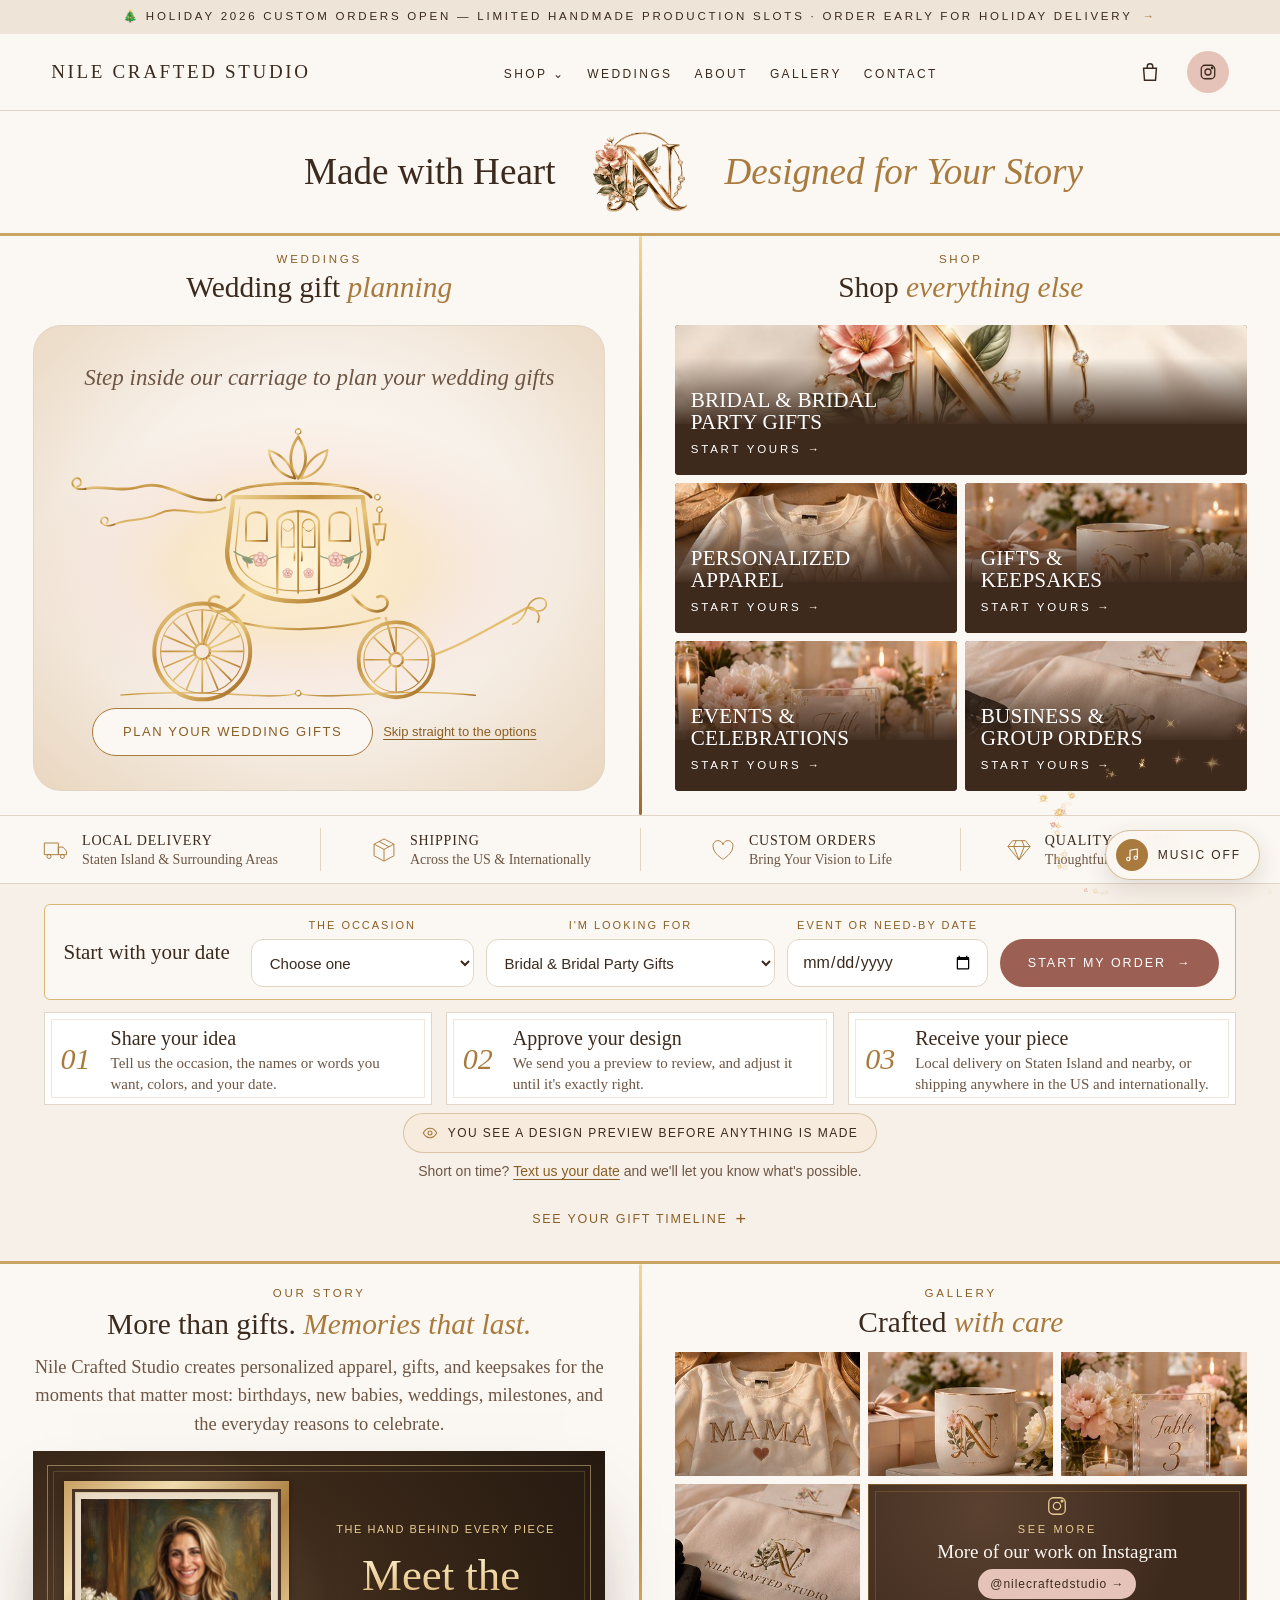
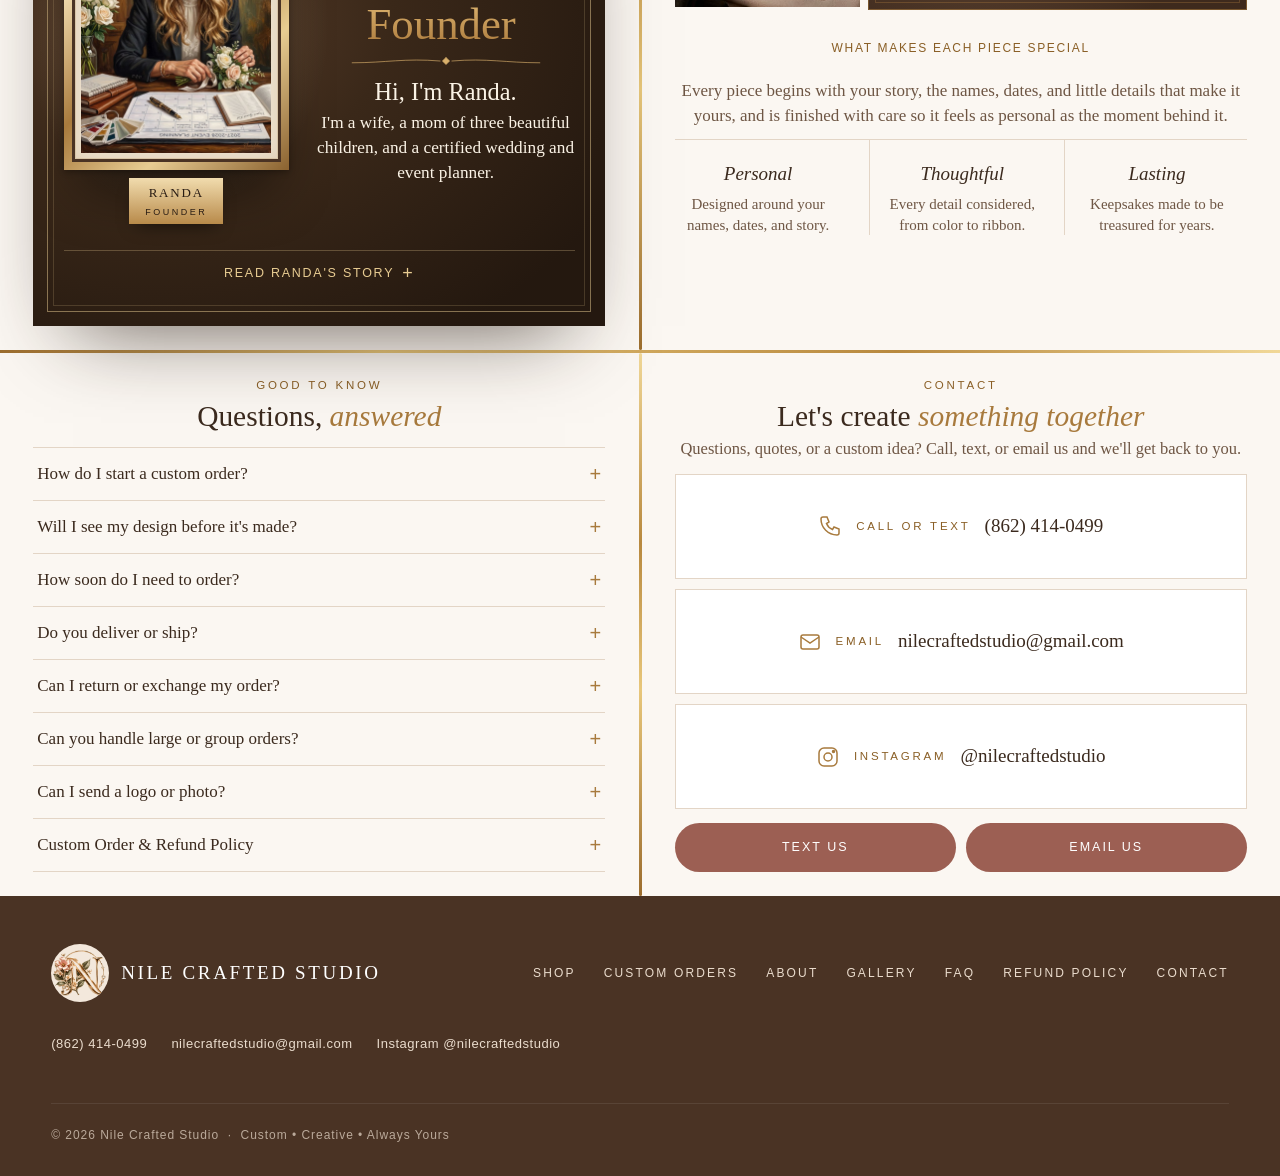
==== commit 4c8a7577: "Tune homepage for phones, tablets, laptops and large screens" ====
--- a/index.html
+++ b/index.html
@@ -2,7 +2,7 @@
 <html lang="en">
 <head>
   <meta charset="utf-8">
-  <meta name="viewport" content="width=device-width, initial-scale=1">
+  <meta name="viewport" content="width=device-width, initial-scale=1, viewport-fit=cover">
   <!-- Security: only this site, Google Fonts and nothing else may load here. If you add Google Analytics later, add https://www.googletagmanager.com to script-src and https://*.google-analytics.com https://*.googletagmanager.com to connect-src and img-src. -->
   <meta http-equiv="Content-Security-Policy" content="default-src 'self'; script-src 'self'; style-src 'self' 'unsafe-inline' https://fonts.googleapis.com; font-src 'self' https://fonts.gstatic.com; img-src 'self' data:; media-src 'self'; connect-src 'self'; object-src 'none'; base-uri 'self'; form-action 'self' mailto:; upgrade-insecure-requests">
   <meta name="referrer" content="strict-origin-when-cross-origin">
@@ -453,7 +453,7 @@
       .features p { font-size: 14px; line-height: 1.4; }
     }
   </style>
-  <link rel="stylesheet" href="golden.css?v=20261105">
+  <link rel="stylesheet" href="golden.css?v=20261106">
 </head>
 <body data-layout="c">
   <a class="skip" href="#main">Skip to content</a>
@@ -857,6 +857,6 @@
   <script src="nile-musicbox.js?v=20261102b" defer></script>
   <script src="nile-carriage.js?v=20261031" defer></script>
   <script src="nile-lotus-egg.js?v=20261102b" defer></script>
-  <script src="golden.js?v=20261105" defer></script>
+  <script src="golden.js?v=20261106" defer></script>
 </body>
 </html>
--- a/golden.css
+++ b/golden.css
@@ -114,7 +114,7 @@
 .gl-panel[hidden]{display:none}
 .gl-panel-x{position:absolute;top:14px;right:clamp(16px,4vw,56px);min-height:44px;padding:0 18px;border:1px solid var(--line);border-radius:999px;background:#fff;font-family:var(--sans);font-size:13px;color:var(--ink);cursor:pointer;z-index:1}
 .gl-tabs{display:none}
-@media (max-width:820px){
+@media (max-width:699px){
 .hero{height:auto;min-height:330px;padding:24px 0}
 .features ul{grid-template-columns:repeat(2,minmax(0,1fr));gap:6px 0;padding:10px 0}
 .features li{justify-content:flex-start;border:0!important;padding:4px 8px}
@@ -136,7 +136,7 @@
 }
 .gl-close #policy{padding-top:0}
 .gl-close #contact{padding-top:clamp(40px,4vw,60px)}
-@media (max-width:820px){.gl-close #contact{padding-top:28px}}
+@media (max-width:699px){.gl-close #contact{padding-top:28px}}
 .gl-crest{display:none}
 body[data-layout="c"] .hero,body[data-layout="c"] .gl-medal{display:none}
 body[data-layout="c"] .gl-crest{display:grid;grid-template-columns:minmax(0,1fr) auto minmax(0,1fr);align-items:center;gap:clamp(16px,2.6vw,36px);max-width:1440px;margin:0 auto;padding:10px clamp(18px,3.4vw,52px)}
@@ -180,7 +180,7 @@
 body[data-layout="c"] .gl-close .faq summary{padding:11px 4px;font-size:17px}
 body[data-layout="c"] .gl-close .faq summary::after{font-size:20px}
 body[data-layout="c"] .gl-close .contact-card{padding:10px 16px}
-@media (max-width:820px){
+@media (max-width:699px){
 body[data-layout="c"] .gl-crest{grid-template-columns:1fr;justify-items:center;gap:2px;padding:8px 16px;text-align:center}
 body[data-layout="c"] .gl-crest-logo{order:-1}
 .gl-crest-l{text-align:center}
@@ -273,7 +273,7 @@
 .wc-fast *,.wc-fast *::before,.wc-fast *::after,.wc-fast::after{transition-delay:0s!important;transition-duration:.2s!important;animation:none!important}
 .wc-fast.wc-open .wc-cimg,.wc-fast.wc-open .wc-wall{transform:none}
 .wc-fast.wc-open .wc-s1{opacity:0}
-@media (min-width:821px){
+@media (min-width:700px){
 body[data-layout="c"] .gl-first .cats{flex:none;grid-auto-rows:150px}
 body[data-layout="c"] .gl-first .wc-stage{flex:none;height:466px;min-height:0}
 body[data-layout="c"] .gl-first .wc-stage.wc-open{height:690px}
@@ -282,7 +282,7 @@
 .gl-quicklinks{display:none}
 }
 .gl-quicklinks{display:none}
-@media (max-width:820px){
+@media (max-width:699px){
 body[data-layout="c"] .gl-quicklinks{display:grid;grid-template-columns:repeat(5,minmax(0,1fr));border-top:1px solid var(--line);background:var(--ivory)}
 .gl-quicklinks a{display:flex;align-items:center;justify-content:center;min-height:44px;font-family:var(--sans);font-size:12.5px;color:var(--ink);border-left:1px solid var(--line)}
 .gl-quicklinks a:first-child{border-left:0}
@@ -294,7 +294,7 @@
 .gl-panel{padding-top:14px}
 body[data-layout="c"] .gl-mid .step{padding:12px 14px}
 }
-@media (max-width:820px){
+@media (max-width:699px){
 .gl-crest-logo img{width:64px}
 .gl-crest h1{font-size:23px}
 body[data-layout="c"] .gl-crest{padding:6px 16px 8px}
@@ -315,7 +315,7 @@
 body[data-layout="c"] #glPillars .pillars li{display:flex;flex-direction:column;gap:2px}
 body[data-layout="c"] #glPillars .pillars b{font-weight:500;font-size:19px}
 body[data-layout="c"] #glPillars .pillars span{font-size:15px;line-height:1.35;color:var(--ink-soft)}
-@media (max-width:820px){
+@media (max-width:699px){
 body[data-layout="c"] .gl-first .gl-head{display:none}
 body[data-layout="c"] .gl-first .gl-col{padding-top:12px}
 body[data-layout="c"] #glPillars .pillars{grid-template-columns:1fr}
@@ -324,8 +324,8 @@
 body[data-layout="c"] .gl-first .wc-close{top:26px;right:24px}
 body{overflow-x:clip}
 .music-btn.egg-ready{right:10px;bottom:10px;width:104px;height:135px}
-@media (max-width:820px){.music-btn.egg-ready{right:6px;bottom:calc(74px + env(safe-area-inset-bottom));width:78px;height:101px}}
-@media (min-width:821px) and (max-width:1100px){
+@media (max-width:699px){.music-btn.egg-ready{right:6px;bottom:calc(74px + env(safe-area-inset-bottom));width:78px;height:101px}}
+@media (min-width:700px) and (max-width:1100px){
 body[data-layout="c"] .gl-mid .quick form{grid-template-columns:repeat(3,minmax(0,1fr))}
 body[data-layout="c"] .gl-mid .quick .q-intro,body[data-layout="c"] .gl-mid .quick .btn{grid-column:1/-1}
 body[data-layout="c"] .gl-first .cats{grid-auto-rows:minmax(130px,auto)}
@@ -334,16 +334,11 @@
 @media (prefers-reduced-motion:reduce){.gl-col .cat,.gl-col .cat:hover{transition:none;transform:none}}
 .gl-col .cat .arrow,.gl-cats-one .cat .arrow{display:none}
 .quick form{max-width:none}
-@media (max-width:820px){
+@media (max-width:699px){
 .gl-block .quick label,.gl-block .quick select,.gl-block .quick input{width:100%;min-width:0}
 body[data-layout="c"] .gl-mid .quick form{grid-template-columns:repeat(2,minmax(0,1fr))}
 .music-btn.egg-ready{right:4px;width:70px;height:91px}
 .gl-block .wc-hint{padding-left:20px;padding-right:20px;letter-spacing:.09em}
-}
-@media (min-width:561px) and (max-width:820px){
-body[data-layout="c"] .gl-first .wc-stage{height:600px}
-body[data-layout="c"] .gl-first .wc-stage.wc-open{height:720px}
-body[data-layout="c"] .gl-first .cat,body[data-layout="c"] .gl-first .cat-bridal{min-height:190px}
 }
 @media (max-width:560px) and (max-height:790px){
 .wc-s1>p,.wc-s1>.wc-lead{display:none}
@@ -351,4 +346,85 @@
 .gl-crest-logo img{width:52px}
 .gl-crest h1{font-size:21px}
 }
-.gl-crest-h{font-family:var(--serif);font-weight:500;font-size:clamp(26px,2.9vw,40px);line-height:1.1;margin:0}@media (max-width:820px){.gl-crest-h{font-size:25px}}#glBlocks:empty{display:none}
+.gl-crest-h{font-family:var(--serif);font-weight:500;font-size:clamp(26px,2.9vw,40px);line-height:1.1;margin:0}@media (max-width:699px){.gl-crest-h{font-size:25px}}#glBlocks:empty{display:none}
+
+/* Screen-size tuning */
+:root{--gl-max:1440px;--gl-row:clamp(118px,calc((100dvh - 352px)/3),150px);--gl-stage:calc(var(--gl-row)*3 + 16px)}
+.gl-split{max-width:var(--gl-max)}
+body[data-layout="c"] .gl-crest{max-width:var(--gl-max)}
+.gl-first,.gl-second{position:relative}
+body[data-layout="c"] .gl-first,body[data-layout="c"] .gl-second{border-top:0}
+body[data-layout="c"] .gl-first::before,body[data-layout="c"] .gl-second::before{content:"";position:absolute;top:0;left:50%;width:100vw;height:3px;transform:translateX(-50%);background:#c9a463}
+.gl-first>.gl-line,.gl-second>.gl-line{margin-top:3px}
+.gl-first .wc-cbtn{width:min(100%,calc((var(--gl-stage) - 116px)*1.733));margin:0 auto}
+.gl-first .wc-s1{justify-content:center}
+.gl-col,.gl-mid{padding-left:max(clamp(18px,2.6vw,36px),env(safe-area-inset-left));padding-right:max(clamp(18px,2.6vw,36px),env(safe-area-inset-right))}
+@media (min-width:700px){
+body[data-layout="c"] .gl-first .cats{grid-auto-rows:var(--gl-row)}
+body[data-layout="c"] .gl-first .wc-stage{height:var(--gl-stage)}
+body[data-layout="c"] .gl-first .wc-stage.wc-open{height:max(var(--gl-stage),690px)}
+}
+@media (min-width:1700px){
+:root{--gl-max:1760px;--gl-row:clamp(150px,calc((100dvh - 380px)/3),200px)}
+body[data-layout="c"] .gl-mid .gl-block,body[data-layout="c"] .gl-mid>#glTimeline{max-width:1660px}
+.gl-crest h1,.gl-crest-h{font-size:46px}
+.gl-crest-logo img{width:120px}
+body[data-layout="c"] .gl-first .gl-head h2,body[data-layout="c"] .gl-second .gl-head h2,body[data-layout="c"] .gl-second .gl-head h3,body[data-layout="c"] .gl-close .gl-head h2{font-size:38px}
+.gl-col .cat h3{font-size:27px}
+.gl-block>.story,body[data-layout="c"] #glPillars .story{font-size:20px}
+}
+@media (min-width:2200px){
+:root{--gl-max:2100px;--gl-row:clamp(170px,calc((100dvh - 400px)/3),250px)}
+body[data-layout="c"] .gl-mid .gl-block,body[data-layout="c"] .gl-mid>#glTimeline{max-width:2000px}
+.gl-crest h1,.gl-crest-h{font-size:56px}
+.gl-crest-logo img{width:140px}
+body[data-layout="c"] .gl-first .gl-head h2,body[data-layout="c"] .gl-second .gl-head h2,body[data-layout="c"] .gl-second .gl-head h3,body[data-layout="c"] .gl-close .gl-head h2{font-size:44px}
+.gl-col .cat h3{font-size:32px}
+.gl-block>.story,body[data-layout="c"] #glPillars .story{font-size:22px}
+}
+@media (max-width:699px){
+:root{--gl-stage:clamp(290px,calc(100dvh - 367px),440px)}
+.announce{height:30px}
+.brand img{width:42px;height:42px}
+body[data-layout="c"] .gl-crest{display:flex;flex-wrap:wrap;justify-content:center;align-items:center;gap:0 8px;padding:4px 12px 8px}
+.gl-crest-logo{flex:0 0 100%;display:flex;justify-content:center}
+.gl-crest-logo img{width:52px}
+.gl-crest h1,.gl-crest-h{font-size:clamp(15px,4.4vw,18px);white-space:nowrap}
+.gl-crest h1::after{content:" \00b7";color:var(--gold)}
+body[data-layout="c"] .gl-quicklinks a{min-height:44px}
+.gl-tabs{top:58px}
+.gl-tabs button{min-height:48px;font-size:20px}
+body[data-layout="c"] .gl-first .wc-stage{height:var(--gl-stage)}
+.gl-first .wc-cbtn{width:min(100%,calc((var(--gl-stage) - 104px)*1.733));margin:0 auto}
+.gl-block .wc-s1{padding:8px;justify-content:center}
+.gl-first .wc-hint{order:2}
+.gl-col,.gl-mid{padding-left:max(14px,env(safe-area-inset-left));padding-right:max(14px,env(safe-area-inset-right))}
+.gl-block,#faq,#contact,#policy,.gl-panel{scroll-margin-top:120px}
+.gl-block .quick select,.gl-block .quick input{font-size:16px}
+}
+@media (max-width:699px) and (max-height:760px){.wc-s1>.wc-lead{display:none}}
+@media (max-width:480px){
+body[data-layout="c"] .gl-mid .quick form,.gl-block .quick form{grid-template-columns:minmax(0,1fr)}
+body[data-layout="c"] .gl-mid .quick .q-intro,body[data-layout="c"] .gl-mid .quick label,body[data-layout="c"] .gl-mid .quick .btn{grid-column:1}
+}
+@media (max-width:360px){.gl-block .wc-hint{padding-left:14px;padding-right:14px;font-size:11px}.gl-quicklinks a{font-size:11.5px}}
+/* short, wide screens such as a phone held sideways */
+@media (max-height:500px){
+header,.gl-tabs{position:static}
+.announce{display:none}
+:root{--gl-row:clamp(100px,calc((100dvh - 40px)/3),130px)}
+body[data-layout="c"] .gl-crest{padding:2px 16px}
+.gl-crest-logo img{width:56px}
+.gl-first .gl-head{display:none}
+body[data-layout="c"] .gl-first .gl-col{padding-top:10px;padding-bottom:12px}
+.music-btn.egg-ready{width:70px;height:91px;bottom:6px;right:6px}
+}
+@media (max-width:699px){.nav{height:56px}}
+@media (min-width:1700px){.wrap{max-width:var(--gl-max)}.gl-panel .wrap{max-width:1440px}}
+@media (min-width:2200px){.gl-first .wc-hint{font-size:15px;padding:18px 34px}.gl-skip{font-size:16px}.gl-head .eyebrow{font-size:14px}.nav a{font-size:14px}}
+@media (max-width:699px) and (max-height:540px){.gl-crest-logo{display:none}.gl-quicklinks{display:none!important}.wc-s1>.wc-lead{display:none}}
+@media (max-height:500px){.mbar{display:none!important}.music-btn.egg-ready{bottom:6px}}
+@media (max-width:1100px){body[data-layout="c"] .gl-first .wc-stage.wc-open{height:800px}}
+@media (min-width:561px) and (max-width:699px){body[data-layout="c"] .gl-first .wc-stage.wc-open{height:720px}}
+#wcStage{scroll-margin-top:90px}
+@media (max-width:699px){#wcStage{scroll-margin-top:116px}}
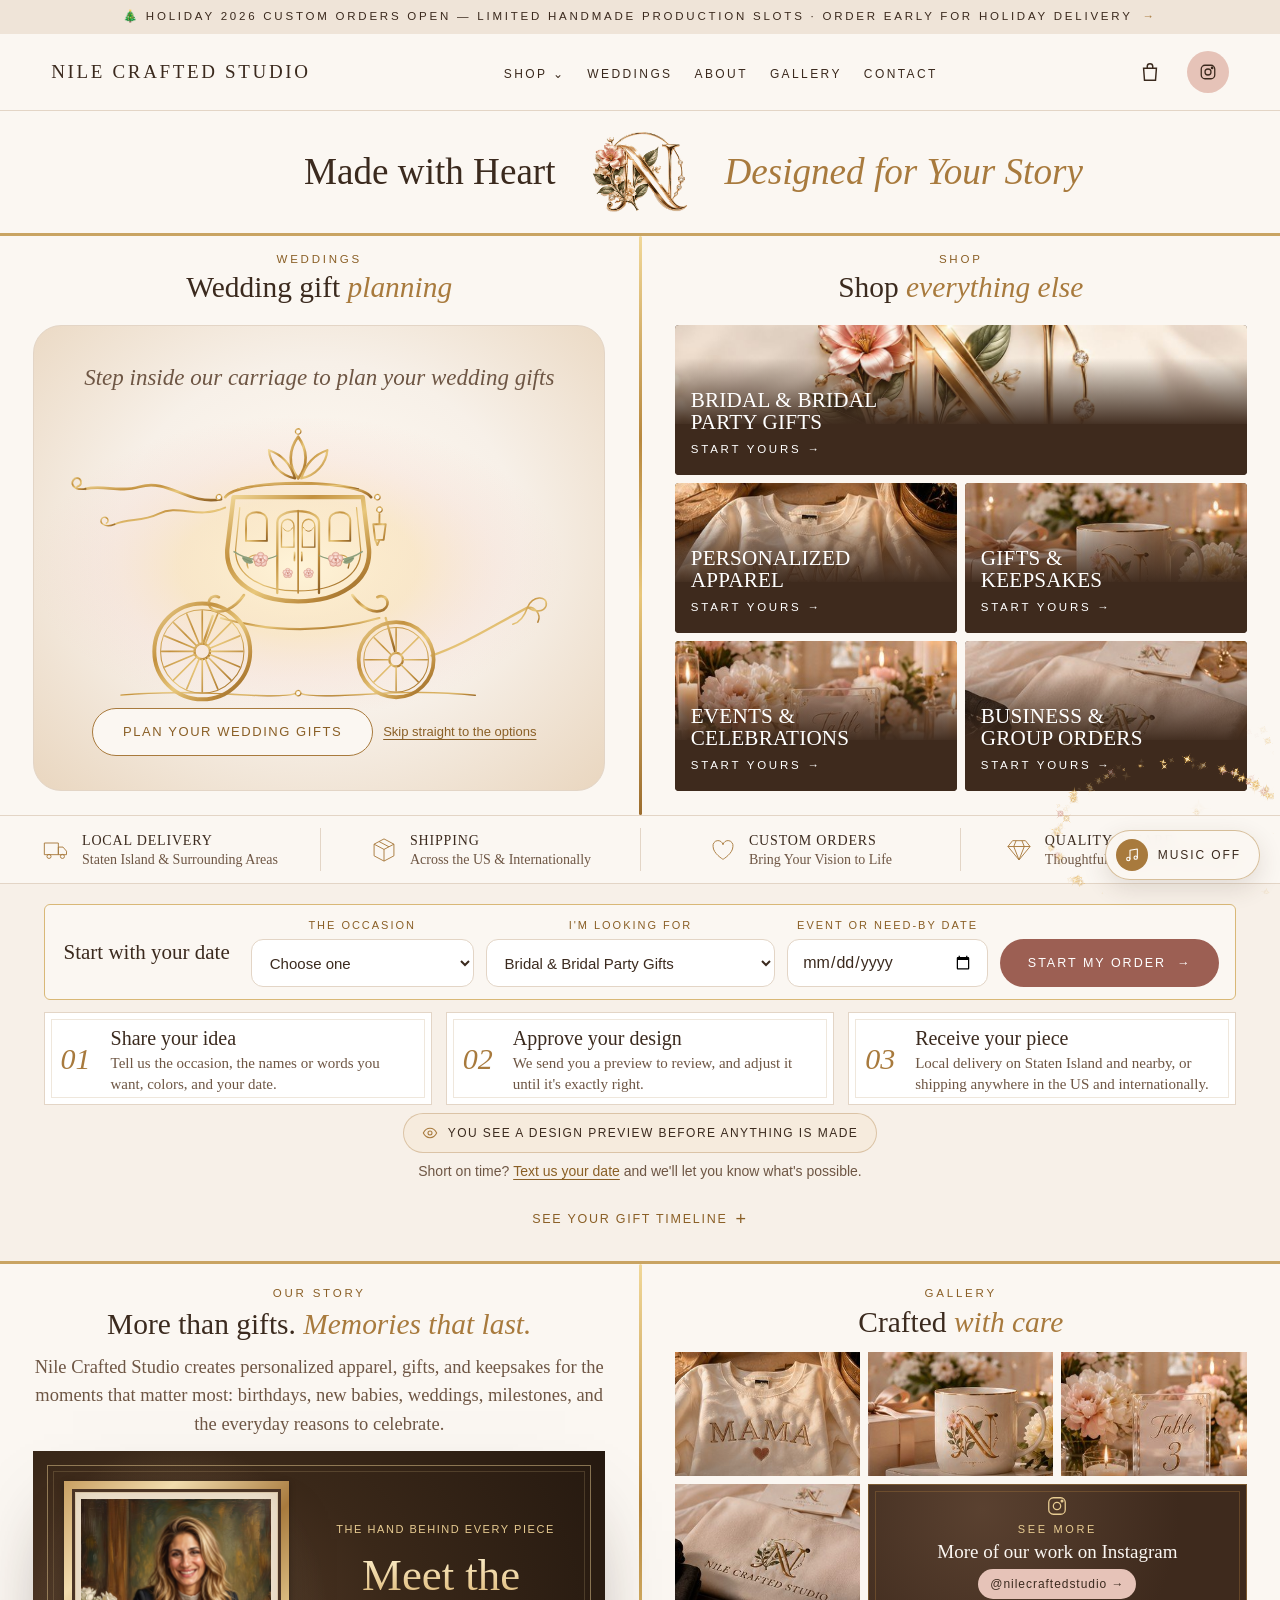
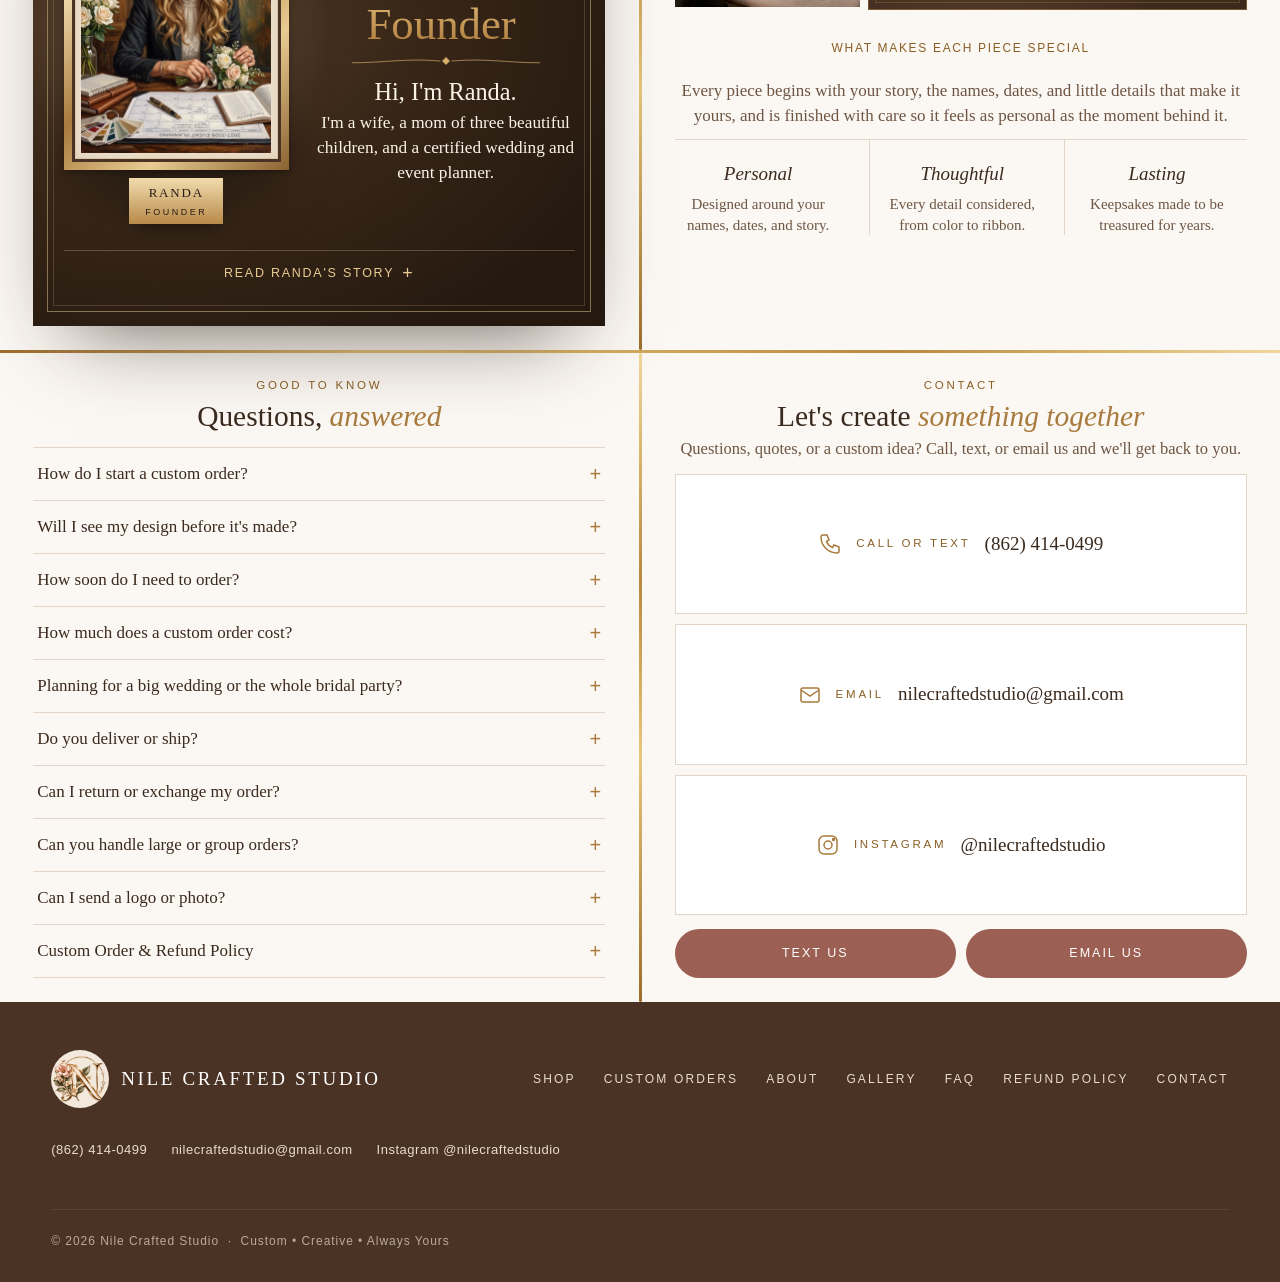
==== commit ca949706: "Persona review polish: link nile-polish css/js, add cost and big-wedding FAQs" ====
--- a/index.html
+++ b/index.html
@@ -454,6 +454,7 @@
     }
   </style>
   <link rel="stylesheet" href="golden.css?v=20261106">
+  <link rel="stylesheet" href="nile-polish.css?v=20261107">
 </head>
 <body data-layout="c">
   <a class="skip" href="#main">Skip to content</a>
@@ -557,7 +558,7 @@
 <div class="gl-split gl-close">
   <div class="gl-col" id="faq">
     <div class="gl-head"><p class="eyebrow">Good to know</p><h2>Questions, <em>answered</em></h2></div>
-    <div class="faq"><details><summary>How do I start a custom order?</summary><p>Tap <a href="#quote" data-quote>Start a Custom Order</a> and tell us the occasion, the names or words you'd like, your colors and your date. It opens your email or messages app with everything filled in, so you just press send. You can also call, text or DM us on Instagram.</p></details><details><summary>Will I see my design before it's made?</summary><p>Yes. We send you a design preview first and adjust it until it's exactly right. Nothing is made until you approve it.</p></details><details><summary>How soon do I need to order?</summary><p>It depends on the piece and the quantity, so share your date as early as you can and we'll tell you what's possible for your timeline.</p></details><details><summary>Do you deliver or ship?</summary><p>We offer local delivery on Staten Island and surrounding areas, and we ship anywhere in the United States. We also ship internationally. Tell us where your order is headed and we'll confirm shipping cost and timing with your design preview.</p></details><details><summary>Can I return or exchange my order?</summary><p>Every piece is made just for you, so all sales are final. If your order arrives damaged, defective or incorrect, send us photos and we'll make it right. <a href="#policy">Read our full policy</a>.</p></details><details><summary>Can you handle large or group orders?</summary><p>Yes. From matching sets for a bridal party to branded apparel for your team, choose Business &amp; Group Orders and tell us how many pieces you need.</p></details>
+    <div class="faq"><details><summary>How do I start a custom order?</summary><p>Tap <a href="#quote" data-quote>Start a Custom Order</a> and tell us the occasion, the names or words you'd like, your colors and your date. It opens your email or messages app with everything filled in, so you just press send. You can also call, text or DM us on Instagram.</p></details><details><summary>Will I see my design before it's made?</summary><p>Yes. We send you a design preview first and adjust it until it's exactly right. Nothing is made until you approve it.</p></details><details><summary>How soon do I need to order?</summary><p>It depends on the piece and the quantity, so share your date as early as you can and we'll tell you what's possible for your timeline.</p></details><details><summary>How much does a custom order cost?</summary><p>Every piece is priced for you, based on the item, the quantity and the personalization. Share your idea and your budget, and we'll send your price together with your design preview, so you know the total before anything is made.</p></details><details><summary>Planning for a big wedding or the whole bridal party?</summary><p>We can plan it with you: bridal party sets, matching tees for the shower or bachelorette, and favors or thank-you gifts for your guests. Choose Bridal &amp; Bridal Party Gifts, add your guest count, and we'll work out quantities and timing for your date.</p></details><details><summary>Do you deliver or ship?</summary><p>We offer local delivery on Staten Island and surrounding areas, and we ship anywhere in the United States. We also ship internationally. Tell us where your order is headed and we'll confirm shipping cost and timing with your design preview.</p></details><details><summary>Can I return or exchange my order?</summary><p>Every piece is made just for you, so all sales are final. If your order arrives damaged, defective or incorrect, send us photos and we'll make it right. <a href="#policy">Read our full policy</a>.</p></details><details><summary>Can you handle large or group orders?</summary><p>Yes. From matching sets for a bridal party to branded apparel for your team, choose Business &amp; Group Orders and tell us how many pieces you need.</p></details>
       <details><summary>Can I send a logo or photo?</summary><p>Yes. Send your request first, then reply with your logo or photos by email or text. We'll include them in your design preview.</p></details><details id="policy"><summary>Custom Order &amp; Refund Policy</summary><div class="gl-policy"><p>All Nile Crafted Studio products are custom-made and personalized specifically for you. Due to the nature of our customized products, all sales are final and non-refundable.</p><p>Your satisfaction is extremely important to us! If you are not 100% satisfied with your order, please don't hesitate to reach out. We genuinely care about your experience and will do our best to address your concerns and find an appropriate solution.</p><p>If your order arrives damaged, defective, or incorrect, please contact us with photos so we can review the issue and assist you.</p><p class="policy-sign">Thank you for supporting Nile Crafted Studio and allowing us to create something special for you!</p></div></details>
     </div>
   </div>
@@ -858,5 +859,6 @@
   <script src="nile-carriage.js?v=20261031" defer></script>
   <script src="nile-lotus-egg.js?v=20261102b" defer></script>
   <script src="golden.js?v=20261106" defer></script>
+  <script src="nile-polish.js?v=20261107" defer></script>
 </body>
 </html>
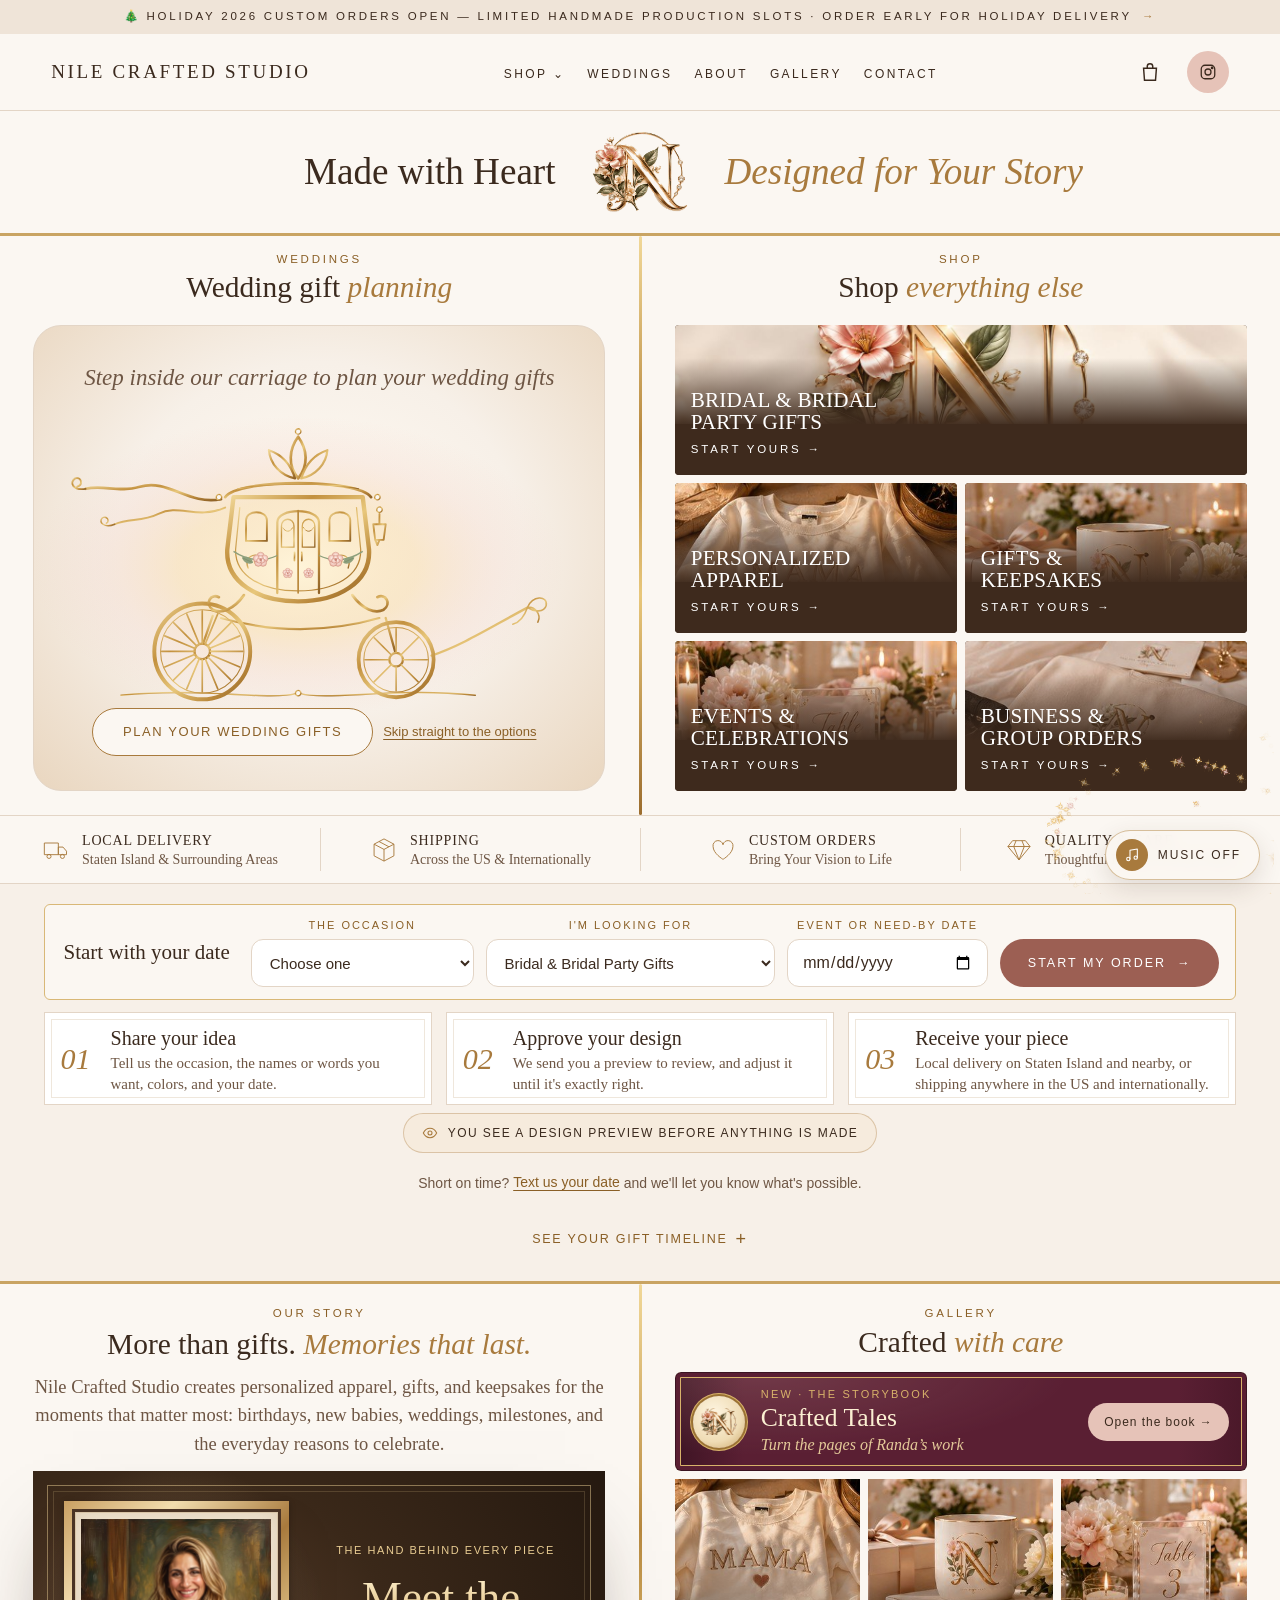
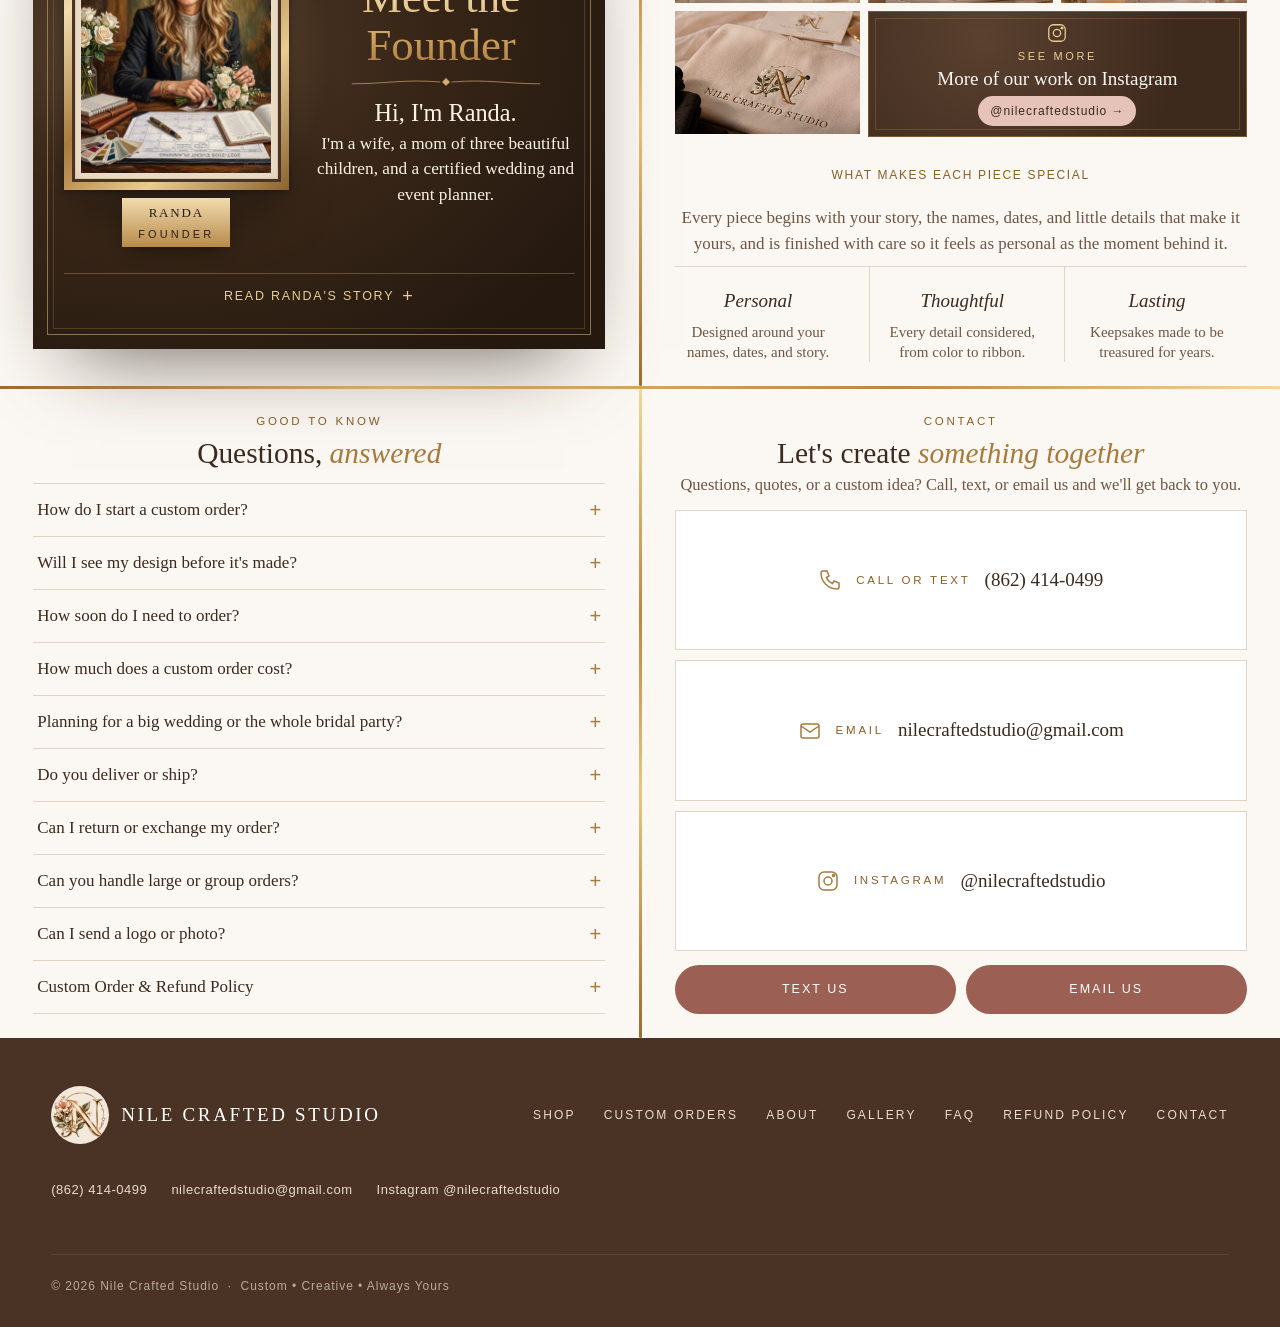
==== commit e2731380: "Deploy Crafted Tales: gallery entrance, open freely until sign-in is configured, sitemap" ====
--- a/index.html
+++ b/index.html
@@ -454,7 +454,7 @@
     }
   </style>
   <link rel="stylesheet" href="golden.css?v=20261106">
-  <link rel="stylesheet" href="nile-polish.css?v=20261107">
+  <link rel="stylesheet" href="nile-polish.css?v=20261108">
 </head>
 <body data-layout="c">
   <a class="skip" href="#main">Skip to content</a>
@@ -809,6 +809,11 @@
   <div class="gl-block" data-b="gallery" id="gallery">
     <div class="gl-head gl-head-s"><p class="eyebrow">Gallery</p><h3>Crafted <em>with care</em></h3></div>
     <div class="gallery-grid">
+          <a class="tale-link" href="storybook.html" aria-label="Open Crafted Tales, Randa's storybook of her work">
+            <span class="tale-book" aria-hidden="true"><img src="mark.png" alt="" width="40" height="40" loading="lazy"></span>
+            <span class="tale-text"><span class="eyebrow">New &middot; The storybook</span><strong>Crafted Tales</strong><span class="tale-sub">Turn the pages of Randa&rsquo;s work</span></span>
+            <span class="tale-go">Open the book &rarr;</span>
+          </a>
           <img src="cat-apparel.jpg" alt="Personalized MAMA sweatshirt" loading="lazy">
           <img src="cat-gifts.jpg" alt="Monogrammed mug and gift box" loading="lazy">
           <img src="cat-events.jpg" alt="Table number sign for an event" loading="lazy">
--- a/nile-polish.css
+++ b/nile-polish.css
@@ -0,0 +1,31 @@
+/* nile-polish.css · persona review fixes · Nov 7, 2026 */
+
+/* Phones: the Weddings/Shop switch only matters at the top of the page.
+   Once you scroll past those two panels it slides away, freeing ~54px of screen. */
+.gl-tabs{transition:transform .25s ease,opacity .2s ease}
+.gl-tabs.gl-tabs--away{transform:translateY(-140%);opacity:0;pointer-events:none}
+@media (prefers-reduced-motion:reduce){.gl-tabs{transition:none}}
+
+/* Bigger tap targets (Apple's minimum is 44px) for small text links */
+.gl-rush a,.wc-note a,#faq details p a{display:inline-flex;align-items:center;min-height:44px}
+footer .foot nav a,footer .foot-contact a{display:inline-flex;align-items:center;min-height:44px}
+
+/* Readable minimum sizes */
+.announce .eyebrow{font-size:11.5px}
+.gl-block .founder-plaque span,.founder-plaque span{font-size:11px}
+
+/* Crafted Tales storybook entrance in the gallery (Nov 8, 2026) */
+.tale-link{grid-column:1/-1;display:flex;align-items:center;gap:16px;padding:14px 18px;border-radius:6px;text-decoration:none;color:#f3dca4;
+  background:radial-gradient(90% 140% at 15% 0%,rgba(255,220,200,.14),transparent 60%),linear-gradient(90deg,#3e1424,#5a1f33 12%,#5a1f33 88%,#4a1829);
+  box-shadow:inset 0 0 0 1px rgba(0,0,0,.35),inset 0 0 0 5px #5a1f33,inset 0 0 0 6px #d8b26a;transition:transform .25s ease,box-shadow .25s ease}
+.tale-link:hover{transform:translateY(-2px);box-shadow:inset 0 0 0 1px rgba(0,0,0,.35),inset 0 0 0 5px #5a1f33,inset 0 0 0 6px #f3dca4,0 10px 24px rgba(62,20,36,.25)}
+.tale-link:focus-visible{outline:2px solid #a87a3d;outline-offset:3px}
+.tale-book{flex:none;width:52px;height:52px;border-radius:50%;display:grid;place-items:center;background:radial-gradient(circle at 40% 35%,#fff6e3,#efdcb5 60%,#c9a466);box-shadow:0 0 0 2px #9a7233,0 0 0 3px #d8b26a}
+.tale-book img{width:40px;height:40px}
+.tale-text{display:flex;flex-direction:column;gap:2px;min-width:0;flex:1}
+.tale-text .eyebrow{color:#d8b26a;font-size:11px;letter-spacing:.2em}
+.tale-text strong{font-family:var(--serif);font-weight:500;font-size:clamp(22px,2vw,28px);line-height:1.05;color:#fbefd2}
+.tale-sub{font-family:var(--serif);font-style:italic;font-size:16px;color:#f3dca4;opacity:.9}
+.tale-go{flex:none;font-family:var(--sans);font-size:12px;letter-spacing:.08em;padding:10px 16px;border-radius:999px;background:#e6c3b8;color:var(--ink);white-space:nowrap}
+@media (max-width:520px){.tale-link{flex-wrap:wrap;gap:12px}.tale-go{flex-basis:100%;text-align:center;min-height:44px;display:flex;align-items:center;justify-content:center}}
+@media (prefers-reduced-motion:reduce){.tale-link{transition:none}.tale-link:hover{transform:none}}
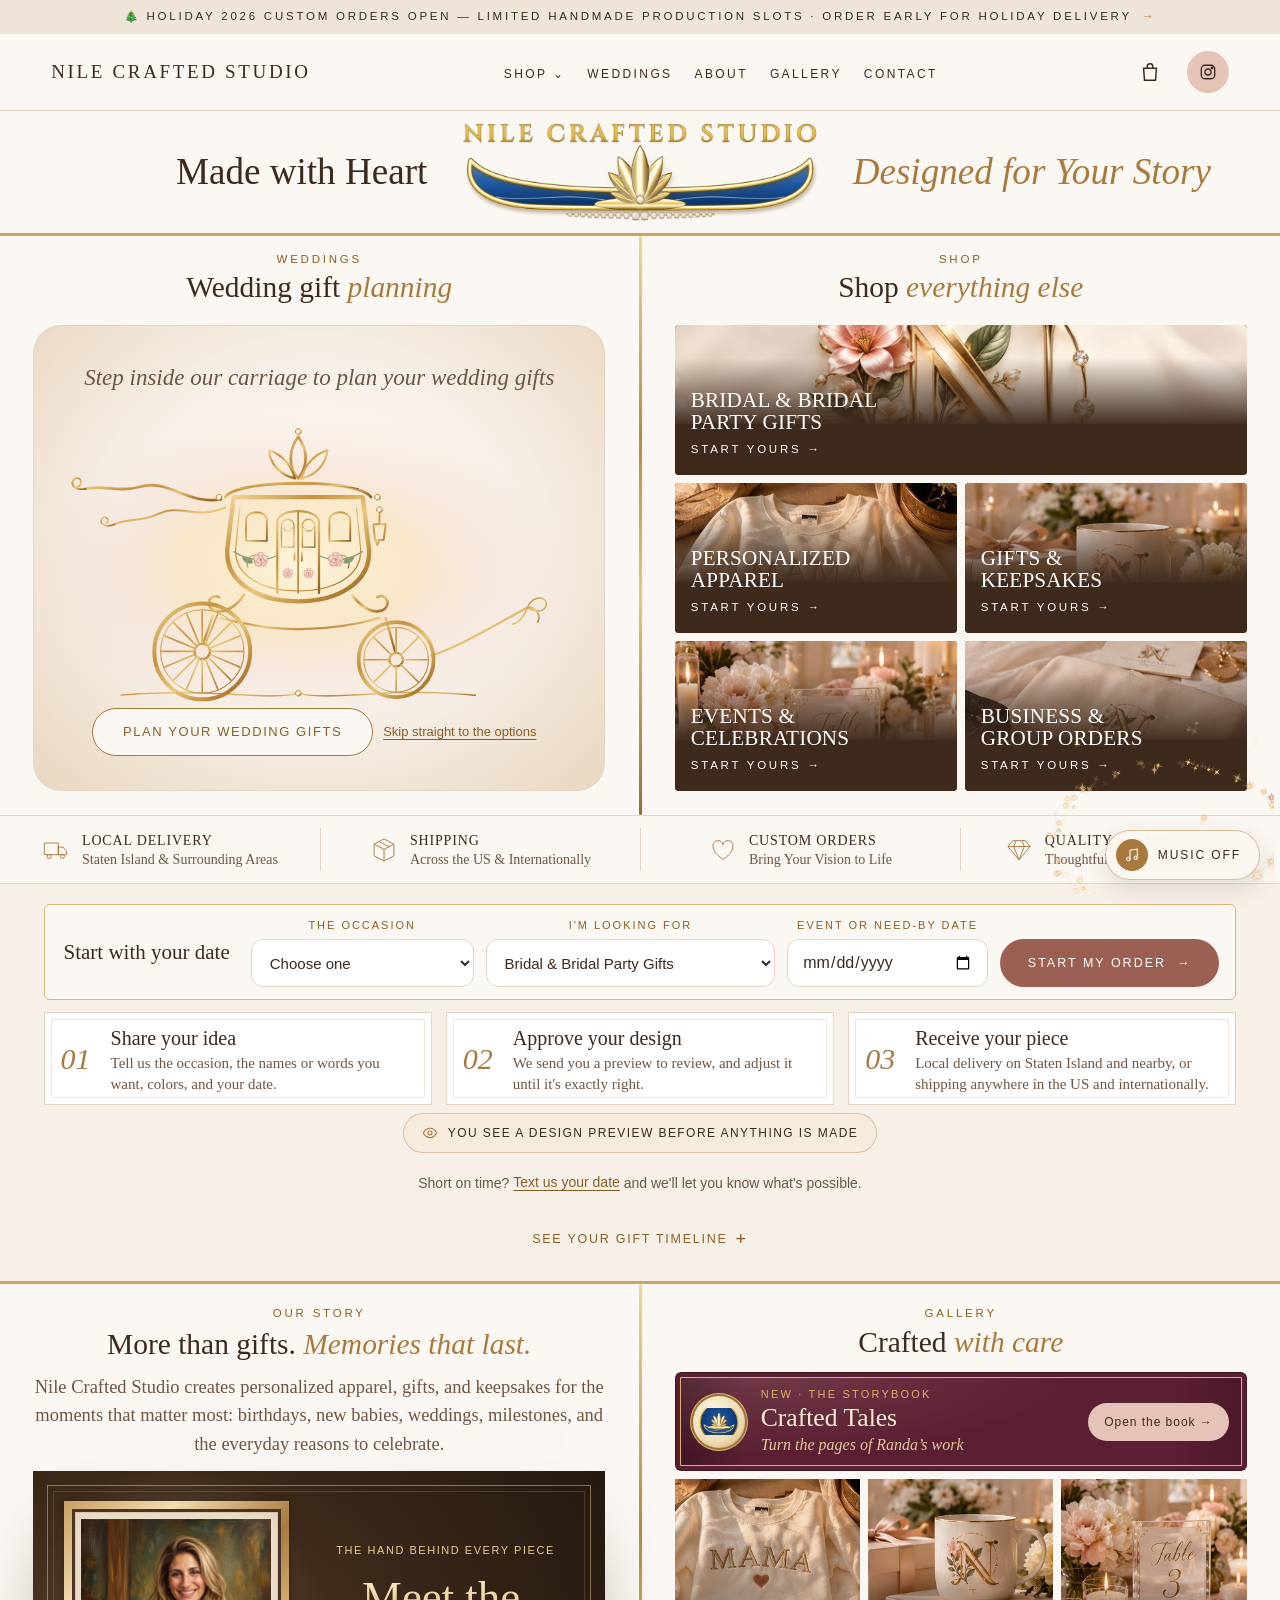
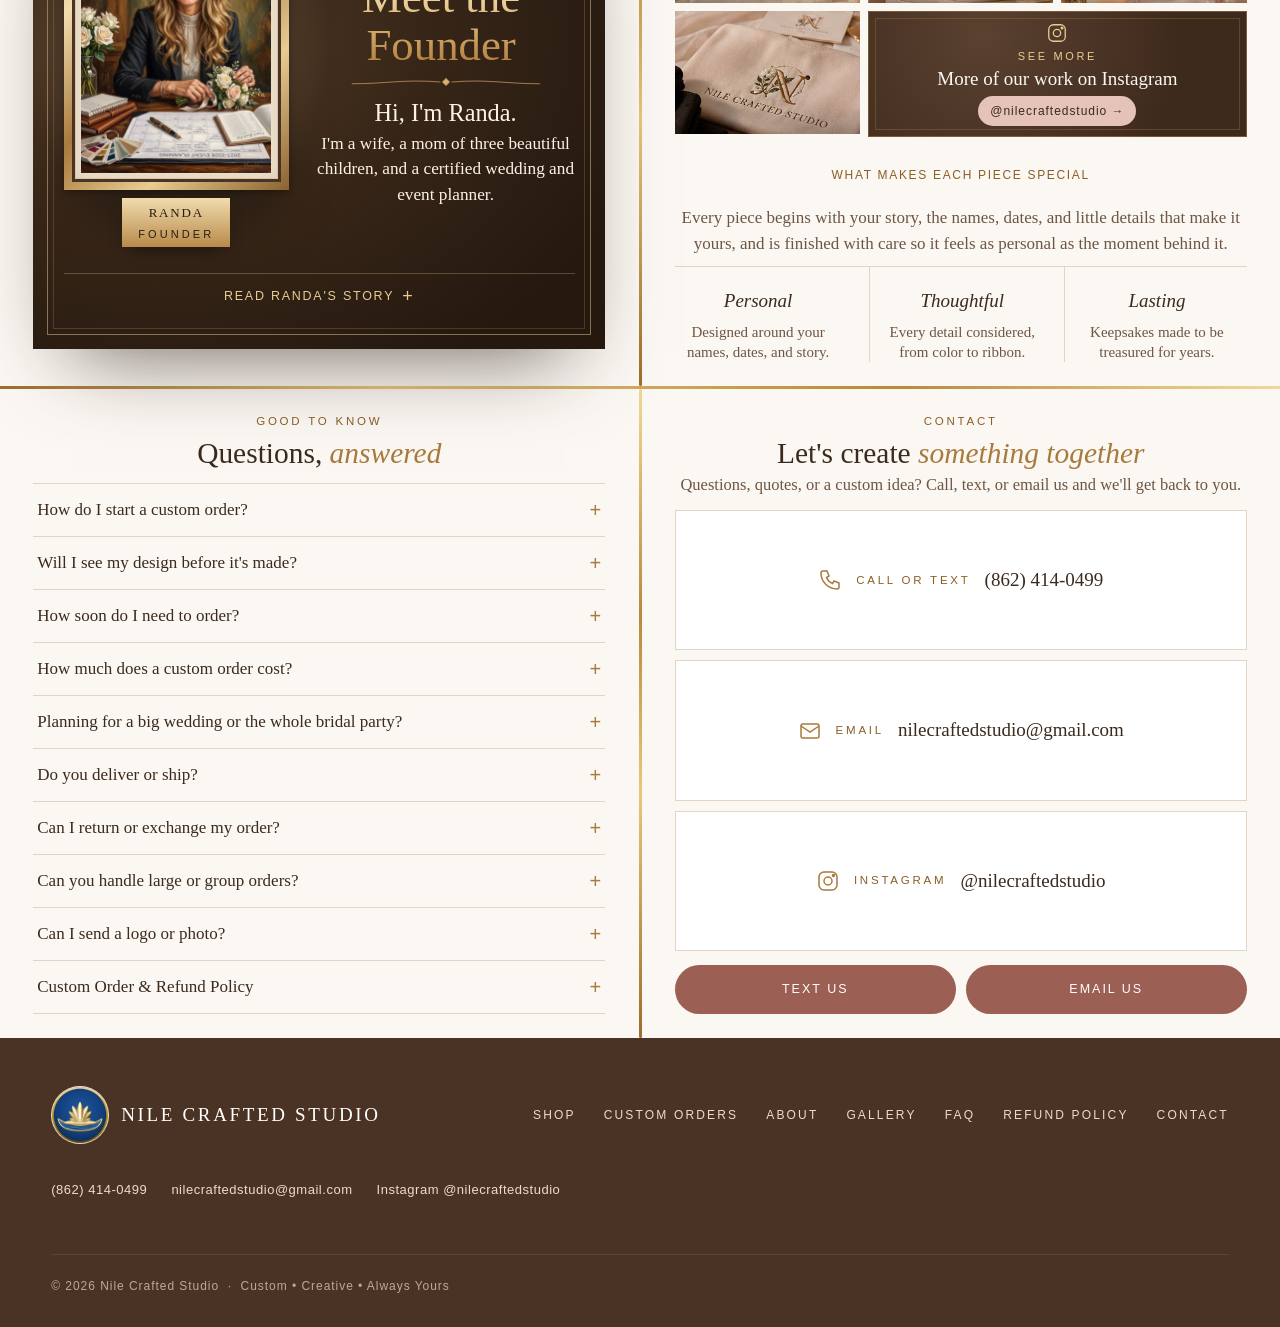
==== commit a8049721: "Switch site to the new main logo (lotus boat wordmark); N mark files kept for seasonal use" ====
--- a/index.html
+++ b/index.html
@@ -10,10 +10,10 @@
   <meta name="description" content="Nile Crafted Studio: personalized apparel, gifts, keepsakes, event pieces and business orders. Made with heart, designed for your story. Bridal and bridal party gifts too. Local delivery on Staten Island, shipping across the US and internationally.">
   <meta property="og:title" content="Nile Crafted Studio">
   <meta property="og:description" content="Custom gifts, apparel, bridal party gifts and keepsakes for life's most special moments. Shipping across the US and internationally.">
-  <meta property="og:image" content="https://www.nilecraftedstudio.com/logo.jpg">
+  <meta property="og:image" content="https://www.nilecraftedstudio.com/og-main.jpg">
   <meta property="og:image:width" content="1200">
-  <meta property="og:image:height" content="800">
-  <meta property="og:image:alt" content="Nile Crafted Studio gold N monogram with pink flowers">
+  <meta property="og:image:height" content="630">
+  <meta property="og:image:alt" content="Nile Crafted Studio logo: gold wordmark on a lapis Nile boat with a gold lotus">
   <meta property="og:url" content="https://www.nilecraftedstudio.com/">
   <meta property="og:type" content="website">
   <meta property="og:site_name" content="Nile Crafted Studio">
@@ -21,8 +21,8 @@
   <link rel="canonical" href="https://www.nilecraftedstudio.com/">
   <script type="application/ld+json">{"@context":"https://schema.org","@type":"LocalBusiness","name":"Nile Crafted Studio","url":"https://www.nilecraftedstudio.com/","logo":"https://www.nilecraftedstudio.com/logo.jpg","image":"https://www.nilecraftedstudio.com/logo.jpg","telephone":"+1-862-414-0499","email":"nilecraftedstudio@gmail.com","founder":{"@type":"Person","name":"Randa"},"areaServed":["Staten Island, NY","United States","Worldwide"],"sameAs":["https://www.instagram.com/nilecraftedstudio/"]}</script>
   <meta name="theme-color" content="#f7f0e8">
-  <link rel="icon" type="image/png" href="/favicon.png">
-  <link rel="apple-touch-icon" href="/apple-touch-icon.png">
+  <link rel="icon" type="image/png" href="/favicon-lotus.png">
+  <link rel="apple-touch-icon" href="/apple-touch-lotus.png">
   <link rel="preconnect" href="https://fonts.googleapis.com">
   <link rel="preconnect" href="https://fonts.gstatic.com" crossorigin>
   <link href="https://fonts.googleapis.com/css2?family=Cinzel:wght@600;700&family=Cormorant+Garamond:ital,wght@0,400;0,500;0,600;1,400;1,500&family=Jost:wght@300;400;500&family=Pinyon+Script&display=swap" rel="stylesheet">
@@ -455,6 +455,7 @@
   </style>
   <link rel="stylesheet" href="golden.css?v=20261106">
   <link rel="stylesheet" href="nile-polish.css?v=20261108">
+<style id="ncs-main-logo">.gl-crest-logo img.ncs-main{width:auto;height:clamp(84px,8vw,108px);max-width:none}@media (min-width:1700px){.gl-crest-logo img.ncs-main{width:auto;height:120px}}@media (min-width:2200px){.gl-crest-logo img.ncs-main{width:auto;height:140px}}@media (max-width:699px){.gl-crest-logo img.ncs-main{width:min(250px,70vw);height:auto}}@media (max-width:560px) and (max-height:790px){.gl-crest-logo img.ncs-main{width:min(220px,64vw);height:auto}}@media (max-height:500px){.gl-crest-logo img.ncs-main{width:auto;height:56px}}</style>
 </head>
 <body data-layout="c">
   <a class="skip" href="#main">Skip to content</a>
@@ -467,7 +468,7 @@
   <header id="top">
     <div class="wrap nav">
       <a class="brand" href="#top" aria-label="Nile Crafted Studio home">
-        <img src="mark.png" alt="" width="58" height="58">
+        <img src="mark-lotus.webp" alt="" width="58" height="58">
         <span>Nile Crafted Studio</span>
       </a>
 
@@ -507,7 +508,7 @@
 
 <div class="gl-crest">
   <h1 class="gl-crest-l">Made with Heart</h1>
-  <a class="gl-crest-logo" href="#top" aria-label="Nile Crafted Studio home"><img src="mark.png" alt="" width="192" height="192"></a>
+  <a class="gl-crest-logo" href="#top" aria-label="Nile Crafted Studio home"><img class="ncs-main" src="logo-main.webp" alt="Nile Crafted Studio" width="960" height="274"></a>
   <p class="gl-crest-r gl-crest-h"><em>Designed for Your Story</em></p>
 </div>
 <div id="glFeatTop"><section class="features" aria-label="Why shop with us">
@@ -530,7 +531,7 @@
         </li>
       </ul>
     </section></div>
-<div class="gl-medal" aria-hidden="true"><img src="mark.png" alt="" width="72" height="72"></div>
+<div class="gl-medal" aria-hidden="true"><img src="mark-lotus.webp" alt="" width="72" height="72"></div>
 <nav class="gl-quicklinks" aria-label="Shop collections">
   <a href="#custom-orders" data-quote data-category="Bridal &amp; Bridal Party Gifts" data-occasion="Wedding">Bridal</a>
   <a href="#apparel">Apparel</a>
@@ -810,7 +811,7 @@
     <div class="gl-head gl-head-s"><p class="eyebrow">Gallery</p><h3>Crafted <em>with care</em></h3></div>
     <div class="gallery-grid">
           <a class="tale-link" href="storybook.html" aria-label="Open Crafted Tales, Randa's storybook of her work">
-            <span class="tale-book" aria-hidden="true"><img src="mark.png" alt="" width="40" height="40" loading="lazy"></span>
+            <span class="tale-book" aria-hidden="true"><img src="mark-lotus.webp" alt="" width="40" height="40" loading="lazy"></span>
             <span class="tale-text"><span class="eyebrow">New &middot; The storybook</span><strong>Crafted Tales</strong><span class="tale-sub">Turn the pages of Randa&rsquo;s work</span></span>
             <span class="tale-go">Open the book &rarr;</span>
           </a>
@@ -831,7 +832,7 @@
 
   <footer>
     <div class="wrap foot">
-      <a class="brand" href="#top"><img src="mark.png" alt="" width="46" height="46"><span>Nile Crafted Studio</span></a>
+      <a class="brand" href="#top"><img src="mark-lotus.webp" alt="" width="46" height="46"><span>Nile Crafted Studio</span></a>
       <nav aria-label="Footer">
         <a href="#shop">Shop</a><a href="#custom-orders">Custom Orders</a><a href="#about">About</a><a href="#gallery">Gallery</a><a href="#faq">FAQ</a><a href="#policy">Refund Policy</a><a href="#contact">Contact</a>
       </nav>
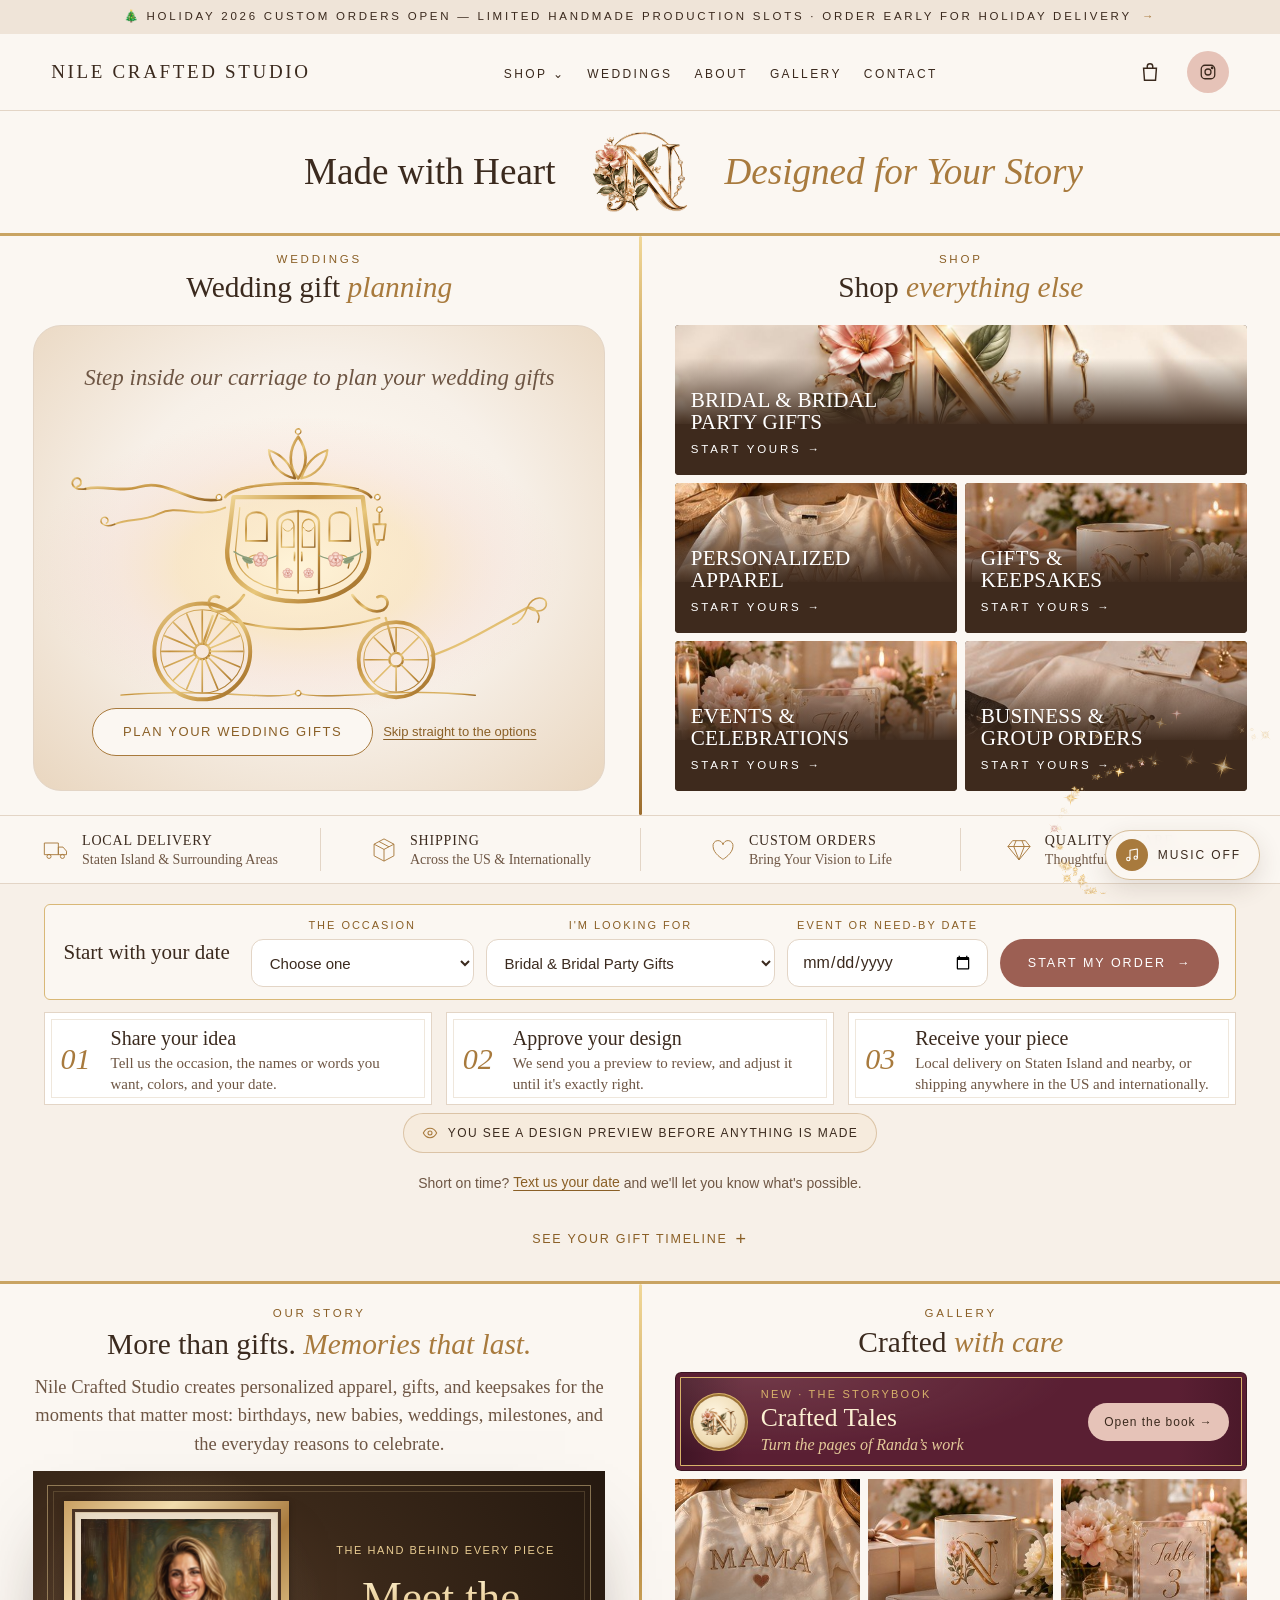
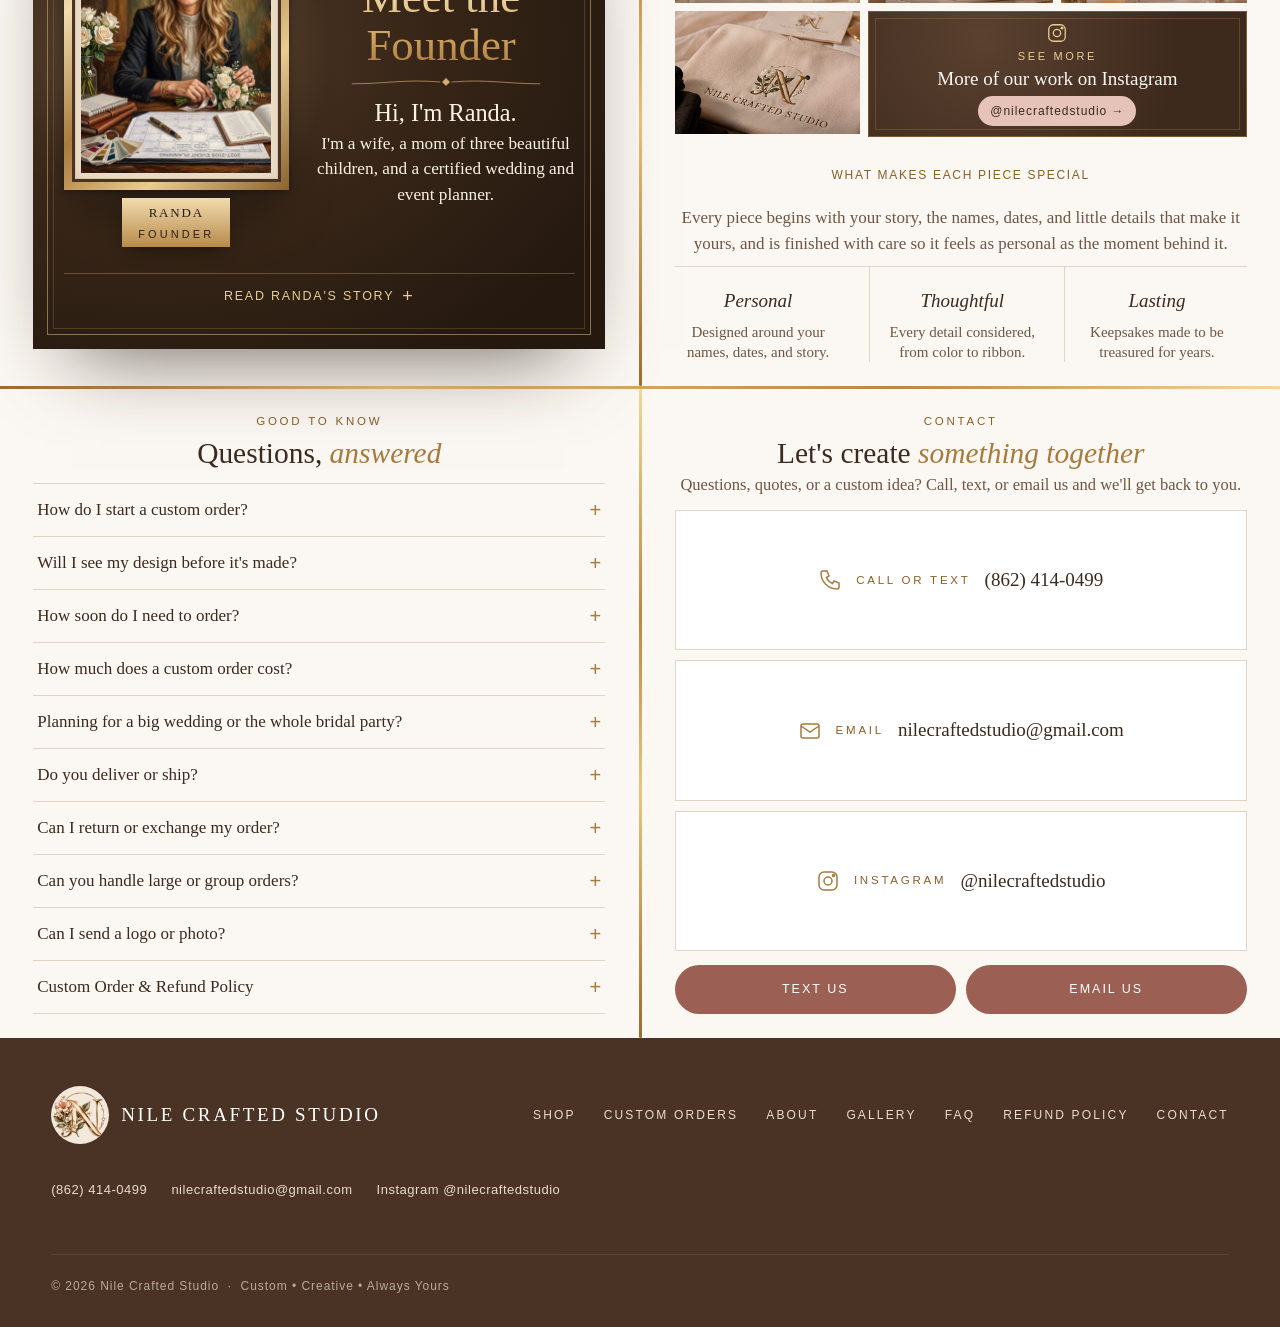
==== commit 54c00c24: "Restore the N logo on the homepage (new logo image files kept, unused)" ====
--- a/index.html
+++ b/index.html
@@ -10,10 +10,10 @@
   <meta name="description" content="Nile Crafted Studio: personalized apparel, gifts, keepsakes, event pieces and business orders. Made with heart, designed for your story. Bridal and bridal party gifts too. Local delivery on Staten Island, shipping across the US and internationally.">
   <meta property="og:title" content="Nile Crafted Studio">
   <meta property="og:description" content="Custom gifts, apparel, bridal party gifts and keepsakes for life's most special moments. Shipping across the US and internationally.">
-  <meta property="og:image" content="https://www.nilecraftedstudio.com/og-main.jpg">
+  <meta property="og:image" content="https://www.nilecraftedstudio.com/logo.jpg">
   <meta property="og:image:width" content="1200">
-  <meta property="og:image:height" content="630">
-  <meta property="og:image:alt" content="Nile Crafted Studio logo: gold wordmark on a lapis Nile boat with a gold lotus">
+  <meta property="og:image:height" content="800">
+  <meta property="og:image:alt" content="Nile Crafted Studio gold N monogram with pink flowers">
   <meta property="og:url" content="https://www.nilecraftedstudio.com/">
   <meta property="og:type" content="website">
   <meta property="og:site_name" content="Nile Crafted Studio">
@@ -21,8 +21,8 @@
   <link rel="canonical" href="https://www.nilecraftedstudio.com/">
   <script type="application/ld+json">{"@context":"https://schema.org","@type":"LocalBusiness","name":"Nile Crafted Studio","url":"https://www.nilecraftedstudio.com/","logo":"https://www.nilecraftedstudio.com/logo.jpg","image":"https://www.nilecraftedstudio.com/logo.jpg","telephone":"+1-862-414-0499","email":"nilecraftedstudio@gmail.com","founder":{"@type":"Person","name":"Randa"},"areaServed":["Staten Island, NY","United States","Worldwide"],"sameAs":["https://www.instagram.com/nilecraftedstudio/"]}</script>
   <meta name="theme-color" content="#f7f0e8">
-  <link rel="icon" type="image/png" href="/favicon-lotus.png">
-  <link rel="apple-touch-icon" href="/apple-touch-lotus.png">
+  <link rel="icon" type="image/png" href="/favicon.png">
+  <link rel="apple-touch-icon" href="/apple-touch-icon.png">
   <link rel="preconnect" href="https://fonts.googleapis.com">
   <link rel="preconnect" href="https://fonts.gstatic.com" crossorigin>
   <link href="https://fonts.googleapis.com/css2?family=Cinzel:wght@600;700&family=Cormorant+Garamond:ital,wght@0,400;0,500;0,600;1,400;1,500&family=Jost:wght@300;400;500&family=Pinyon+Script&display=swap" rel="stylesheet">
@@ -455,7 +455,6 @@
   </style>
   <link rel="stylesheet" href="golden.css?v=20261106">
   <link rel="stylesheet" href="nile-polish.css?v=20261108">
-<style id="ncs-main-logo">.gl-crest-logo img.ncs-main{width:auto;height:clamp(84px,8vw,108px);max-width:none}@media (min-width:1700px){.gl-crest-logo img.ncs-main{width:auto;height:120px}}@media (min-width:2200px){.gl-crest-logo img.ncs-main{width:auto;height:140px}}@media (max-width:699px){.gl-crest-logo img.ncs-main{width:min(250px,70vw);height:auto}}@media (max-width:560px) and (max-height:790px){.gl-crest-logo img.ncs-main{width:min(220px,64vw);height:auto}}@media (max-height:500px){.gl-crest-logo img.ncs-main{width:auto;height:56px}}</style>
 </head>
 <body data-layout="c">
   <a class="skip" href="#main">Skip to content</a>
@@ -468,7 +467,7 @@
   <header id="top">
     <div class="wrap nav">
       <a class="brand" href="#top" aria-label="Nile Crafted Studio home">
-        <img src="mark-lotus.webp" alt="" width="58" height="58">
+        <img src="mark.png" alt="" width="58" height="58">
         <span>Nile Crafted Studio</span>
       </a>
 
@@ -508,7 +507,7 @@
 
 <div class="gl-crest">
   <h1 class="gl-crest-l">Made with Heart</h1>
-  <a class="gl-crest-logo" href="#top" aria-label="Nile Crafted Studio home"><img class="ncs-main" src="logo-main.webp" alt="Nile Crafted Studio" width="960" height="274"></a>
+  <a class="gl-crest-logo" href="#top" aria-label="Nile Crafted Studio home"><img src="mark.png" alt="" width="192" height="192"></a>
   <p class="gl-crest-r gl-crest-h"><em>Designed for Your Story</em></p>
 </div>
 <div id="glFeatTop"><section class="features" aria-label="Why shop with us">
@@ -531,7 +530,7 @@
         </li>
       </ul>
     </section></div>
-<div class="gl-medal" aria-hidden="true"><img src="mark-lotus.webp" alt="" width="72" height="72"></div>
+<div class="gl-medal" aria-hidden="true"><img src="mark.png" alt="" width="72" height="72"></div>
 <nav class="gl-quicklinks" aria-label="Shop collections">
   <a href="#custom-orders" data-quote data-category="Bridal &amp; Bridal Party Gifts" data-occasion="Wedding">Bridal</a>
   <a href="#apparel">Apparel</a>
@@ -811,7 +810,7 @@
     <div class="gl-head gl-head-s"><p class="eyebrow">Gallery</p><h3>Crafted <em>with care</em></h3></div>
     <div class="gallery-grid">
           <a class="tale-link" href="storybook.html" aria-label="Open Crafted Tales, Randa's storybook of her work">
-            <span class="tale-book" aria-hidden="true"><img src="mark-lotus.webp" alt="" width="40" height="40" loading="lazy"></span>
+            <span class="tale-book" aria-hidden="true"><img src="mark.png" alt="" width="40" height="40" loading="lazy"></span>
             <span class="tale-text"><span class="eyebrow">New &middot; The storybook</span><strong>Crafted Tales</strong><span class="tale-sub">Turn the pages of Randa&rsquo;s work</span></span>
             <span class="tale-go">Open the book &rarr;</span>
           </a>
@@ -832,7 +831,7 @@
 
   <footer>
     <div class="wrap foot">
-      <a class="brand" href="#top"><img src="mark-lotus.webp" alt="" width="46" height="46"><span>Nile Crafted Studio</span></a>
+      <a class="brand" href="#top"><img src="mark.png" alt="" width="46" height="46"><span>Nile Crafted Studio</span></a>
       <nav aria-label="Footer">
         <a href="#shop">Shop</a><a href="#custom-orders">Custom Orders</a><a href="#about">About</a><a href="#gallery">Gallery</a><a href="#faq">FAQ</a><a href="#policy">Refund Policy</a><a href="#contact">Contact</a>
       </nav>
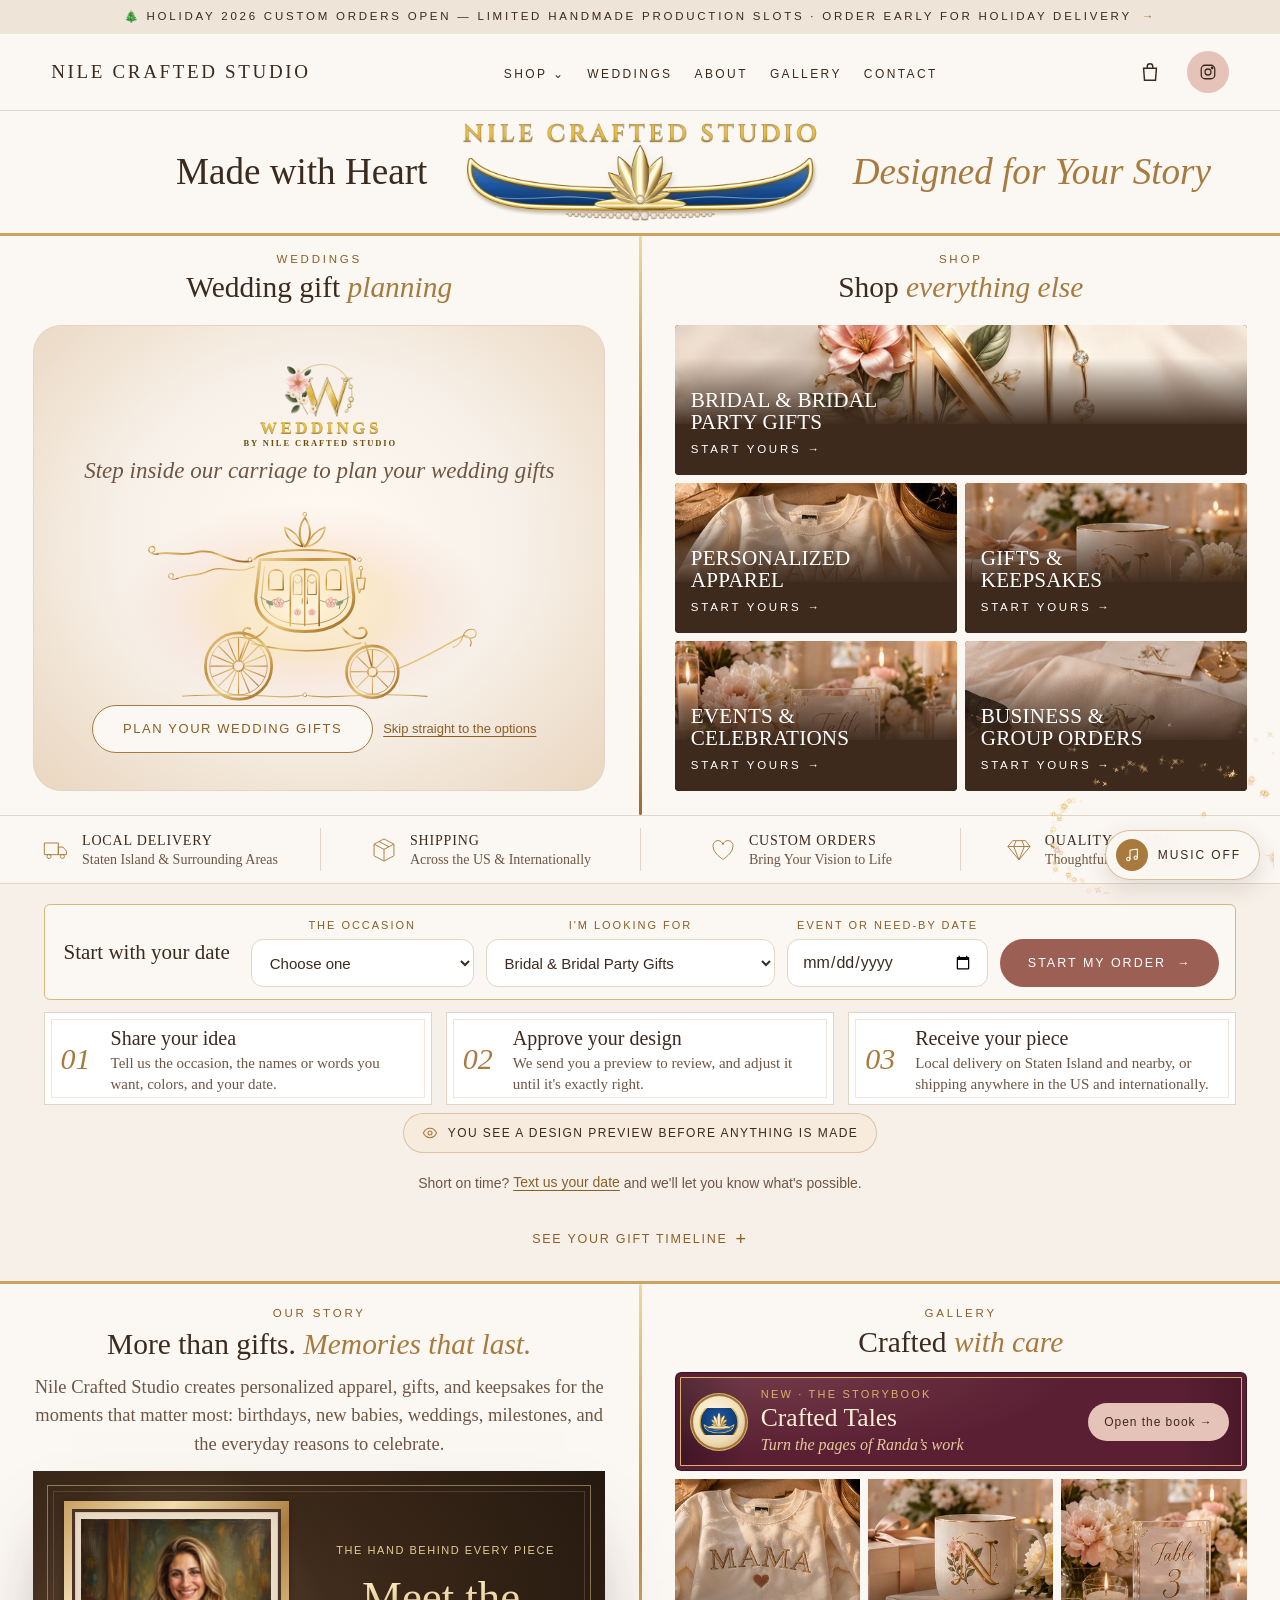
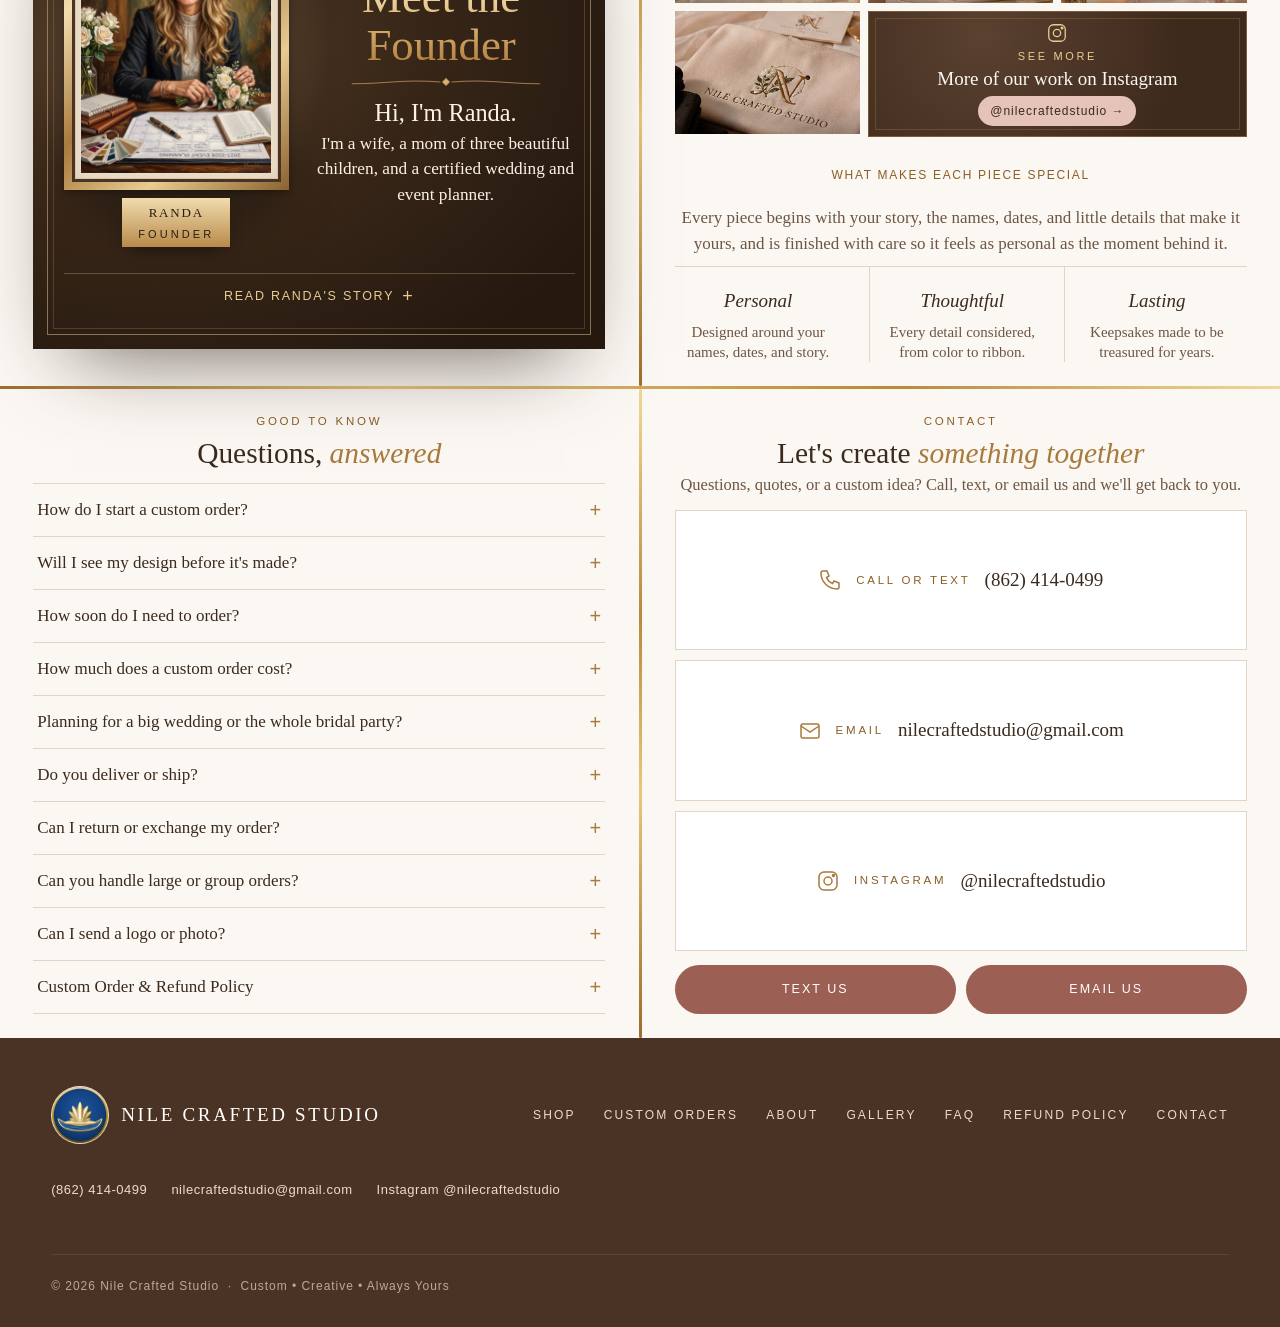
==== commit 9679a0a2: "Use the new main logo and add the Weddings (W) crest above the carriage" ====
--- a/index.html
+++ b/index.html
@@ -10,10 +10,10 @@
   <meta name="description" content="Nile Crafted Studio: personalized apparel, gifts, keepsakes, event pieces and business orders. Made with heart, designed for your story. Bridal and bridal party gifts too. Local delivery on Staten Island, shipping across the US and internationally.">
   <meta property="og:title" content="Nile Crafted Studio">
   <meta property="og:description" content="Custom gifts, apparel, bridal party gifts and keepsakes for life's most special moments. Shipping across the US and internationally.">
-  <meta property="og:image" content="https://www.nilecraftedstudio.com/logo.jpg">
+  <meta property="og:image" content="https://www.nilecraftedstudio.com/og-main.jpg">
   <meta property="og:image:width" content="1200">
-  <meta property="og:image:height" content="800">
-  <meta property="og:image:alt" content="Nile Crafted Studio gold N monogram with pink flowers">
+  <meta property="og:image:height" content="630">
+  <meta property="og:image:alt" content="Nile Crafted Studio logo: gold wordmark on a lapis Nile boat with a gold lotus">
   <meta property="og:url" content="https://www.nilecraftedstudio.com/">
   <meta property="og:type" content="website">
   <meta property="og:site_name" content="Nile Crafted Studio">
@@ -21,8 +21,8 @@
   <link rel="canonical" href="https://www.nilecraftedstudio.com/">
   <script type="application/ld+json">{"@context":"https://schema.org","@type":"LocalBusiness","name":"Nile Crafted Studio","url":"https://www.nilecraftedstudio.com/","logo":"https://www.nilecraftedstudio.com/logo.jpg","image":"https://www.nilecraftedstudio.com/logo.jpg","telephone":"+1-862-414-0499","email":"nilecraftedstudio@gmail.com","founder":{"@type":"Person","name":"Randa"},"areaServed":["Staten Island, NY","United States","Worldwide"],"sameAs":["https://www.instagram.com/nilecraftedstudio/"]}</script>
   <meta name="theme-color" content="#f7f0e8">
-  <link rel="icon" type="image/png" href="/favicon.png">
-  <link rel="apple-touch-icon" href="/apple-touch-icon.png">
+  <link rel="icon" type="image/png" href="/favicon-lotus.png">
+  <link rel="apple-touch-icon" href="/apple-touch-lotus.png">
   <link rel="preconnect" href="https://fonts.googleapis.com">
   <link rel="preconnect" href="https://fonts.gstatic.com" crossorigin>
   <link href="https://fonts.googleapis.com/css2?family=Cinzel:wght@600;700&family=Cormorant+Garamond:ital,wght@0,400;0,500;0,600;1,400;1,500&family=Jost:wght@300;400;500&family=Pinyon+Script&display=swap" rel="stylesheet">
@@ -455,6 +455,7 @@
   </style>
   <link rel="stylesheet" href="golden.css?v=20261106">
   <link rel="stylesheet" href="nile-polish.css?v=20261108">
+<style id="ncs-main-logo">.gl-crest-logo img.ncs-main{width:auto;height:clamp(84px,8vw,108px);max-width:none}@media (min-width:1700px){.gl-crest-logo img.ncs-main{width:auto;height:120px}}@media (min-width:2200px){.gl-crest-logo img.ncs-main{width:auto;height:140px}}@media (max-width:699px){.gl-crest-logo img.ncs-main{width:min(250px,70vw);height:auto}}@media (max-width:560px) and (max-height:790px){.gl-crest-logo img.ncs-main{width:min(220px,64vw);height:auto}}@media (max-height:500px){.gl-crest-logo img.ncs-main{width:auto;height:56px}}.ncs-wed-crest{display:flex;flex-direction:column;align-items:center;gap:0;margin:0 0 4px}.ncs-wed-crest img{width:70px;height:auto;display:block}.ncs-wed-crest b{font-family:Cinzel,"Cormorant Garamond",Georgia,serif;font-weight:600;font-size:17px;line-height:1.15;letter-spacing:.2em;margin-right:-.2em;text-transform:uppercase;color:#c9992a;background:linear-gradient(180deg,#ddb037 0%,#e9c14c 35%,#e2b740 70%,#bb8d1e 100%);-webkit-background-clip:text;background-clip:text;-webkit-text-fill-color:transparent;filter:drop-shadow(0 1px 0 rgba(93,63,9,.6))}.ncs-wed-crest span{font-family:Cinzel,"Cormorant Garamond",Georgia,serif;font-weight:600;font-size:8.5px;line-height:1.5;letter-spacing:.22em;margin-right:-.22em;text-transform:uppercase;color:#6b4a0c}.gl-first .wc-s1 .wc-cbtn{width:min(100%,calc((var(--gl-stage) - 250px)*1.733))}@media (max-width:699px){.ncs-wed-crest img{width:60px}.ncs-wed-crest b{font-size:15px}.ncs-wed-crest span{font-size:8px}.gl-first .wc-s1 .wc-cbtn{width:min(100%,calc((var(--gl-stage) - 196px)*1.733))}}</style>
 </head>
 <body data-layout="c">
   <a class="skip" href="#main">Skip to content</a>
@@ -467,7 +468,7 @@
   <header id="top">
     <div class="wrap nav">
       <a class="brand" href="#top" aria-label="Nile Crafted Studio home">
-        <img src="mark.png" alt="" width="58" height="58">
+        <img src="mark-lotus.webp" alt="" width="58" height="58">
         <span>Nile Crafted Studio</span>
       </a>
 
@@ -507,7 +508,7 @@
 
 <div class="gl-crest">
   <h1 class="gl-crest-l">Made with Heart</h1>
-  <a class="gl-crest-logo" href="#top" aria-label="Nile Crafted Studio home"><img src="mark.png" alt="" width="192" height="192"></a>
+  <a class="gl-crest-logo" href="#top" aria-label="Nile Crafted Studio home"><img class="ncs-main" src="logo-main.webp" alt="Nile Crafted Studio" width="960" height="274"></a>
   <p class="gl-crest-r gl-crest-h"><em>Designed for Your Story</em></p>
 </div>
 <div id="glFeatTop"><section class="features" aria-label="Why shop with us">
@@ -530,7 +531,7 @@
         </li>
       </ul>
     </section></div>
-<div class="gl-medal" aria-hidden="true"><img src="mark.png" alt="" width="72" height="72"></div>
+<div class="gl-medal" aria-hidden="true"><img src="mark-lotus.webp" alt="" width="72" height="72"></div>
 <nav class="gl-quicklinks" aria-label="Shop collections">
   <a href="#custom-orders" data-quote data-category="Bridal &amp; Bridal Party Gifts" data-occasion="Wedding">Bridal</a>
   <a href="#apparel">Apparel</a>
@@ -686,7 +687,7 @@
     <div id="glBridalSlot" class="gl-cats-one"></div>
     <div class="wc-stage" id="wcStage">
           <div class="wc-s1">
-            <p class="wc-lead wc-fade">Step inside our carriage to plan your wedding gifts</p>
+            <div class="ncs-wed-crest wc-fade" aria-hidden="true"><img src="mark-weddings.webp" alt="" width="360" height="276" loading="lazy"><b>Weddings</b><span>by Nile Crafted Studio</span></div><p class="wc-lead wc-fade">Step inside our carriage to plan your wedding gifts</p>
             <button type="button" class="wc-cbtn" data-wc-open aria-label="Open the carriage doors to plan your wedding gifts"><svg class="wc-cimg" viewBox="80 0 520 300" aria-hidden="true"><defs>
 <linearGradient id="ncg" x1="0" y1="0" x2="1" y2="1"><stop offset="0" stop-color="#f1d898"></stop><stop offset=".3" stop-color="#c3913f"></stop><stop offset=".55" stop-color="#e8c77b"></stop><stop offset=".8" stop-color="#b9873a"></stop><stop offset="1" stop-color="#8f6227"></stop></linearGradient>
 <radialGradient id="ncpk" cx=".5" cy=".45" r=".6"><stop offset="0" stop-color="#fdeee8"></stop><stop offset=".7" stop-color="#efbfb2"></stop><stop offset="1" stop-color="#d0907f"></stop></radialGradient>
@@ -810,7 +811,7 @@
     <div class="gl-head gl-head-s"><p class="eyebrow">Gallery</p><h3>Crafted <em>with care</em></h3></div>
     <div class="gallery-grid">
           <a class="tale-link" href="storybook.html" aria-label="Open Crafted Tales, Randa's storybook of her work">
-            <span class="tale-book" aria-hidden="true"><img src="mark.png" alt="" width="40" height="40" loading="lazy"></span>
+            <span class="tale-book" aria-hidden="true"><img src="mark-lotus.webp" alt="" width="40" height="40" loading="lazy"></span>
             <span class="tale-text"><span class="eyebrow">New &middot; The storybook</span><strong>Crafted Tales</strong><span class="tale-sub">Turn the pages of Randa&rsquo;s work</span></span>
             <span class="tale-go">Open the book &rarr;</span>
           </a>
@@ -831,7 +832,7 @@
 
   <footer>
     <div class="wrap foot">
-      <a class="brand" href="#top"><img src="mark.png" alt="" width="46" height="46"><span>Nile Crafted Studio</span></a>
+      <a class="brand" href="#top"><img src="mark-lotus.webp" alt="" width="46" height="46"><span>Nile Crafted Studio</span></a>
       <nav aria-label="Footer">
         <a href="#shop">Shop</a><a href="#custom-orders">Custom Orders</a><a href="#about">About</a><a href="#gallery">Gallery</a><a href="#faq">FAQ</a><a href="#policy">Refund Policy</a><a href="#contact">Contact</a>
       </nav>
